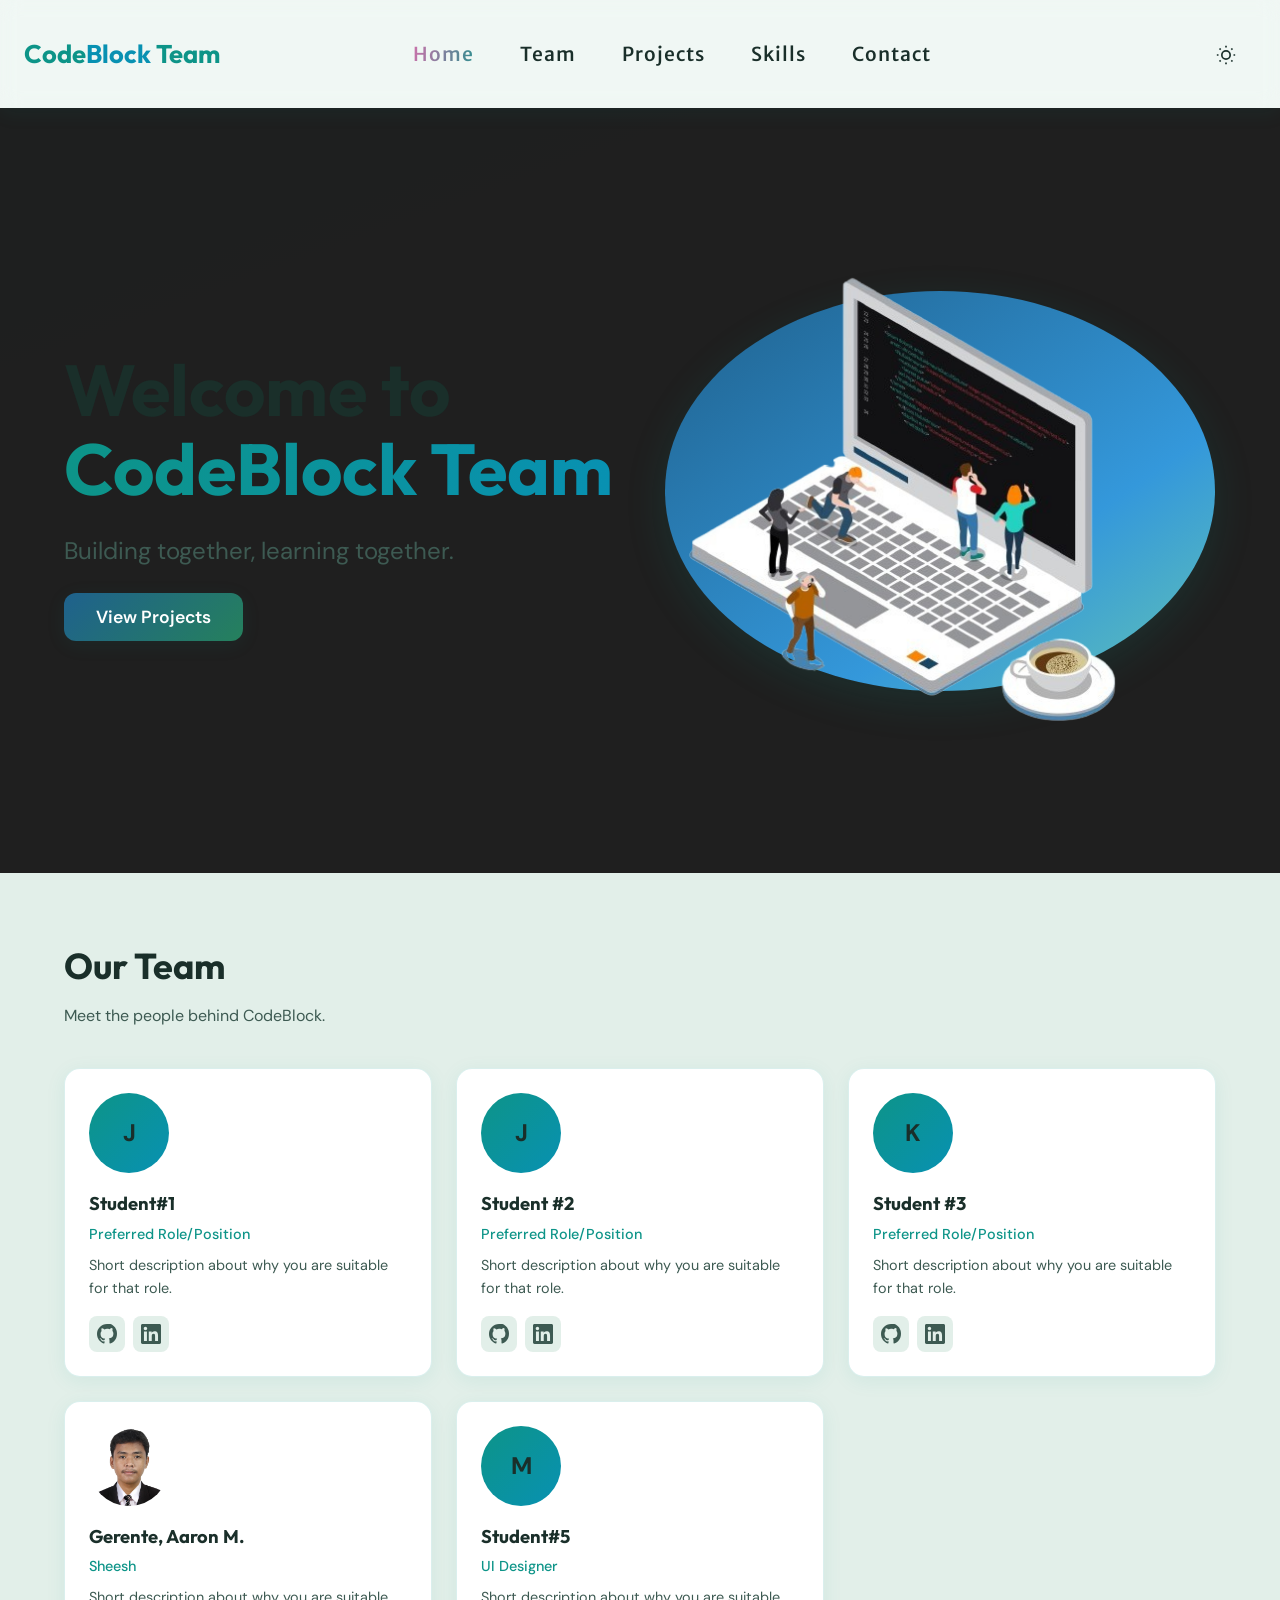
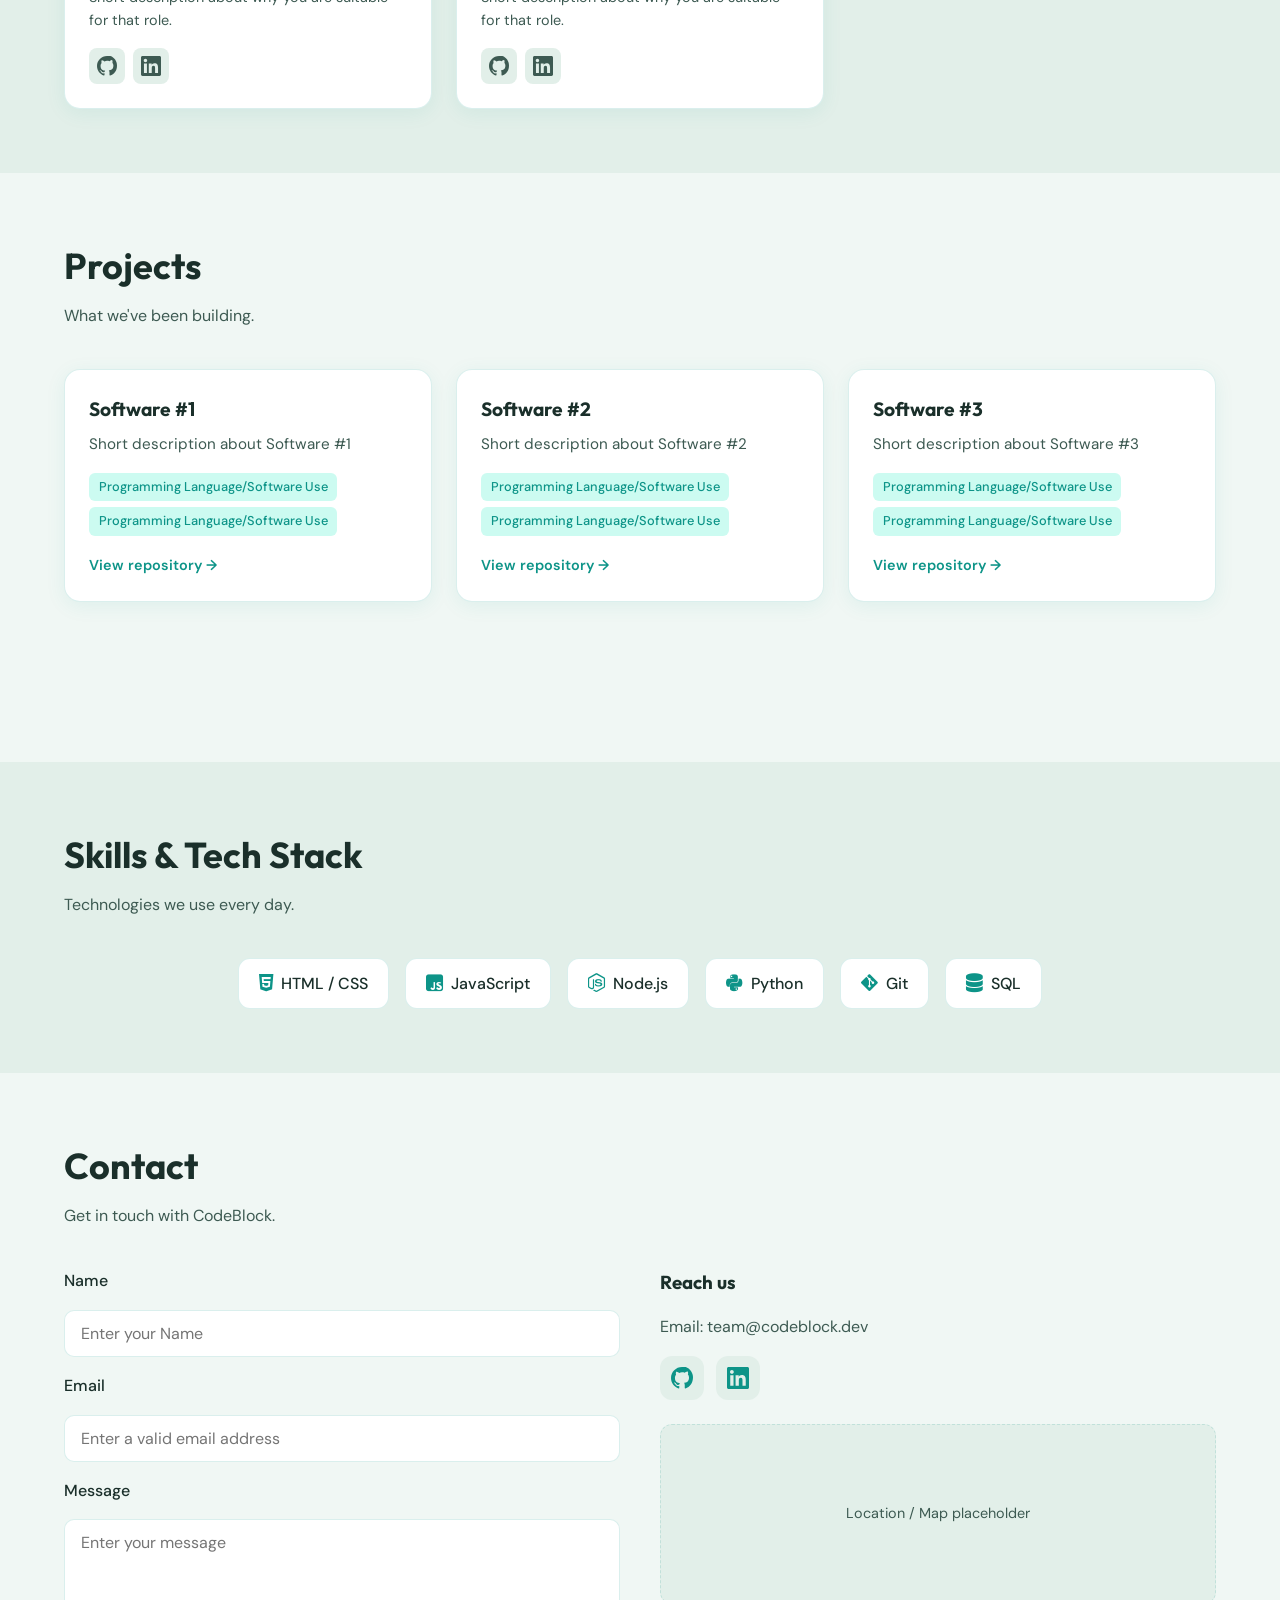
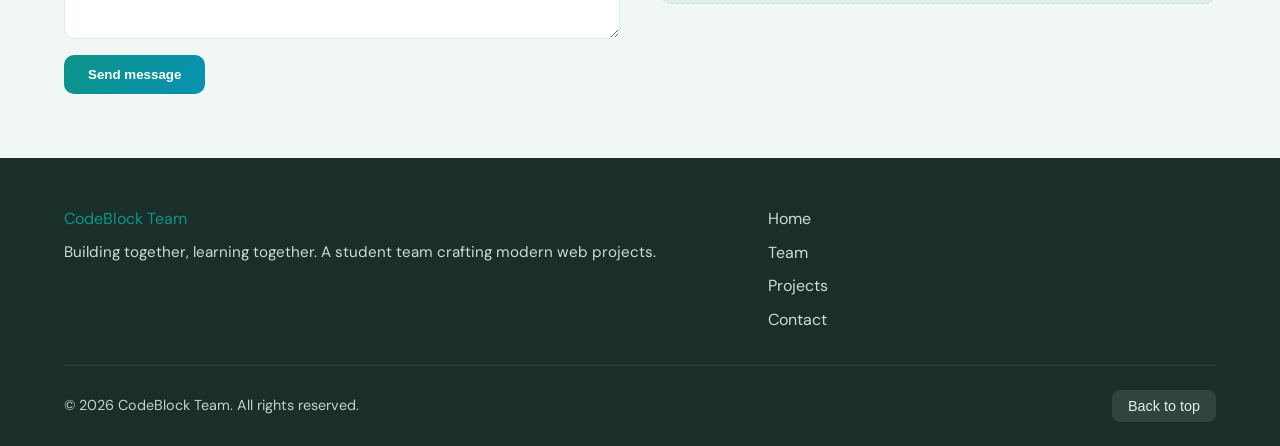
==== index.html @ ed737c42 "Merge pull request #15 from emerald-janah-dev/main Pahila po" ====
<!DOCTYPE html>
<html lang="en">
<head>
    <meta charset="UTF-8">
    <meta name="viewport" content="width=device-width, initial-scale=1.0">
    <link rel="icon" type="image/svg+xml" href="https://www.svgrepo.com/show/527629/box-minimalistic.svg">
    <title>CodeBlock Team | Student Portfolio</title>
    <link rel="preconnect" href="https://fonts.googleapis.com">
    <link rel="preconnect" href="https://fonts.gstatic.com" crossorigin>
    <link href="https://fonts.googleapis.com/css2?family=DM+Sans:ital,opsz,wght@0,9..40,400;0,9..40,500;0,9..40,600;0,9..40,700;1,9..40,400&family=Outfit:wght@400;500;600;700&display=swap" rel="stylesheet">
    <link rel="stylesheet" href="https://cdnjs.cloudflare.com/ajax/libs/font-awesome/6.4.0/css/all.min.css">
    <link rel="stylesheet" href="style.css?v=1.1">
</head>
<body>
    <header>
        <div class="header-inner">
            <a href="#home" class="logo">Code<span>Block</span> Team</a>
            <div class="container">
                <nav>
                    <a href="#home">Home</a>
                    <a href="#team">Team</a>
                    <a href="#projects">Projects</a>
                    <a href="#skills">Skills</a>
                    <a href="#contact">Contact</a>
                </nav>
            </div>
            <div class="header-actions">
                <button type="button" class="theme-toggle desktop-toggle" id="themeToggle" aria-label="Toggle theme">
                    <svg id="iconSun" width="20" height="20" viewBox="0 0 24 24" fill="none" stroke="currentColor" stroke-width="2"><circle cx="12" cy="12" r="5"/><path d="M12 1v2M12 21v2M4.22 4.22l1.42 1.42M18.36 18.36l1.42 1.42M1 12h2M21 12h2M4.22 19.78l1.42-1.42M18.36 5.64l1.42-1.42"/></svg>
                    <svg id="iconMoon" width="20" height="20" viewBox="0 0 24 24" fill="none" stroke="currentColor" stroke-width="2" style="display:none"><path d="M21 12.79A9 9 0 1 1 11.21 3 7 7 0 0 0 21 12.79z"/></svg>
                </button>
                <button type="button" class="mobile-menu-toggle" id="mobileMenuToggle" aria-label="Toggle mobile menu">
                    <svg width="24" height="24" viewBox="0 0 24 24" fill="none" stroke="currentColor" stroke-width="2">
                        <line x1="3" y1="6" x2="21" y2="6"></line>
                        <line x1="3" y1="12" x2="21" y2="12"></line>
                        <line x1="3" y1="18" x2="21" y2="18"></line>
                    </svg>
                </button>
            </div>
        </div>
    </header>

    <!-- Mobile Menu -->
    <div class="mobile-menu" id="mobileMenu">
        <nav class="mobile-nav">
            <a href="#home" class="mobile-nav-link">Home</a>
            <a href="#team" class="mobile-nav-link">Team</a>
            <a href="#projects" class="mobile-nav-link">Projects</a>
            <a href="#skills" class="mobile-nav-link">Skills</a>
            <a href="#contact" class="mobile-nav-link">Contact</a>
        </nav>
        <div class="mobile-theme-section">
            <button type="button" class="theme-toggle mobile-theme-btn" id="mobileThemeToggle" aria-label="Toggle theme">
                <svg class="mobile-icon-sun" width="20" height="20" viewBox="0 0 24 24" fill="none" stroke="currentColor" stroke-width="2"><circle cx="12" cy="12" r="5"/><path d="M12 1v2M12 21v2M4.22 4.22l1.42 1.42M18.36 18.36l1.42 1.42M1 12h2M21 12h2M4.22 19.78l1.42-1.42M18.36 5.64l1.42-1.42"/></svg>
                <svg class="mobile-icon-moon" width="20" height="20" viewBox="0 0 24 24" fill="none" stroke="currentColor" stroke-width="2" style="display:none"><path d="M21 12.79A9 9 0 1 1 11.21 3 7 7 0 0 0 21 12.79z"/></svg>
            </button>
        </div>
    </div>

    <main>
        <section id="home">
            <div class="container">
                <div class="hero-content">
                    <div class="hero-text reveal-on-scroll">
                        <h1>Welcome to <span class="highlight">CodeBlock Team</span></h1>
                        <p class="tagline">Building together, learning together.</p>
                        <a href="#projects" class="btn-cta">View Projects</a>
                    </div>
                    <div class="morphing-oval reveal-on-scroll">
                        <div class="oval-shape"></div>
                        <img src="img\homePageIcon.png" alt="Overlay Image" class="oval-overlay">
                    </div>
                </div>
            </div>
        </section>

        <section id="team">
            <div class="container">
                <h2 class="reveal-on-scroll">Our Team</h2>
                <p class="section-tagline reveal-on-scroll">Meet the people behind CodeBlock.</p>
                <div class="team-grid">
                    
                        <article data-target="#Student1" class="member-card reveal-on-scroll" data-accent-light="#725CAD" data-blue-light="#AE75DA" data-bg-light="#FBF8FF" data-text-light="#6E026F" data-photo-light="#57595B" data-accent-dark="#AE75DA" data-blue-dark="#725CAD" data-bg-dark="#412B6B" data-text-dark="#FDCFFA" data-photo-dark="#ffffff">
                        <div class="member-photo">J</div>
                        <h3>Student#1</h3>
                        <p class="member-role">Preferred Role/Position</p>
                        <p class="member-bio">Short description about why you are suitable for that role.</p>
                        <div class="member-links">
                            <a href="#" aria-label="GitHub"><svg class="social-icon" xmlns="http://www.w3.org/2000/svg" width="20" height="20" viewBox="0 0 24 24" fill="currentColor" aria-hidden="true"><path d="M12 0C5.37 0 0 5.37 0 12c0 5.31 3.435 9.795 8.205 11.385.6.105.825-.255.825-.57 0-.285-.015-1.04-.015-2.04-3.33.724-4.035-1.61-4.035-1.61C4.42 18.07 3.63 17.7 3.63 17.7c-1.086-.744.084-.729.084-.729 1.205.084 1.838 1.236 1.838 1.236 1.07 1.835 2.807 1.305 3.495.998.108-.776.417-1.305.76-1.605-2.665-.305-5.526-1.22-5.526-5.981 0-1.311.469-2.381 1.235-3.221-.124-.303-.535-1.524.117-3.176 0 0 1.008-.322 3.301 1.23A11.509 11.509 0 0112 5.803c1.02.005 2.047.138 3.006.404 2.29-1.552 3.297-1.23 3.297-1.23.653 1.653.242 2.874.118 3.176.77.84 1.235 1.911 1.235 3.221 0 4.661-2.804 5.675-5.479 5.921.43.372.823 1.102.823 2.222v3.293c0 .319.192.694.801.576C20.566 22.092 24 17.592 24 11.297c0-6.627-5.373-12-12-12z"/></svg></a>
                            <a href="#" aria-label="LinkedIn"><svg class="social-icon" xmlns="http://www.w3.org/2000/svg" width="20" height="20" viewBox="0 0 24 24" fill="currentColor" aria-hidden="true"><path d="M20.447 20.452h-3.554v-5.569c0-1.328-.027-3.037-1.852-3.037-1.853 0-2.136 1.445-2.136 2.939v5.667H9.351V9h3.414v1.561h.046c.477-.9 1.637-1.85 3.37-1.85 3.601 0 4.267 2.37 4.267 5.455v6.286zM5.337 7.433c-1.144 0-2.063-.926-2.063-2.065 0-1.138.92-2.063 2.063-2.063 1.14 0 2.064.925 2.064 2.063 0 1.139-.925 2.065-2.064 2.065zm1.782 13.019H3.555V9h3.564v11.452zM22.225 0H1.771C.792 0 0 .774 0 1.729v20.542C0 23.227.792 24 1.771 24h20.451C23.2 24 24 23.227 24 22.271V1.729C24 .774 23.2 0 22.222 0h.003z"/></svg></a>
                        </div>
                    </article>
                    
                        <article data-target="#Student2" class="member-card reveal-on-scroll" data-accent-light="#7F8487" data-blue-light="#73777B" data-bg-light="#FAFAFA" data-text-light="#57595B" data-photo-light="#57595B" data-accent-dark="#ffffff" data-blue-dark="#BFC9D1" data-bg-dark="#393E46" data-text-dark="#7A7A73" data-photo-dark="#ffffff">
                        <div class="member-photo">J</div>
                        <h3>Student #2</h3>                        
                        <p class="member-role">Preferred Role/Position</p>                        
                        <p class="member-bio">Short description about why you are suitable for that role.</p>
                        <div class="member-links">
                            <a href="#" aria-label="GitHub"><svg class="social-icon" xmlns="http://www.w3.org/2000/svg" width="20" height="20" viewBox="0 0 24 24" fill="currentColor" aria-hidden="true"><path d="M12 0C5.37 0 0 5.37 0 12c0 5.31 3.435 9.795 8.205 11.385.6.105.825-.255.825-.57 0-.285-.015-1.04-.015-2.04-3.33.724-4.035-1.61-4.035-1.61C4.42 18.07 3.63 17.7 3.63 17.7c-1.086-.744.084-.729.084-.729 1.205.084 1.838 1.236 1.838 1.236 1.07 1.835 2.807 1.305 3.495.998.108-.776.417-1.305.76-1.605-2.665-.305-5.526-1.22-5.526-5.981 0-1.311.469-2.381 1.235-3.221-.124-.303-.535-1.524.117-3.176 0 0 1.008-.322 3.301 1.23A11.509 11.509 0 0112 5.803c1.02.005 2.047.138 3.006.404 2.29-1.552 3.297-1.23 3.297-1.23.653 1.653.242 2.874.118 3.176.77.84 1.235 1.911 1.235 3.221 0 4.661-2.804 5.675-5.479 5.921.43.372.823 1.102.823 2.222v3.293c0 .319.192.694.801.576C20.566 22.092 24 17.592 24 11.297c0-6.627-5.373-12-12-12z"/></svg></a>
                            <a href="#" aria-label="LinkedIn"><svg class="social-icon" xmlns="http://www.w3.org/2000/svg" width="20" height="20" viewBox="0 0 24 24" fill="currentColor" aria-hidden="true"><path d="M20.447 20.452h-3.554v-5.569c0-1.328-.027-3.037-1.852-3.037-1.853 0-2.136 1.445-2.136 2.939v5.667H9.351V9h3.414v1.561h.046c.477-.9 1.637-1.85 3.37-1.85 3.601 0 4.267 2.37 4.267 5.455v6.286zM5.337 7.433c-1.144 0-2.063-.926-2.063-2.065 0-1.138.92-2.063 2.063-2.063 1.14 0 2.064.925 2.064 2.063 0 1.139-.925 2.065-2.064 2.065zm1.782 13.019H3.555V9h3.564v11.452zM22.225 0H1.771C.792 0 0 .774 0 1.729v20.542C0 23.227.792 24 1.771 24h20.451C23.2 24 24 23.227 24 22.271V1.729C24 .774 23.2 0 22.222 0h.003z"/></svg></a>
                        </div>
                    </article>
                    
                        <article data-target="#Student3" class="member-card reveal-on-scroll" data-accent-light="#10b981" data-blue-light="#34d399" data-bg-light="#f0fff4" data-text-light="#31694E" data-accent-dark="#A8BBA3" data-blue-dark="#059669" data-bg-dark="#042617" data-text-dark="#E2E8CE">
                        <div class="member-photo">K</div>
                        <h3>Student #3</h3>                        
                        <p class="member-role">Preferred Role/Position</p>                        
                        <p class="member-bio">Short description about why you are suitable for that role.</p>
                        <div class="member-links">
                            <a href="#" aria-label="GitHub"><svg class="social-icon" xmlns="http://www.w3.org/2000/svg" width="20" height="20" viewBox="0 0 24 24" fill="currentColor" aria-hidden="true"><path d="M12 0C5.37 0 0 5.37 0 12c0 5.31 3.435 9.795 8.205 11.385.6.105.825-.255.825-.57 0-.285-.015-1.04-.015-2.04-3.33.724-4.035-1.61-4.035-1.61C4.42 18.07 3.63 17.7 3.63 17.7c-1.086-.744.084-.729.084-.729 1.205.084 1.838 1.236 1.838 1.236 1.07 1.835 2.807 1.305 3.495.998.108-.776.417-1.305.76-1.605-2.665-.305-5.526-1.22-5.526-5.981 0-1.311.469-2.381 1.235-3.221-.124-.303-.535-1.524.117-3.176 0 0 1.008-.322 3.301 1.23A11.509 11.509 0 0112 5.803c1.02.005 2.047.138 3.006.404 2.29-1.552 3.297-1.23 3.297-1.23.653 1.653.242 2.874.118 3.176.77.84 1.235 1.911 1.235 3.221 0 4.661-2.804 5.675-5.479 5.921.43.372.823 1.102.823 2.222v3.293c0 .319.192.694.801.576C20.566 22.092 24 17.592 24 11.297c0-6.627-5.373-12-12-12z"/></svg></a>
                            <a href="#" aria-label="LinkedIn"><svg class="social-icon" xmlns="http://www.w3.org/2000/svg" width="20" height="20" viewBox="0 0 24 24" fill="currentColor" aria-hidden="true"><path d="M20.447 20.452h-3.554v-5.569c0-1.328-.027-3.037-1.852-3.037-1.853 0-2.136 1.445-2.136 2.939v5.667H9.351V9h3.414v1.561h.046c.477-.9 1.637-1.85 3.37-1.85 3.601 0 4.267 2.37 4.267 5.455v6.286zM5.337 7.433c-1.144 0-2.063-.926-2.063-2.065 0-1.138.92-2.063 2.063-2.063 1.14 0 2.064.925 2.064 2.063 0 1.139-.925 2.065-2.064 2.065zm1.782 13.019H3.555V9h3.564v11.452zM22.225 0H1.771C.792 0 0 .774 0 1.729v20.542C0 23.227.792 24 1.771 24h20.451C23.2 24 24 23.227 24 22.271V1.729C24 .774 23.2 0 22.222 0h.003z"/></svg></a>
                        </div>
                    </article>
                    
                        <article data-target="#Student4" class="member-card reveal-on-scroll" data-accent-light="#10b981" data-blue-light="#34d399" data-bg-light="#f0fff4" data-text-light="#31694E" data-accent-dark="#A8BBA3" data-blue-dark="#059669" data-bg-dark="#32612D" data-text-dark="#E2E8CE">
                        <div class="member-photo" style="background-image: url('img/aaron.JPG'); background-size: cover; background-position: center;"></div>
                        <h3>Gerente, Aaron M.</h3>                        
                        <p class="member-role">Sheesh</p>                        
                        <p class="member-bio">Short description about why you are suitable for that role.</p>
                        <div class="member-links">
                            <a href="https://github.com/seek-aaron" aria-label="GitHub"><svg class="social-icon" xmlns="http://www.w3.org/2000/svg" width="20" height="20" viewBox="0 0 24 24" fill="currentColor" aria-hidden="true"><path d="M12 0C5.37 0 0 5.37 0 12c0 5.31 3.435 9.795 8.205 11.385.6.105.825-.255.825-.57 0-.285-.015-1.04-.015-2.04-3.33.724-4.035-1.61-4.035-1.61C4.42 18.07 3.63 17.7 3.63 17.7c-1.086-.744.084-.729.084-.729 1.205.084 1.838 1.236 1.838 1.236 1.07 1.835 2.807 1.305 3.495.998.108-.776.417-1.305.76-1.605-2.665-.305-5.526-1.22-5.526-5.981 0-1.311.469-2.381 1.235-3.221-.124-.303-.535-1.524.117-3.176 0 0 1.008-.322 3.301 1.23A11.509 11.509 0 0112 5.803c1.02.005 2.047.138 3.006.404 2.29-1.552 3.297-1.23 3.297-1.23.653 1.653.242 2.874.118 3.176.77.84 1.235 1.911 1.235 3.221 0 4.661-2.804 5.675-5.479 5.921.43.372.823 1.102.823 2.222v3.293c0 .319.192.694.801.576C20.566 22.092 24 17.592 24 11.297c0-6.627-5.373-12-12-12z"/></svg></a>
                            <a href="#" aria-label="LinkedIn"><svg class="social-icon" xmlns="http://www.w3.org/2000/svg" width="20" height="20" viewBox="0 0 24 24" fill="currentColor" aria-hidden="true"><path d="M20.447 20.452h-3.554v-5.569c0-1.328-.027-3.037-1.852-3.037-1.853 0-2.136 1.445-2.136 2.939v5.667H9.351V9h3.414v1.561h.046c.477-.9 1.637-1.85 3.37-1.85 3.601 0 4.267 2.37 4.267 5.455v6.286zM5.337 7.433c-1.144 0-2.063-.926-2.063-2.065 0-1.138.92-2.063 2.063-2.063 1.14 0 2.064.925 2.064 2.063 0 1.139-.925 2.065-2.064 2.065zm1.782 13.019H3.555V9h3.564v11.452zM22.225 0H1.771C.792 0 0 .774 0 1.729v20.542C0 23.227.792 24 1.771 24h20.451C23.2 24 24 23.227 24 22.271V1.729C24 .774 23.2 0 22.222 0h.003z"/></svg></a>
                        </div>
                    </article>
                    
                        <article data-target="#Student5" class="member-card reveal-on-scroll" data-accent-light="#3b82f6" data-blue-light="#60a5fa" data-bg-light="#f0f8ff" data-text-light="#2D3C59" data-accent-dark="#BDE8F5" data-blue-dark="#088395" data-bg-dark="#071033" data-text-dark="#AEDEFC">
                        <div class="member-photo">M</div>
                        <h3>Student#5</h3>                        
                        <p class="member-role">UI Designer</p>                        
                        <p class="member-bio">Short description about why you are suitable for that role.</p>
                        <div class="member-links">
                            <a href="#" aria-label="GitHub"><svg class="social-icon" xmlns="http://www.w3.org/2000/svg" width="20" height="20" viewBox="0 0 24 24" fill="currentColor" aria-hidden="true"><path d="M12 0C5.37 0 0 5.37 0 12c0 5.31 3.435 9.795 8.205 11.385.6.105.825-.255.825-.57 0-.285-.015-1.04-.015-2.04-3.33.724-4.035-1.61-4.035-1.61C4.42 18.07 3.63 17.7 3.63 17.7c-1.086-.744.084-.729.084-.729 1.205.084 1.838 1.236 1.838 1.236 1.07 1.835 2.807 1.305 3.495.998.108-.776.417-1.305.76-1.605-2.665-.305-5.526-1.22-5.526-5.981 0-1.311.469-2.381 1.235-3.221-.124-.303-.535-1.524.117-3.176 0 0 1.008-.322 3.301 1.23A11.509 11.509 0 0112 5.803c1.02.005 2.047.138 3.006.404 2.29-1.552 3.297-1.23 3.297-1.23.653 1.653.242 2.874.118 3.176.77.84 1.235 1.911 1.235 3.221 0 4.661-2.804 5.675-5.479 5.921.43.372.823 1.102.823 2.222v3.293c0 .319.192.694.801.576C20.566 22.092 24 17.592 24 11.297c0-6.627-5.373-12-12-12z"/></svg></a>
                            <a href="#" aria-label="LinkedIn"><svg class="social-icon" xmlns="http://www.w3.org/2000/svg" width="20" height="20" viewBox="0 0 24 24" fill="currentColor" aria-hidden="true"><path d="M20.447 20.452h-3.554v-5.569c0-1.328-.027-3.037-1.852-3.037-1.853 0-2.136 1.445-2.136 2.939v5.667H9.351V9h3.414v1.561h.046c.477-.9 1.637-1.85 3.37-1.85 3.601 0 4.267 2.37 4.267 5.455v6.286zM5.337 7.433c-1.144 0-2.063-.926-2.063-2.065 0-1.138.92-2.063 2.063-2.063 1.14 0 2.064.925 2.064 2.063 0 1.139-.925 2.065-2.064 2.065zm1.782 13.019H3.555V9h3.564v11.452zM22.225 0H1.771C.792 0 0 .774 0 1.729v20.542C0 23.227.792 24 1.771 24h20.451C23.2 24 24 23.227 24 22.271V1.729C24 .774 23.2 0 22.222 0h.003z"/></svg></a>
                        </div>
                    </article>
                </div>
            </div>

            <!--Pop Up--> 
            
            <div class="popup" id="Student1">
                <div class="modal-dialog">
                    <div class="popup-header">
                        <div class="profile-name">
                        </div>
                        <button data-close-popup class="popup-close">&times;</button>
                    </div>

                    <div class="popup-content">
                        <div class="profile-card" align="center">
                            <div class="member-photo">J</div>
                            <h2>Student #1</h2>
                            <p class="member-role" style="font-size: 1.05rem;">Preferred Role/Position</p>                        
                            <p class="member-bio" style="font-size: 1.05rem;">Short description about why you are suitable for that role.</p>
                            <div class="profile-links">
                                <div>
                                    <a href="#" aria-label="GitHub"><svg class="social-icon" xmlns="http://www.w3.org/2000/svg" width="30" height="30" viewBox="0 0 24 24" fill="currentColor" aria-hidden="true"><path d="M12 0C5.37 0 0 5.37 0 12c0 5.31 3.435 9.795 8.205 11.385.6.105.825-.255.825-.57 0-.285-.015-1.04-.015-2.04-3.33.724-4.035-1.61-4.035-1.61C4.42 18.07 3.63 17.7 3.63 17.7c-1.086-.744.084-.729.084-.729 1.205.084 1.838 1.236 1.838 1.236 1.07 1.835 2.807 1.305 3.495.998.108-.776.417-1.305.76-1.605-2.665-.305-5.526-1.22-5.526-5.981 0-1.311.469-2.381 1.235-3.221-.124-.303-.535-1.524.117-3.176 0 0 1.008-.322 3.301 1.23A11.509 11.509 0 0112 5.803c1.02.005 2.047.138 3.006.404 2.29-1.552 3.297-1.23 3.297-1.23.653 1.653.242 2.874.118 3.176.77.84 1.235 1.911 1.235 3.221 0 4.661-2.804 5.675-5.479 5.921.43.372.823 1.102.823 2.222v3.293c0 .319.192.694.801.576C20.566 22.092 24 17.592 24 11.297c0-6.627-5.373-12-12-12z"/></svg></a>
                                </div>
                                <div>
                                    <a href="#" aria-label="LinkedIn"><svg class="social-icon" xmlns="http://www.w3.org/2000/svg" width="30" height="30" viewBox="0 0 24 24" fill="currentColor" aria-hidden="true"><path d="M20.447 20.452h-3.554v-5.569c0-1.328-.027-3.037-1.852-3.037-1.853 0-2.136 1.445-2.136 2.939v5.667H9.351V9h3.414v1.561h.046c.477-.9 1.637-1.85 3.37-1.85 3.601 0 4.267 2.37 4.267 5.455v6.286zM5.337 7.433c-1.144 0-2.063-.926-2.063-2.065 0-1.138.92-2.063 2.063-2.063 1.14 0 2.064.925 2.064 2.063 0 1.139-.925 2.065-2.064 2.065zm1.782 13.019H3.555V9h3.564v11.452zM22.225 0H1.771C.792 0 0 .774 0 1.729v20.542C0 23.227.792 24 1.771 24h20.451C23.2 24 24 23.227 24 22.271V1.729C24 .774 23.2 0 22.222 0h.003z"/></svg></a>
                                </div>
                            </div>
                        </div>
                        
                        <div id="about" class="container">
                            <div class="about-grid">
                                <div>
                                    <h3 class="reveal-on-scroll">Contacts</h3>
                                    <p class="section-tagline reveal-on-scroll">Formal background in learnings.</p>
                                        <div class="about-grid">
                                            <div class="about-card reveal-on-scroll">
                                                <h3>Phone Number:</h3>
                                                <p>
                                                    +63
                                                </p>
                                            </div>
                                            <div class="about-card reveal-on-scroll">
                                                <h3>Email</h3>
                                                <p>
                                                    @
                                                </p>
                                            </div>
                                            <div class="about-card reveal-on-scroll">
                                                <h3>Address</h3>
                                                <p>
                                                    #
                                                </p>
                                            </div>
                                        </div>
                                </div>

                                <div>
                                    <h3 class="reveal-on-scroll">Education</h3>
                                    <p class="section-tagline reveal-on-scroll">Reach out and connect.</p>
                                        <div class="about-grid">
                                            <div class="about-card reveal-on-scroll">
                                                <h3>Tertiary</h3>
                                                <h3>
                                                    Bulacan State University
                                                </h3>
                                                <p>
                                                    Years Attended: 2023 - Present
                                                </p>
                                            </div>
                                            <div class="about-card reveal-on-scroll">
                                                <h3>Secondary</h3>
                                                <h3>
                                                    Name
                                                </h3>
                                                <p>
                                                    Track and Strand:
                                                </p>
                                                <p>
                                                    Years Attended: #### - ####
                                                </p>
                                            </div>
                                        </div>
                                </div>
                            </div>
                        </div>

                        <div id="experience" class="container">
                            <h3 class="reveal-on-scroll">Experience</h3>
                            <p class="section-tagline reveal-on-scroll">Participation and works over the years.</p>
                            <div class="experience-grid">
                                <div class="dropdown reveal-on-scroll">
                                    <div class="select">
                                        <span class="experience-list">
                                            <h3>Name #1</h3>
                                        </span>
                                        <div class="caret"></div>
                                    </div>
                                    <article class="experience-description">
                                        Lorem ipsum dolor sit amet consectetur adipisicing elit. Sint neque nesciunt, placeat, quo facere tenetur culpa dicta obcaecati, doloribus excepturi exercitationem sunt? 
                                        Incidunt officiis soluta, tempore consequatur voluptatibus ut quaerat.
                                    </article>
                                </div>
                                <div class="dropdown reveal-on-scroll">
                                    <div class="select">
                                        <span class="experience-list">
                                            <h3>Name #2</h3>
                                        </span>
                                        <div class="caret"></div>
                                    </div>
                                    <article class="experience-description">
                                        Lorem ipsum dolor sit amet consectetur adipisicing elit. Sint neque nesciunt, placeat, quo facere tenetur culpa dicta obcaecati, doloribus excepturi exercitationem sunt? 
                                        Incidunt officiis soluta, tempore consequatur voluptatibus ut quaerat.
                                    </article>
                                </div>
                                <div class="dropdown reveal-on-scroll">
                                    <div class="select">
                                        <span class="experience-list">
                                            <h3>Name #3</h3>
                                        </span>
                                        <div class="caret"></div>
                                    </div>
                                    <article class="experience-description">
                                        Lorem ipsum dolor sit amet consectetur adipisicing elit. Sint neque nesciunt, placeat, quo facere tenetur culpa dicta obcaecati, doloribus excepturi exercitationem sunt? 
                                        Incidunt officiis soluta, tempore consequatur voluptatibus ut quaerat.
                                    </article>
                                </div>
                            </div>
                        </div>

                        <div id="about" class="container">
                            <h3 class="reveal-on-scroll">Certifications</h3>
                            <p class="section-tagline reveal-on-scroll">Technical developments.</p>
                                <div class="about-grid">
                                    <div class="about-card reveal-on-scroll">
                                        <h3>Title</h3>
                                        <p>
                                            Lorem, ipsum dolor sit amet consectetur adipisicing elit. Adipisci molestias velit earum. Nihil iusto at aliquid alias, eligendi ex laudantium recusandae nam provident deserunt hic pariatur excepturi aspernatur accusamus quod?
                                        </p>
                                    </div>
                                    <div class="about-card reveal-on-scroll">
                                        <h3>Title</h3>
                                        <p>
                                            Lorem, ipsum dolor sit amet consectetur adipisicing elit. Adipisci molestias velit earum. Nihil iusto at aliquid alias, eligendi ex laudantium recusandae nam provident deserunt hic pariatur excepturi aspernatur accusamus quod?
                                        </p>
                                    </div>
                                    <div class="about-card reveal-on-scroll">
                                        <h3>Title</h3>
                                        <p>
                                            Lorem, ipsum dolor sit amet consectetur adipisicing elit. Adipisci molestias velit earum. Nihil iusto at aliquid alias, eligendi ex laudantium recusandae nam provident deserunt hic pariatur excepturi aspernatur accusamus quod?
                                        </p>
                                    </div>
                                </div>
                        </div>

                        <div id="popup-skills" class="container">
                            <h3 class="reveal-on-scroll">Skills & Tech Stack</h3>
                            <p class="section-tagline reveal-on-scroll">Technologies we use every day.</p>
                            <div class="skills-wrap reveal-on-scroll">
                                <span class="skill-badge"><i class="fab fa-html5"></i> HTML / CSS</span>
                                <span class="skill-badge"><i class="fab fa-js-square"></i> JavaScript</span>
                                <span class="skill-badge"><i class="fab fa-node-js"></i> Node.js</span>
                                <span class="skill-badge"><i class="fab fa-python"></i> Python</span>
                                <span class="skill-badge"><i class="fab fa-git-alt"></i> Git</span>
                                <span class="skill-badge"><i class="fas fa-database"></i> SQL</span>

                            </div>
                        </div>

                        <div id="references" class="container">
                            <h3 class="reveal-on-scroll">References</h3>
                            <p class="section-tagline reveal-on-scroll">Find who our referees are.</p>
                                <div class="references-grid">
                                    <div class="references-card reveal-on-scroll">
                                        <h3>Name</h3>
                                        <p>
                                            Position: 
                                        </p>
                                        <p>
                                            Contact:
                                        </p>
                                    </div>
                                    <div class="references-card reveal-on-scroll">
                                        <h3>Name</h3>
                                        <p>
                                            Position: 
                                        </p>
                                        <p>
                                            Contact:
                                        </p>
                                    </div>
                                </div>
                        </div>

                        <footer id="popup-footer">
                            <div class="container">
                                <div class="footer-inner">
                                    <div class="footer-brand">
                                        <span class="logo">Code<span>Block</span> Team</span>
                                        <p>Building together, learning together. A student team crafting modern web projects.</p>
                                    </div>
                                    <div class="footer-links">
                                        <a href="#home">Home</a>
                                        <a href="#team">Team</a>
                                        <a href="#projects">Projects</a>
                                        <a href="#contact">Contact</a>
                                    </div>
                                </div>
                                <div class="footer-bottom">
                                    <p>© 2026 CodeBlock Team. All rights reserved.</p>
                                </div>
                            </div>
                        </footer>
                        
                    </div>

                </div>
            </div> 
            <div id="popup-background"></div>

            <div class="popup" id="Student2">
                <div class="modal-dialog">
                    <div class="popup-header">
                        <div class="profile-name">
                        </div>
                        <button data-close-popup class="popup-close">&times;</button>
                    </div>

                    <div class="popup-content">
                        <div class="profile-card" align="center">
                            <div class="member-photo">J</div>
                            <h2>Student #2</h2>
                            <p class="member-role" style="font-size: 1.05rem;">Preferred Role/Position</p>                        
                            <p class="member-bio" style="font-size: 1.05rem;">Short description about why you are suitable for that role.</p>
                            <div class="profile-links">
                                <div>
                                    <a href="#" aria-label="GitHub"><svg class="social-icon" xmlns="http://www.w3.org/2000/svg" width="30" height="30" viewBox="0 0 24 24" fill="currentColor" aria-hidden="true"><path d="M12 0C5.37 0 0 5.37 0 12c0 5.31 3.435 9.795 8.205 11.385.6.105.825-.255.825-.57 0-.285-.015-1.04-.015-2.04-3.33.724-4.035-1.61-4.035-1.61C4.42 18.07 3.63 17.7 3.63 17.7c-1.086-.744.084-.729.084-.729 1.205.084 1.838 1.236 1.838 1.236 1.07 1.835 2.807 1.305 3.495.998.108-.776.417-1.305.76-1.605-2.665-.305-5.526-1.22-5.526-5.981 0-1.311.469-2.381 1.235-3.221-.124-.303-.535-1.524.117-3.176 0 0 1.008-.322 3.301 1.23A11.509 11.509 0 0112 5.803c1.02.005 2.047.138 3.006.404 2.29-1.552 3.297-1.23 3.297-1.23.653 1.653.242 2.874.118 3.176.77.84 1.235 1.911 1.235 3.221 0 4.661-2.804 5.675-5.479 5.921.43.372.823 1.102.823 2.222v3.293c0 .319.192.694.801.576C20.566 22.092 24 17.592 24 11.297c0-6.627-5.373-12-12-12z"/></svg></a>
                                </div>
                                <div>
                                    <a href="#" aria-label="LinkedIn"><svg class="social-icon" xmlns="http://www.w3.org/2000/svg" width="30" height="30" viewBox="0 0 24 24" fill="currentColor" aria-hidden="true"><path d="M20.447 20.452h-3.554v-5.569c0-1.328-.027-3.037-1.852-3.037-1.853 0-2.136 1.445-2.136 2.939v5.667H9.351V9h3.414v1.561h.046c.477-.9 1.637-1.85 3.37-1.85 3.601 0 4.267 2.37 4.267 5.455v6.286zM5.337 7.433c-1.144 0-2.063-.926-2.063-2.065 0-1.138.92-2.063 2.063-2.063 1.14 0 2.064.925 2.064 2.063 0 1.139-.925 2.065-2.064 2.065zm1.782 13.019H3.555V9h3.564v11.452zM22.225 0H1.771C.792 0 0 .774 0 1.729v20.542C0 23.227.792 24 1.771 24h20.451C23.2 24 24 23.227 24 22.271V1.729C24 .774 23.2 0 22.222 0h.003z"/></svg></a>
                                </div>
                            </div>
                        </div>
                        
                        <div id="about" class="container">
                            <div class="about-grid">
                                <div>
                                    <h3 class="reveal-on-scroll">Contacts</h3>
                                    <p class="section-tagline reveal-on-scroll">Formal background in learnings.</p>
                                        <div class="about-grid">
                                            <div class="about-card reveal-on-scroll">
                                                <h3>Phone Number:</h3>
                                                <p>
                                                    +63
                                                </p>
                                            </div>
                                            <div class="about-card reveal-on-scroll">
                                                <h3>Email</h3>
                                                <p>
                                                    @
                                                </p>
                                            </div>
                                            <div class="about-card reveal-on-scroll">
                                                <h3>Address</h3>
                                                <p>
                                                    #
                                                </p>
                                            </div>
                                        </div>
                                </div>

                                <div>
                                    <h3 class="reveal-on-scroll">Education</h3>
                                    <p class="section-tagline reveal-on-scroll">Reach out and connect.</p>
                                        <div class="about-grid">
                                            <div class="about-card reveal-on-scroll">
                                                <h3>Tertiary</h3>
                                                <h3>
                                                    Bulacan State University
                                                </h3>
                                                <p>
                                                    Years Attended: 2023 - Present
                                                </p>
                                            </div>
                                            <div class="about-card reveal-on-scroll">
                                                <h3>Secondary</h3>
                                                <h3>
                                                    Name
                                                </h3>
                                                <p>
                                                    Track and Strand:
                                                </p>
                                                <p>
                                                    Years Attended: #### - ####
                                                </p>
                                            </div>
                                        </div>
                                </div>
                            </div>
                        </div>

                        <div id="experience" class="container">
                            <h3 class="reveal-on-scroll">Experience</h3>
                            <p class="section-tagline reveal-on-scroll">Participation and works over the years.</p>
                            <div class="experience-grid">
                                <div class="dropdown reveal-on-scroll">
                                    <div class="select">
                                        <span class="experience-list">
                                            <h3>Name #1</h3>
                                        </span>
                                        <div class="caret"></div>
                                    </div>
                                    <article class="experience-description">
                                        Lorem ipsum dolor sit amet consectetur adipisicing elit. Sint neque nesciunt, placeat, quo facere tenetur culpa dicta obcaecati, doloribus excepturi exercitationem sunt? 
                                        Incidunt officiis soluta, tempore consequatur voluptatibus ut quaerat.
                                    </article>
                                </div>
                                <div class="dropdown reveal-on-scroll">
                                    <div class="select">
                                        <span class="experience-list">
                                            <h3>Name #2</h3>
                                        </span>
                                        <div class="caret"></div>
                                    </div>
                                    <article class="experience-description">
                                        Lorem ipsum dolor sit amet consectetur adipisicing elit. Sint neque nesciunt, placeat, quo facere tenetur culpa dicta obcaecati, doloribus excepturi exercitationem sunt? 
                                        Incidunt officiis soluta, tempore consequatur voluptatibus ut quaerat.
                                    </article>
                                </div>
                                <div class="dropdown reveal-on-scroll">
                                    <div class="select">
                                        <span class="experience-list">
                                            <h3>Name #3</h3>
                                        </span>
                                        <div class="caret"></div>
                                    </div>
                                    <article class="experience-description">
                                        Lorem ipsum dolor sit amet consectetur adipisicing elit. Sint neque nesciunt, placeat, quo facere tenetur culpa dicta obcaecati, doloribus excepturi exercitationem sunt? 
                                        Incidunt officiis soluta, tempore consequatur voluptatibus ut quaerat.
                                    </article>
                                </div>
                            </div>
                        </div>

                        <div id="about" class="container">
                            <h3 class="reveal-on-scroll">Certifications</h3>
                            <p class="section-tagline reveal-on-scroll">Technical developments.</p>
                                <div class="about-grid">
                                    <div class="about-card reveal-on-scroll">
                                        <h3>Title</h3>
                                        <p>
                                            Lorem, ipsum dolor sit amet consectetur adipisicing elit. Adipisci molestias velit earum. Nihil iusto at aliquid alias, eligendi ex laudantium recusandae nam provident deserunt hic pariatur excepturi aspernatur accusamus quod?
                                        </p>
                                    </div>
                                    <div class="about-card reveal-on-scroll">
                                        <h3>Title</h3>
                                        <p>
                                            Lorem, ipsum dolor sit amet consectetur adipisicing elit. Adipisci molestias velit earum. Nihil iusto at aliquid alias, eligendi ex laudantium recusandae nam provident deserunt hic pariatur excepturi aspernatur accusamus quod?
                                        </p>
                                    </div>
                                    <div class="about-card reveal-on-scroll">
                                        <h3>Title</h3>
                                        <p>
                                            Lorem, ipsum dolor sit amet consectetur adipisicing elit. Adipisci molestias velit earum. Nihil iusto at aliquid alias, eligendi ex laudantium recusandae nam provident deserunt hic pariatur excepturi aspernatur accusamus quod?
                                        </p>
                                    </div>
                                </div>
                        </div>

                        <div id="popup-skills" class="container">
                            <h3 class="reveal-on-scroll">Skills & Tech Stack</h3>
                            <p class="section-tagline reveal-on-scroll">Technologies we use every day.</p>
                            <div class="skills-wrap reveal-on-scroll">
                                <span class="skill-badge"><i class="fab fa-html5"></i> HTML / CSS</span>
                                <span class="skill-badge"><i class="fab fa-js-square"></i> JavaScript</span>
                                <span class="skill-badge"><i class="fab fa-node-js"></i> Node.js</span>
                                <span class="skill-badge"><i class="fab fa-python"></i> Python</span>
                                <span class="skill-badge"><i class="fab fa-git-alt"></i> Git</span>
                                <span class="skill-badge"><i class="fas fa-database"></i> SQL</span>

                            </div>
                        </div>

                        <div id="references" class="container">
                            <h3 class="reveal-on-scroll">References</h3>
                            <p class="section-tagline reveal-on-scroll">Find who our referees are.</p>
                                <div class="references-grid">
                                    <div class="references-card reveal-on-scroll">
                                        <h3>Name</h3>
                                        <p>
                                            Position: 
                                        </p>
                                        <p>
                                            Contact:
                                        </p>
                                    </div>
                                    <div class="references-card reveal-on-scroll">
                                        <h3>Name</h3>
                                        <p>
                                            Position: 
                                        </p>
                                        <p>
                                            Contact:
                                        </p>
                                    </div>
                                </div>
                        </div>

                        <footer id="popup-footer">
                            <div class="container">
                                <div class="footer-inner">
                                    <div class="footer-brand">
                                        <span class="logo">Code<span>Block</span> Team</span>
                                        <p>Building together, learning together. A student team crafting modern web projects.</p>
                                    </div>
                                    <div class="footer-links">
                                        <a href="#home">Home</a>
                                        <a href="#team">Team</a>
                                        <a href="#projects">Projects</a>
                                        <a href="#contact">Contact</a>
                                    </div>
                                </div>
                                <div class="footer-bottom">
                                    <p>© 2026 CodeBlock Team. All rights reserved.</p>
                                </div>
                            </div>
                        </footer>
                        
                    </div>

                </div>
            </div> 
            <div id="popup-background"></div>

            <div class="popup" id="Student3">
                <div class="modal-dialog">
                    <div class="popup-header">
                        <div class="profile-name">
                        </div>
                        <button data-close-popup class="popup-close">&times;</button>
                    </div>

                    <div class="popup-content">
                        <div class="profile-card" align="center">
                            <div class="member-photo">K</div>
                            <h2>Student #3</h2>
                            <p class="member-role" style="font-size: 1.05rem;">Preferred Role/Position</p>                        
                            <p class="member-bio" style="font-size: 1.05rem;">Short description about why you are suitable for that role.</p>
                            <div class="profile-links">
                                <div>
                                    <a href="#" aria-label="GitHub"><svg class="social-icon" xmlns="http://www.w3.org/2000/svg" width="30" height="30" viewBox="0 0 24 24" fill="currentColor" aria-hidden="true"><path d="M12 0C5.37 0 0 5.37 0 12c0 5.31 3.435 9.795 8.205 11.385.6.105.825-.255.825-.57 0-.285-.015-1.04-.015-2.04-3.33.724-4.035-1.61-4.035-1.61C4.42 18.07 3.63 17.7 3.63 17.7c-1.086-.744.084-.729.084-.729 1.205.084 1.838 1.236 1.838 1.236 1.07 1.835 2.807 1.305 3.495.998.108-.776.417-1.305.76-1.605-2.665-.305-5.526-1.22-5.526-5.981 0-1.311.469-2.381 1.235-3.221-.124-.303-.535-1.524.117-3.176 0 0 1.008-.322 3.301 1.23A11.509 11.509 0 0112 5.803c1.02.005 2.047.138 3.006.404 2.29-1.552 3.297-1.23 3.297-1.23.653 1.653.242 2.874.118 3.176.77.84 1.235 1.911 1.235 3.221 0 4.661-2.804 5.675-5.479 5.921.43.372.823 1.102.823 2.222v3.293c0 .319.192.694.801.576C20.566 22.092 24 17.592 24 11.297c0-6.627-5.373-12-12-12z"/></svg></a>
                                </div>
                                <div>
                                    <a href="#" aria-label="LinkedIn"><svg class="social-icon" xmlns="http://www.w3.org/2000/svg" width="30" height="30" viewBox="0 0 24 24" fill="currentColor" aria-hidden="true"><path d="M20.447 20.452h-3.554v-5.569c0-1.328-.027-3.037-1.852-3.037-1.853 0-2.136 1.445-2.136 2.939v5.667H9.351V9h3.414v1.561h.046c.477-.9 1.637-1.85 3.37-1.85 3.601 0 4.267 2.37 4.267 5.455v6.286zM5.337 7.433c-1.144 0-2.063-.926-2.063-2.065 0-1.138.92-2.063 2.063-2.063 1.14 0 2.064.925 2.064 2.063 0 1.139-.925 2.065-2.064 2.065zm1.782 13.019H3.555V9h3.564v11.452zM22.225 0H1.771C.792 0 0 .774 0 1.729v20.542C0 23.227.792 24 1.771 24h20.451C23.2 24 24 23.227 24 22.271V1.729C24 .774 23.2 0 22.222 0h.003z"/></svg></a>
                                </div>
                            </div>
                        </div>
                        
                        <div id="about" class="container">
                            <div class="about-grid">
                                <div>
                                    <h3 class="reveal-on-scroll">Contacts</h3>
                                    <p class="section-tagline reveal-on-scroll">Formal background in learnings.</p>
                                        <div class="about-grid">
                                            <div class="about-card reveal-on-scroll">
                                                <h3>Phone Number:</h3>
                                                <p>
                                                    +63
                                                </p>
                                            </div>
                                            <div class="about-card reveal-on-scroll">
                                                <h3>Email</h3>
                                                <p>
                                                    @
                                                </p>
                                            </div>
                                            <div class="about-card reveal-on-scroll">
                                                <h3>Address</h3>
                                                <p>
                                                    #
                                                </p>
                                            </div>
                                        </div>
                                </div>

                                <div>
                                    <h3 class="reveal-on-scroll">Education</h3>
                                    <p class="section-tagline reveal-on-scroll">Reach out and connect.</p>
                                        <div class="about-grid">
                                            <div class="about-card reveal-on-scroll">
                                                <h3>Tertiary</h3>
                                                <h3>
                                                    Bulacan State University
                                                </h3>
                                                <p>
                                                    Years Attended: 2023 - Present
                                                </p>
                                            </div>
                                            <div class="about-card reveal-on-scroll">
                                                <h3>Secondary</h3>
                                                <h3>
                                                    Name
                                                </h3>
                                                <p>
                                                    Track and Strand:
                                                </p>
                                                <p>
                                                    Years Attended: #### - ####
                                                </p>
                                            </div>
                                        </div>
                                </div>
                            </div>
                        </div>

                        <div id="experience" class="container">
                            <h3 class="reveal-on-scroll">Experience</h3>
                            <p class="section-tagline reveal-on-scroll">Participation and works over the years.</p>
                            <div class="experience-grid">
                                <div class="dropdown reveal-on-scroll">
                                    <div class="select">
                                        <span class="experience-list">
                                            <h3>Name #1</h3>
                                        </span>
                                        <div class="caret"></div>
                                    </div>
                                    <article class="experience-description">
                                        Lorem ipsum dolor sit amet consectetur adipisicing elit. Sint neque nesciunt, placeat, quo facere tenetur culpa dicta obcaecati, doloribus excepturi exercitationem sunt? 
                                        Incidunt officiis soluta, tempore consequatur voluptatibus ut quaerat.
                                    </article>
                                </div>
                                <div class="dropdown reveal-on-scroll">
                                    <div class="select">
                                        <span class="experience-list">
                                            <h3>Name #2</h3>
                                        </span>
                                        <div class="caret"></div>
                                    </div>
                                    <article class="experience-description">
                                        Lorem ipsum dolor sit amet consectetur adipisicing elit. Sint neque nesciunt, placeat, quo facere tenetur culpa dicta obcaecati, doloribus excepturi exercitationem sunt? 
                                        Incidunt officiis soluta, tempore consequatur voluptatibus ut quaerat.
                                    </article>
                                </div>
                                <div class="dropdown reveal-on-scroll">
                                    <div class="select">
                                        <span class="experience-list">
                                            <h3>Name #3</h3>
                                        </span>
                                        <div class="caret"></div>
                                    </div>
                                    <article class="experience-description">
                                        Lorem ipsum dolor sit amet consectetur adipisicing elit. Sint neque nesciunt, placeat, quo facere tenetur culpa dicta obcaecati, doloribus excepturi exercitationem sunt? 
                                        Incidunt officiis soluta, tempore consequatur voluptatibus ut quaerat.
                                    </article>
                                </div>
                            </div>
                        </div>

                        <div id="about" class="container">
                            <h3 class="reveal-on-scroll">Certifications</h3>
                            <p class="section-tagline reveal-on-scroll">Technical developments.</p>
                                <div class="about-grid">
                                    <div class="about-card reveal-on-scroll">
                                        <h3>Title</h3>
                                        <p>
                                            Lorem, ipsum dolor sit amet consectetur adipisicing elit. Adipisci molestias velit earum. Nihil iusto at aliquid alias, eligendi ex laudantium recusandae nam provident deserunt hic pariatur excepturi aspernatur accusamus quod?
                                        </p>
                                    </div>
                                    <div class="about-card reveal-on-scroll">
                                        <h3>Title</h3>
                                        <p>
                                            Lorem, ipsum dolor sit amet consectetur adipisicing elit. Adipisci molestias velit earum. Nihil iusto at aliquid alias, eligendi ex laudantium recusandae nam provident deserunt hic pariatur excepturi aspernatur accusamus quod?
                                        </p>
                                    </div>
                                    <div class="about-card reveal-on-scroll">
                                        <h3>Title</h3>
                                        <p>
                                            Lorem, ipsum dolor sit amet consectetur adipisicing elit. Adipisci molestias velit earum. Nihil iusto at aliquid alias, eligendi ex laudantium recusandae nam provident deserunt hic pariatur excepturi aspernatur accusamus quod?
                                        </p>
                                    </div>
                                </div>
                        </div>

                        <div id="popup-skills" class="container">
                            <h3 class="reveal-on-scroll">Skills & Tech Stack</h3>
                            <p class="section-tagline reveal-on-scroll">Technologies we use every day.</p>
                            <div class="skills-wrap reveal-on-scroll">
                                <span class="skill-badge"><i class="fab fa-html5"></i> HTML / CSS</span>
                                <span class="skill-badge"><i class="fab fa-js-square"></i> JavaScript</span>
                                <span class="skill-badge"><i class="fab fa-node-js"></i> Node.js</span>
                                <span class="skill-badge"><i class="fab fa-python"></i> Python</span>
                                <span class="skill-badge"><i class="fab fa-git-alt"></i> Git</span>
                                <span class="skill-badge"><i class="fas fa-database"></i> SQL</span>

                            </div>
                        </div>

                        <div id="references" class="container">
                            <h3 class="reveal-on-scroll">References</h3>
                            <p class="section-tagline reveal-on-scroll">Find who our referees are.</p>
                                <div class="references-grid">
                                    <div class="references-card reveal-on-scroll">
                                        <h3>Name</h3>
                                        <p>
                                            Position: 
                                        </p>
                                        <p>
                                            Contact:
                                        </p>
                                    </div>
                                    <div class="references-card reveal-on-scroll">
                                        <h3>Name</h3>
                                        <p>
                                            Position: 
                                        </p>
                                        <p>
                                            Contact:
                                        </p>
                                    </div>
                                </div>
                        </div>

                        <footer id="popup-footer">
                            <div class="container">
                                <div class="footer-inner">
                                    <div class="footer-brand">
                                        <span class="logo">Code<span>Block</span> Team</span>
                                        <p>Building together, learning together. A student team crafting modern web projects.</p>
                                    </div>
                                    <div class="footer-links">
                                        <a href="#home">Home</a>
                                        <a href="#team">Team</a>
                                        <a href="#projects">Projects</a>
                                        <a href="#contact">Contact</a>
                                    </div>
                                </div>
                                <div class="footer-bottom">
                                    <p>© 2026 CodeBlock Team. All rights reserved.</p>
                                </div>
                            </div>
                        </footer>
                        
                    </div>

                </div> 
            </div> 
            <div id="popup-background"></div>

            <div class="popup" id="Student4">
                <div class="modal-dialog">
                    <div class="popup-header">
                        <div class="profile-name">
                        </div>
                        <button data-close-popup class="popup-close">&times;</button>
                    </div>

                    <div class="popup-content">
                        <div class="profile-card" align="center">
                            <div class="member-photo">A</div>
                            <h2>Student #4</h2>
                            <p class="member-role" style="font-size: 1.05rem;">Preferred Role/Position</p>                        
                            <p class="member-bio" style="font-size: 1.05rem;">Short description about why you are suitable for that role.</p>
                            <div class="profile-links">
                                <div>
                                    <a href="#" aria-label="GitHub"><svg class="social-icon" xmlns="http://www.w3.org/2000/svg" width="30" height="30" viewBox="0 0 24 24" fill="currentColor" aria-hidden="true"><path d="M12 0C5.37 0 0 5.37 0 12c0 5.31 3.435 9.795 8.205 11.385.6.105.825-.255.825-.57 0-.285-.015-1.04-.015-2.04-3.33.724-4.035-1.61-4.035-1.61C4.42 18.07 3.63 17.7 3.63 17.7c-1.086-.744.084-.729.084-.729 1.205.084 1.838 1.236 1.838 1.236 1.07 1.835 2.807 1.305 3.495.998.108-.776.417-1.305.76-1.605-2.665-.305-5.526-1.22-5.526-5.981 0-1.311.469-2.381 1.235-3.221-.124-.303-.535-1.524.117-3.176 0 0 1.008-.322 3.301 1.23A11.509 11.509 0 0112 5.803c1.02.005 2.047.138 3.006.404 2.29-1.552 3.297-1.23 3.297-1.23.653 1.653.242 2.874.118 3.176.77.84 1.235 1.911 1.235 3.221 0 4.661-2.804 5.675-5.479 5.921.43.372.823 1.102.823 2.222v3.293c0 .319.192.694.801.576C20.566 22.092 24 17.592 24 11.297c0-6.627-5.373-12-12-12z"/></svg></a>
                                </div>
                                <div>
                                    <a href="#" aria-label="LinkedIn"><svg class="social-icon" xmlns="http://www.w3.org/2000/svg" width="30" height="30" viewBox="0 0 24 24" fill="currentColor" aria-hidden="true"><path d="M20.447 20.452h-3.554v-5.569c0-1.328-.027-3.037-1.852-3.037-1.853 0-2.136 1.445-2.136 2.939v5.667H9.351V9h3.414v1.561h.046c.477-.9 1.637-1.85 3.37-1.85 3.601 0 4.267 2.37 4.267 5.455v6.286zM5.337 7.433c-1.144 0-2.063-.926-2.063-2.065 0-1.138.92-2.063 2.063-2.063 1.14 0 2.064.925 2.064 2.063 0 1.139-.925 2.065-2.064 2.065zm1.782 13.019H3.555V9h3.564v11.452zM22.225 0H1.771C.792 0 0 .774 0 1.729v20.542C0 23.227.792 24 1.771 24h20.451C23.2 24 24 23.227 24 22.271V1.729C24 .774 23.2 0 22.222 0h.003z"/></svg></a>
                                </div>
                            </div>
                        </div>
                        
                        <div id="about" class="container">
                            <div class="about-grid">
                                <div>
                                    <h3 class="reveal-on-scroll">Contacts</h3>
                                    <p class="section-tagline reveal-on-scroll">Formal background in learnings.</p>
                                        <div class="about-grid">
                                            <div class="about-card reveal-on-scroll">
                                                <h3>Phone Number:</h3>
                                                <p>
                                                    +63
                                                </p>
                                            </div>
                                            <div class="about-card reveal-on-scroll">
                                                <h3>Email</h3>
                                                <p>
                                                    @
                                                </p>
                                            </div>
                                            <div class="about-card reveal-on-scroll">
                                                <h3>Address</h3>
                                                <p>
                                                    #
                                                </p>
                                            </div>
                                        </div>
                                </div>

                                <div>
                                    <h3 class="reveal-on-scroll">Education</h3>
                                    <p class="section-tagline reveal-on-scroll">Reach out and connect.</p>
                                        <div class="about-grid">
                                            <div class="about-card reveal-on-scroll">
                                                <h3>Tertiary</h3>
                                                <h3>
                                                    Bulacan State University
                                                </h3>
                                                <p>
                                                    Years Attended: 2023 - Present
                                                </p>
                                            </div>
                                            <div class="about-card reveal-on-scroll">
                                                <h3>Secondary</h3>
                                                <h3>
                                                    Name
                                                </h3>
                                                <p>
                                                    Track and Strand:
                                                </p>
                                                <p>
                                                    Years Attended: #### - ####
                                                </p>
                                            </div>
                                        </div>
                                </div>
                            </div>
                        </div>

                        <div id="experience" class="container">
                            <h3 class="reveal-on-scroll">Experience</h3>
                            <p class="section-tagline reveal-on-scroll">Participation and works over the years.</p>
                            <div class="experience-grid">
                                <div class="dropdown reveal-on-scroll">
                                    <div class="select">
                                        <span class="experience-list">
                                            <h3>Name #1</h3>
                                        </span>
                                        <div class="caret"></div>
                                    </div>
                                    <article class="experience-description">
                                        Lorem ipsum dolor sit amet consectetur adipisicing elit. Sint neque nesciunt, placeat, quo facere tenetur culpa dicta obcaecati, doloribus excepturi exercitationem sunt? 
                                        Incidunt officiis soluta, tempore consequatur voluptatibus ut quaerat.
                                    </article>
                                </div>
                                <div class="dropdown reveal-on-scroll">
                                    <div class="select">
                                        <span class="experience-list">
                                            <h3>Name #2</h3>
                                        </span>
                                        <div class="caret"></div>
                                    </div>
                                    <article class="experience-description">
                                        Lorem ipsum dolor sit amet consectetur adipisicing elit. Sint neque nesciunt, placeat, quo facere tenetur culpa dicta obcaecati, doloribus excepturi exercitationem sunt? 
                                        Incidunt officiis soluta, tempore consequatur voluptatibus ut quaerat.
                                    </article>
                                </div>
                                <div class="dropdown reveal-on-scroll">
                                    <div class="select">
                                        <span class="experience-list">
                                            <h3>Name #3</h3>
                                        </span>
                                        <div class="caret"></div>
                                    </div>
                                    <article class="experience-description">
                                        Lorem ipsum dolor sit amet consectetur adipisicing elit. Sint neque nesciunt, placeat, quo facere tenetur culpa dicta obcaecati, doloribus excepturi exercitationem sunt? 
                                        Incidunt officiis soluta, tempore consequatur voluptatibus ut quaerat.
                                    </article>
                                </div>
                            </div>
                        </div>

                        <div id="about" class="container">
                            <h3 class="reveal-on-scroll">Certifications</h3>
                            <p class="section-tagline reveal-on-scroll">Technical developments.</p>
                                <div class="about-grid">
                                    <div class="about-card reveal-on-scroll">
                                        <h3>Title</h3>
                                        <p>
                                            Lorem, ipsum dolor sit amet consectetur adipisicing elit. Adipisci molestias velit earum. Nihil iusto at aliquid alias, eligendi ex laudantium recusandae nam provident deserunt hic pariatur excepturi aspernatur accusamus quod?
                                        </p>
                                    </div>
                                    <div class="about-card reveal-on-scroll">
                                        <h3>Title</h3>
                                        <p>
                                            Lorem, ipsum dolor sit amet consectetur adipisicing elit. Adipisci molestias velit earum. Nihil iusto at aliquid alias, eligendi ex laudantium recusandae nam provident deserunt hic pariatur excepturi aspernatur accusamus quod?
                                        </p>
                                    </div>
                                    <div class="about-card reveal-on-scroll">
                                        <h3>Title</h3>
                                        <p>
                                            Lorem, ipsum dolor sit amet consectetur adipisicing elit. Adipisci molestias velit earum. Nihil iusto at aliquid alias, eligendi ex laudantium recusandae nam provident deserunt hic pariatur excepturi aspernatur accusamus quod?
                                        </p>
                                    </div>
                                </div>
                        </div>

                        <div id="popup-skills" class="container">
                            <h3 class="reveal-on-scroll">Skills & Tech Stack</h3>
                            <p class="section-tagline reveal-on-scroll">Technologies we use every day.</p>
                            <div class="skills-wrap reveal-on-scroll">
                                <span class="skill-badge"><i class="fab fa-html5"></i> HTML / CSS</span>
                                <span class="skill-badge"><i class="fab fa-js-square"></i> JavaScript</span>
                                <span class="skill-badge"><i class="fab fa-node-js"></i> Node.js</span>
                                <span class="skill-badge"><i class="fab fa-python"></i> Python</span>
                                <span class="skill-badge"><i class="fab fa-git-alt"></i> Git</span>
                                <span class="skill-badge"><i class="fas fa-database"></i> SQL</span>

                            </div>
                        </div>

                        <div id="references" class="container">
                            <h3 class="reveal-on-scroll">References</h3>
                            <p class="section-tagline reveal-on-scroll">Find who our referees are.</p>
                                <div class="references-grid">
                                    <div class="references-card reveal-on-scroll">
                                        <h3>Name</h3>
                                        <p>
                                            Position: 
                                        </p>
                                        <p>
                                            Contact:
                                        </p>
                                    </div>
                                    <div class="references-card reveal-on-scroll">
                                        <h3>Name</h3>
                                        <p>
                                            Position: 
                                        </p>
                                        <p>
                                            Contact:
                                        </p>
                                    </div>
                                </div>
                        </div>

                        <footer id="popup-footer">
                            <div class="container">
                                <div class="footer-inner">
                                    <div class="footer-brand">
                                        <span class="logo">Code<span>Block</span> Team</span>
                                        <p>Building together, learning together. A student team crafting modern web projects.</p>
                                    </div>
                                    <div class="footer-links">
                                        <a href="#home">Home</a>
                                        <a href="#team">Team</a>
                                        <a href="#projects">Projects</a>
                                        <a href="#contact">Contact</a>
                                    </div>
                                </div>
                                <div class="footer-bottom">
                                    <p>© 2026 CodeBlock Team. All rights reserved.</p>
                                </div>
                            </div>
                        </footer>
                        
                    </div>

                </div> 
            </div> 
            <div id="popup-background"></div>

            <div class="popup" id="Student5">
                <div class="modal-dialog">
                    <div class="popup-header">
                        <div class="profile-name">
                        </div>
                        <button data-close-popup class="popup-close">&times;</button>
                    </div>

                    <div class="popup-content">
                        <div class="profile-card" align="center">
                            <div class="member-photo">M</div>
                            <h2>Student #5</h2>
                            <p class="member-role" style="font-size: 1.05rem;">Preferred Role/Position</p>                        
                            <p class="member-bio" style="font-size: 1.05rem;">Short description about why you are suitable for that role.</p>
                            <div class="profile-links">
                                <div>
                                    <a href="#" aria-label="GitHub"><svg class="social-icon" xmlns="http://www.w3.org/2000/svg" width="30" height="30" viewBox="0 0 24 24" fill="currentColor" aria-hidden="true"><path d="M12 0C5.37 0 0 5.37 0 12c0 5.31 3.435 9.795 8.205 11.385.6.105.825-.255.825-.57 0-.285-.015-1.04-.015-2.04-3.33.724-4.035-1.61-4.035-1.61C4.42 18.07 3.63 17.7 3.63 17.7c-1.086-.744.084-.729.084-.729 1.205.084 1.838 1.236 1.838 1.236 1.07 1.835 2.807 1.305 3.495.998.108-.776.417-1.305.76-1.605-2.665-.305-5.526-1.22-5.526-5.981 0-1.311.469-2.381 1.235-3.221-.124-.303-.535-1.524.117-3.176 0 0 1.008-.322 3.301 1.23A11.509 11.509 0 0112 5.803c1.02.005 2.047.138 3.006.404 2.29-1.552 3.297-1.23 3.297-1.23.653 1.653.242 2.874.118 3.176.77.84 1.235 1.911 1.235 3.221 0 4.661-2.804 5.675-5.479 5.921.43.372.823 1.102.823 2.222v3.293c0 .319.192.694.801.576C20.566 22.092 24 17.592 24 11.297c0-6.627-5.373-12-12-12z"/></svg></a>
                                </div>
                                <div>
                                    <a href="#" aria-label="LinkedIn"><svg class="social-icon" xmlns="http://www.w3.org/2000/svg" width="30" height="30" viewBox="0 0 24 24" fill="currentColor" aria-hidden="true"><path d="M20.447 20.452h-3.554v-5.569c0-1.328-.027-3.037-1.852-3.037-1.853 0-2.136 1.445-2.136 2.939v5.667H9.351V9h3.414v1.561h.046c.477-.9 1.637-1.85 3.37-1.85 3.601 0 4.267 2.37 4.267 5.455v6.286zM5.337 7.433c-1.144 0-2.063-.926-2.063-2.065 0-1.138.92-2.063 2.063-2.063 1.14 0 2.064.925 2.064 2.063 0 1.139-.925 2.065-2.064 2.065zm1.782 13.019H3.555V9h3.564v11.452zM22.225 0H1.771C.792 0 0 .774 0 1.729v20.542C0 23.227.792 24 1.771 24h20.451C23.2 24 24 23.227 24 22.271V1.729C24 .774 23.2 0 22.222 0h.003z"/></svg></a>
                                </div>
                            </div>
                        </div>
                        
                        <div id="about" class="container">
                            <div class="about-grid">
                                <div>
                                    <h3 class="reveal-on-scroll">Contacts</h3>
                                    <p class="section-tagline reveal-on-scroll">Formal background in learnings.</p>
                                        <div class="about-grid">
                                            <div class="about-card reveal-on-scroll">
                                                <h3>Phone Number:</h3>
                                                <p>
                                                    +63
                                                </p>
                                            </div>
                                            <div class="about-card reveal-on-scroll">
                                                <h3>Email</h3>
                                                <p>
                                                    @
                                                </p>
                                            </div>
                                            <div class="about-card reveal-on-scroll">
                                                <h3>Address</h3>
                                                <p>
                                                    #
                                                </p>
                                            </div>
                                        </div>
                                </div>

                                <div>
                                    <h3 class="reveal-on-scroll">Education</h3>
                                    <p class="section-tagline reveal-on-scroll">Reach out and connect.</p>
                                        <div class="about-grid">
                                            <div class="about-card reveal-on-scroll">
                                                <h3>Tertiary</h3>
                                                <h3>
                                                    Bulacan State University
                                                </h3>
                                                <p>
                                                    Years Attended: 2023 - Present
                                                </p>
                                            </div>
                                            <div class="about-card reveal-on-scroll">
                                                <h3>Secondary</h3>
                                                <h3>
                                                    Name
                                                </h3>
                                                <p>
                                                    Track and Strand:
                                                </p>
                                                <p>
                                                    Years Attended: #### - ####
                                                </p>
                                            </div>
                                        </div>
                                </div>
                            </div>
                        </div>

                        <div id="experience" class="container">
                            <h3 class="reveal-on-scroll">Experience</h3>
                            <p class="section-tagline reveal-on-scroll">Participation and works over the years.</p>
                            <div class="experience-grid">
                                <div class="dropdown reveal-on-scroll">
                                    <div class="select">
                                        <span class="experience-list">
                                            <h3>Name #1</h3>
                                        </span>
                                        <div class="caret"></div>
                                    </div>
                                    <article class="experience-description">
                                        Lorem ipsum dolor sit amet consectetur adipisicing elit. Sint neque nesciunt, placeat, quo facere tenetur culpa dicta obcaecati, doloribus excepturi exercitationem sunt? 
                                        Incidunt officiis soluta, tempore consequatur voluptatibus ut quaerat.
                                    </article>
                                </div>
                                <div class="dropdown reveal-on-scroll">
                                    <div class="select">
                                        <span class="experience-list">
                                            <h3>Name #2</h3>
                                        </span>
                                        <div class="caret"></div>
                                    </div>
                                    <article class="experience-description">
                                        Lorem ipsum dolor sit amet consectetur adipisicing elit. Sint neque nesciunt, placeat, quo facere tenetur culpa dicta obcaecati, doloribus excepturi exercitationem sunt? 
                                        Incidunt officiis soluta, tempore consequatur voluptatibus ut quaerat.
                                    </article>
                                </div>
                                <div class="dropdown reveal-on-scroll">
                                    <div class="select">
                                        <span class="experience-list">
                                            <h3>Name #3</h3>
                                        </span>
                                        <div class="caret"></div>
                                    </div>
                                    <article class="experience-description">
                                        Lorem ipsum dolor sit amet consectetur adipisicing elit. Sint neque nesciunt, placeat, quo facere tenetur culpa dicta obcaecati, doloribus excepturi exercitationem sunt? 
                                        Incidunt officiis soluta, tempore consequatur voluptatibus ut quaerat.
                                    </article>
                                </div>
                            </div>
                        </div>

                        <div id="about" class="container">
                            <h3 class="reveal-on-scroll">Certifications</h3>
                            <p class="section-tagline reveal-on-scroll">Technical developments.</p>
                                <div class="about-grid">
                                    <div class="about-card reveal-on-scroll">
                                        <h3>Title</h3>
                                        <p>
                                            Lorem, ipsum dolor sit amet consectetur adipisicing elit. Adipisci molestias velit earum. Nihil iusto at aliquid alias, eligendi ex laudantium recusandae nam provident deserunt hic pariatur excepturi aspernatur accusamus quod?
                                        </p>
                                    </div>
                                    <div class="about-card reveal-on-scroll">
                                        <h3>Title</h3>
                                        <p>
                                            Lorem, ipsum dolor sit amet consectetur adipisicing elit. Adipisci molestias velit earum. Nihil iusto at aliquid alias, eligendi ex laudantium recusandae nam provident deserunt hic pariatur excepturi aspernatur accusamus quod?
                                        </p>
                                    </div>
                                    <div class="about-card reveal-on-scroll">
                                        <h3>Title</h3>
                                        <p>
                                            Lorem, ipsum dolor sit amet consectetur adipisicing elit. Adipisci molestias velit earum. Nihil iusto at aliquid alias, eligendi ex laudantium recusandae nam provident deserunt hic pariatur excepturi aspernatur accusamus quod?
                                        </p>
                                    </div>
                                </div>
                        </div>

                        <div id="popup-skills" class="container">
                            <h3 class="reveal-on-scroll">Skills & Tech Stack</h3>
                            <p class="section-tagline reveal-on-scroll">Technologies we use every day.</p>
                            <div class="skills-wrap reveal-on-scroll">
                                <span class="skill-badge"><i class="fab fa-html5"></i> HTML / CSS</span>
                                <span class="skill-badge"><i class="fab fa-js-square"></i> JavaScript</span>
                                <span class="skill-badge"><i class="fab fa-node-js"></i> Node.js</span>
                                <span class="skill-badge"><i class="fab fa-python"></i> Python</span>
                                <span class="skill-badge"><i class="fab fa-git-alt"></i> Git</span>
                                <span class="skill-badge"><i class="fas fa-database"></i> SQL</span>

                            </div>
                        </div>

                        <div id="references" class="container">
                            <h3 class="reveal-on-scroll">References</h3>
                            <p class="section-tagline reveal-on-scroll">Find who our referees are.</p>
                                <div class="references-grid">
                                    <div class="references-card reveal-on-scroll">
                                        <h3>Name</h3>
                                        <p>
                                            Position: 
                                        </p>
                                        <p>
                                            Contact:
                                        </p>
                                    </div>
                                    <div class="references-card reveal-on-scroll">
                                        <h3>Name</h3>
                                        <p>
                                            Position: 
                                        </p>
                                        <p>
                                            Contact:
                                        </p>
                                    </div>
                                </div>
                        </div>

                        <footer id="popup-footer">
                            <div class="container">
                                <div class="footer-inner">
                                    <div class="footer-brand">
                                        <span class="logo">Code<span>Block</span> Team</span>
                                        <p>Building together, learning together. A student team crafting modern web projects.</p>
                                    </div>
                                    <div class="footer-links">
                                        <a href="#home">Home</a>
                                        <a href="#team">Team</a>
                                        <a href="#projects">Projects</a>
                                        <a href="#contact">Contact</a>
                                    </div>
                                </div>
                                <div class="footer-bottom">
                                    <p>© 2026 CodeBlock Team. All rights reserved.</p>
                                </div>
                            </div>
                        </footer>
                        
                    </div>

                </div>
            </div> 
            <div id="popup-background"></div>

        </section>

        <section id="projects">
            <div class="container">
                <h2 class="reveal-on-scroll">Projects</h2>
                <p class="section-tagline reveal-on-scroll">What we've been building.</p>
                <div class="projects-grid">
                    <article class="project-card reveal-on-scroll">
                        <h3>Software #1</h3>
                        <p>Short description about Software #1</p>
                        <div class="project-tech">
                            <span>Programming Language/Software Use</span>
                            <span>Programming Language/Software Use</span>
                        </div>
                        <a href="#">View repository →</a>
                    </article>
                    <article class="project-card reveal-on-scroll">
                        <h3>Software #2</h3>
                        <p>Short description about Software #2</p>
                        <div class="project-tech">
                            <span>Programming Language/Software Use</span>
                            <span>Programming Language/Software Use</span>
                        </div>
                        <a href="#">View repository →</a>
                    </article>
                    <article class="project-card reveal-on-scroll">
                        <h3>Software #3</h3>
                        <p>Short description about Software #3</p>
                        <div class="project-tech">
                            <span>Programming Language/Software Use</span>
                            <span>Programming Language/Software Use</span>
                        </div>
                        <a href="#">View repository →</a>
                    </article>
                </div>
            </div>
        </section>

        <section id="skills">
            <div class="container">
                <h2 class="reveal-on-scroll">Skills & Tech Stack</h2>
                <p class="section-tagline reveal-on-scroll">Technologies we use every day.</p>
                <div class="skills-wrap reveal-on-scroll">
                    <span class="skill-badge"><i class="fab fa-html5"></i> HTML / CSS</span>
                    <span class="skill-badge"><i class="fab fa-js-square"></i> JavaScript</span>
                    <span class="skill-badge"><i class="fab fa-node-js"></i> Node.js</span>
                    <span class="skill-badge"><i class="fab fa-python"></i> Python</span>
                    <span class="skill-badge"><i class="fab fa-git-alt"></i> Git</span>
                    <span class="skill-badge"><i class="fas fa-database"></i> SQL</span>

                </div>
            </div>
        </section>

        <section id="contact">
            <div class="container">
                <h2 class="reveal-on-scroll">Contact</h2>
                <p class="section-tagline reveal-on-scroll">Get in touch with CodeBlock.</p>
                <div class="contact-grid">
                    <form class="contact-form reveal-on-scroll" id="contactForm">
                        <label for="name">Name</label>
                        <input type="text" id="name" name="name" required placeholder="Enter your Name">
                        <label for="email">Email</label>
                        <input type="email" id="email" name="email" required placeholder="Enter a valid email address">
                        <label for="message">Message</label>
                        <textarea id="message" name="message" required placeholder="Enter your message"></textarea>
                        <button type="submit">Send message</button>
                    </form>
                    <div class="contact-info reveal-on-scroll">
                        <h3>Reach us</h3>
                        <p>Email: <a href="mailto:team@codeblock.dev">team@codeblock.dev</a></p>
                        <div class="contact-social">
                            <a href="#" aria-label="GitHub"><svg class="social-icon social-icon--contact" xmlns="http://www.w3.org/2000/svg" width="22" height="22" viewBox="0 0 24 24" fill="currentColor" aria-hidden="true"><path d="M12 0C5.37 0 0 5.37 0 12c0 5.31 3.435 9.795 8.205 11.385.6.105.825-.255.825-.57 0-.285-.015-1.04-.015-2.04-3.33.724-4.035-1.61-4.035-1.61C4.42 18.07 3.63 17.7 3.63 17.7c-1.086-.744.084-.729.084-.729 1.205.084 1.838 1.236 1.838 1.236 1.07 1.835 2.807 1.305 3.495.998.108-.776.417-1.305.76-1.605-2.665-.305-5.526-1.22-5.526-5.981 0-1.311.469-2.381 1.235-3.221-.124-.303-.535-1.524.117-3.176 0 0 1.008-.322 3.301 1.23A11.509 11.509 0 0112 5.803c1.02.005 2.047.138 3.006.404 2.29-1.552 3.297-1.23 3.297-1.23.653 1.653.242 2.874.118 3.176.77.84 1.235 1.911 1.235 3.221 0 4.661-2.804 5.675-5.479 5.921.43.372.823 1.102.823 2.222v3.293c0 .319.192.694.801.576C20.566 22.092 24 17.592 24 11.297c0-6.627-5.373-12-12-12z"/></svg></a>
                            <a href="#" aria-label="LinkedIn"><svg class="social-icon social-icon--contact" xmlns="http://www.w3.org/2000/svg" width="22" height="22" viewBox="0 0 24 24" fill="currentColor" aria-hidden="true"><path d="M20.447 20.452h-3.554v-5.569c0-1.328-.027-3.037-1.852-3.037-1.853 0-2.136 1.445-2.136 2.939v5.667H9.351V9h3.414v1.561h.046c.477-.9 1.637-1.85 3.37-1.85 3.601 0 4.267 2.37 4.267 5.455v6.286zM5.337 7.433c-1.144 0-2.063-.926-2.063-2.065 0-1.138.92-2.063 2.063-2.063 1.14 0 2.064.925 2.064 2.063 0 1.139-.925 2.065-2.064 2.065zm1.782 13.019H3.555V9h3.564v11.452zM22.225 0H1.771C.792 0 0 .774 0 1.729v20.542C0 23.227.792 24 1.771 24h20.451C23.2 24 24 23.227 24 22.271V1.729C24 .774 23.2 0 22.222 0h.003z"/></svg></a>
                        </div>
                        <div class="map-placeholder">Location / Map placeholder</div>
                    </div>
                </div>
            </div>
        </section>
    </main>

    <footer>
        <div class="container">
            <div class="footer-inner">
                <div class="footer-brand">
                    <span class="logo">Code<span>Block</span> Team</span>
                    <p>Building together, learning together. A student team crafting modern web projects.</p>
                </div>
                <div class="footer-links">
                    <a href="#home">Home</a>
                    <a href="#team">Team</a>
                    <a href="#projects">Projects</a>
                    <a href="#contact">Contact</a>
                </div>
            </div>
            <div class="footer-bottom">
                <p>© 2026 CodeBlock Team. All rights reserved.</p>
                <button type="button" class="back-to-top" id="backToTop">Back to top</button>
            </div>
        </div>
    </footer>

    <script src="script.js"></script>
</body>
</html>
---- style.css ----
@import url('https://fonts.googleapis.com/css2?family=Outfit:wght@400;500;600;700&family=Merriweather+Sans:wght@400;500;600;700&display=swap');

/* ----- Variables ----- */
:root {
    --bg: #f0f7f4;
    --bg-alt: #e2efe9;
    --text: #1a2f2a;
    --text-muted: #3d5a52;
    --accent: #0d9488;
    --accent-hover: #0f766e;
    --accent-light: #ccfbf1;
    --blue: #0891b2;
    --blue-light: #cffafe;
    --card-bg: #ffffff;
    --border: rgba(13, 148, 136, 0.15);
    --shadow: 0 4px 20px rgba(13, 148, 136, 0.08);
    --shadow-hover: 0 12px 40px rgba(13, 148, 136, 0.15);
    --header-bg: rgba(240, 247, 244, 0.92);
    --footer-bg: #1a2f2a;
    --footer-text: #e2efe9;
}
/* im here hehe, try ulet*/
[data-theme="dark"] {
    --bg: #0f1419;
    --bg-alt: #1a2428;
    --text: #e8f0ee;
    --text-muted: #9cb8b0;
    --accent: #2dd4bf;
    --accent-hover: #5eead4;
    --accent-light: #134e4a;
    --blue: #22d3ee;
    --blue-light: #164e63;
    --card-bg: #1a2428;
    --border: rgba(45, 212, 191, 0.2);
    --shadow: 0 4px 20px rgba(0, 0, 0, 0.3);
    --shadow-hover: 0 12px 40px rgba(45, 212, 191, 0.12);
    --header-bg: rgba(15, 20, 25, 0.95);
    --footer-bg: #0a1210;
    --footer-text: #b8d4cc;
}

/* ----- Base ----- */
*, *::before, *::after { box-sizing: border-box; margin: 0; padding: 0; }
html { scroll-behavior: smooth; }

/* Thin scrollbar with accent color */
::-webkit-scrollbar {
    width: 8px; /* slightly thin */
}

::-webkit-scrollbar-track {
    background: rgba(0, 0, 0, 1);
}

::-webkit-scrollbar-thumb {
    background: var(--accent);
    border-radius: 4px;
}

::-webkit-scrollbar-thumb:hover {
    background: var(--accent-hover);
}

/* Firefox scrollbar (thin with accent color) */
* {
    scrollbar-width: thin;
    scrollbar-color: var(--accent) rgba(0, 0, 0, 0.5);
}

[data-theme="dark"] * {
    scrollbar-color: var(--accent) rgba(255, 255, 255, 0.04);
}

/* ----- Scroll reveal (smooth transitions when scrolling) ----- */
.reveal-on-scroll {
    opacity: 0;
    transform: translateY(3px);
    pointer-events: none;
    transition: opacity 0.6s cubic-bezier(0.22, 1, 0.36, 1), transform 0.6s cubic-bezier(0.22, 1, 0.36, 1);
}
.reveal-on-scroll.revealed {
    opacity: 1;
    transform: translateY(0);
    pointer-events: auto;
}
.team-grid .reveal-on-scroll.member-card:nth-child(1) { transition-delay: 0s; }
.team-grid .reveal-on-scroll.member-card:nth-child(2) { transition-delay: 0.06s; }
.team-grid .reveal-on-scroll.member-card:nth-child(3) { transition-delay: 0.12s; }
.team-grid .reveal-on-scroll.member-card:nth-child(4) { transition-delay: 0.18s; }
.team-grid .reveal-on-scroll.member-card:nth-child(5) { transition-delay: 0.24s; }
.projects-grid .reveal-on-scroll.project-card:nth-child(1) { transition-delay: 0s; }
.projects-grid .reveal-on-scroll.project-card:nth-child(2) { transition-delay: 0.1s; }
.projects-grid .reveal-on-scroll.project-card:nth-child(3) { transition-delay: 0.2s; }
@media (prefers-reduced-motion: reduce) {
    html { scroll-behavior: auto; }
    .reveal-on-scroll { opacity: 1; transform: none; transition: none; }
}

body {
    font-family: 'DM Sans', system-ui, sans-serif;
    background: var(--bg);
    color: var(--photo-text, var(--text));
    line-height: 1.6;
    min-height: 100vh;
}

.container { max-width: 1200px; margin: 0 auto; padding: 0 1.5rem; }
section { padding: 4rem 0; }
#projects { margin-bottom: 6rem; }
section h2 {
    font-family: 'Outfit', sans-serif;
    font-size: clamp(1.75rem, 4vw, 2.25rem);
    font-weight: 700;
    color: var(--text);
    margin-bottom: 0.5rem;
}
.section-tagline { color: var(--text-muted); margin-bottom: 2.5rem; }

/* ----- Header ----- */
header {
    position: sticky;
    top: 0;
    z-index: 1002;
    background: rgba(var(--white), 0.85);
    backdrop-filter: blur(10px);
    -webkit-backdrop-filter: blur(10px);
    box-shadow: var(--shadow);
    padding: 1.5rem 0;
    transition: all 0.3s ease;
}

header.scrolled {
    background: #ffffff;
    backdrop-filter: blur(20px);
    -webkit-backdrop-filter: blur(20px);
}

[data-theme="dark"] header {
    background: rgba(18, 18, 18, 0.75);
    backdrop-filter: blur(10px);
    -webkit-backdrop-filter: blur(10px);
}

[data-theme="dark"] header.scrolled {
    background: rgba(18, 18, 18, 0.75);
    backdrop-filter: blur(11px);
    -webkit-backdrop-filter: blur(11px);
}
.header-inner {
    display: flex;
    align-items: center;
    justify-content: space-between;
    gap: 1rem;
    flex-wrap: wrap;
    padding: 0 1.5rem;
    position: relative;
    min-height: 60px;
}

.header-inner .logo {
    position: absolute;
    left: 1.5rem;
    top: 50%;
    transform: translateY(-50%);
    font-family: 'Outfit', sans-serif;
    font-weight: 700;
    font-size: 1.6rem;
    color: var(--accent);
    text-decoration: none;
    z-index: 10;
    white-space: nowrap;
}

.header-inner .logo span { 
    color: var(--blue); 
}

.header-inner .container {
    flex: 1;
    display: flex;
    justify-content: center;
    align-items: center;
    width: 100%;
    max-width: none;
    padding: 0;
    margin-left: 200px;
    margin-right: 80px;
}

.header-inner nav {
    display: flex;
    align-items: center;
    gap: 1rem;
    flex-wrap: wrap;
    justify-content: center;
    width: 100%;
}
nav a {
    color: var(--text);
    text-decoration: none;
    font-family: 'Merriweather Sans', sans-serif;
    font-weight: 500;
    font-size: 1.2rem;
    letter-spacing: 0.05em;
    padding: 0.8rem 1.2rem;
    border-radius: 8px;
    transition: all 0.3s ease;
    position: relative;
}
nav a:hover { 
    background: linear-gradient(100deg, #FF69B4, var(--accent), var(--blue), #FFD700);
    background-size: 300% 100%;
    background-position: 0% 50%;
    -webkit-background-clip: text;
    background-clip: text;
    -webkit-text-fill-color: transparent;
    color: transparent;
    animation: gradientMove 4s ease infinite;
}
nav a::after {
    content: '';
    position: absolute;
    bottom: 2px;
    left: 50%;
    width: 0;
    height: 4px;
    background: linear-gradient(90deg, #FF69B4, var(--accent), var(--blue), #FFD700);
    background-size: 300% 100%;
    background-position: 0% 50%;
    transform: translateX(-50%);
    transition: width 0.3s ease;
}
nav a:hover::after {
    width: 80%;
    animation: gradientMove 4s ease infinite;
    border-radius: 20px;
}
nav a.active {
    background: linear-gradient(100deg, #FF69B4, var(--accent), var(--blue), #FFD700);
    background-size: 300% 100%;
    background-position: 0% 50%;
    -webkit-background-clip: text;
    background-clip: text;
    -webkit-text-fill-color: transparent;
    color: transparent;
    animation: gradientMove 4s ease infinite;
}
nav:hover a.active {
    background: transparent;
    -webkit-background-clip: unset;
    background-clip: unset;
    -webkit-text-fill-color: unset;
    color: var(--text);
    transform: scale(1);
    animation: none;
}
nav:hover a.active:hover {
    background: linear-gradient(100deg, #FF69B4, var(--accent), var(--blue), #FFD700);
    background-size: 300% 100%;
    background-position: 0% 50%;
    -webkit-background-clip: text;
    background-clip: text;
    -webkit-text-fill-color: transparent;
    color: transparent;
    animation: gradientMove 4s ease infinite;
}
nav:hover a.active::after {
    width: 0;
    animation: none;
}
nav:hover a.active:hover::after {
    width: 80%;
    animation: gradientMove 4s ease infinite;
}
@keyframes gradientMove {
    0% { background-position: 0% 50%; }
    50% { background-position: 100% 50%; }
    100% { background-position: 0% 50%; }
}
.header-actions { display: flex; align-items: center; gap: 0.75rem; margin-left: auto; }

/* Mobile Menu Toggle */
.mobile-menu-toggle {
    display: none;
    background: transparent;
    border: none;
    color: var(--text);
    width: 40px;
    height: 40px;
    border-radius: 8px;
    cursor: pointer;
    align-items: center;
    justify-content: center;
    transition: color 0.2s, transform 0.2s;
}

.mobile-menu-toggle:hover { 
    color: var(--accent); 
    transform: scale(1.05); 
}

/* Mobile Menu */
.mobile-menu {
    position: fixed;
    top: 100px;
    left: 0;
    width: 100%;
    background: var(--header-bg);
    backdrop-filter: blur(12px);
    -webkit-backdrop-filter: blur(12px);
    z-index: 1001;
    transition: all 0.3s ease;
    opacity: 0;
    visibility: hidden;
    transform: translateY(-10px);
    box-shadow: var(--shadow-hover);
    display: flex;
    flex-direction: column;
    max-height: 0;
    overflow: hidden;
}

.mobile-menu.active {
    opacity: 1;
    visibility: visible;
    transform: translateY(0);
    max-height: 50vh;
}

.mobile-nav {
    flex: 1;
    display: flex;
    flex-wrap: wrap;
    padding: 1rem;
    justify-content: center;
    align-items: center;
    gap: 0.5rem;
}

.mobile-nav-link {
    display: block;
    padding: 0.75rem 1rem;
    color: var(--text);
    text-decoration: none;
    font-family: 'Merriweather Sans', sans-serif;
    font-weight: 500;
    transition: background 0.2s, color 0.2s;
    text-align: center;
    font-size: 1.1rem;
    width: 100%;
}

.mobile-nav-link:hover {
    background: transparent;
    color: transparent;
}

.mobile-theme-section {
    padding: 1.5rem;
    display: flex;
    align-items: flex-start;
    justify-content: flex-start;
}

.mobile-theme-btn {
    background: transparent;
    border: none;
    color: var(--text);
    width: 40px;
    height: 40px;
    border-radius: 8px;
    cursor: pointer;
    display: grid;
    place-items: center;
    transition: color 0.2s, transform 0.2s;
}

.mobile-theme-btn:hover {
    color: var(--accent);
    transform: scale(1.1);
}

/* hide the in-drawer close button by default; show only at small widths */
.nav-close { display: none; }

.desktop-toggle {
    display: block;
}

.theme-toggle {
    background: transparent;
    border: none;
    color: var(--text);
    width: 40px;
    height: 40px;
    border-radius: 10px;
    cursor: pointer;
    display: grid;
    place-items: center;
    transition: color 0.2s, transform 0.2s;
}
.theme-toggle:hover { color: var(--accent); transform: scale(1.1); }

#home {
    position: relative;
    min-height: 85vh;
    display: flex;
    align-items: center;
    padding: 5rem 0;
    background: linear-gradient(160deg, var(--bg-alt) 0%, var(--bg) 50%);
    overflow: hidden;
}

.theme-toggle {
    background: transparent;
    border: none;
    color: var(--text);
    width: 40px;
    height: 40px;
    border-radius: 10px;
    cursor: pointer;
    display: grid;
    place-items: center;
    transition: color 0.2s, transform 0.2s;
    margin-top: 0.1rem;
}
.theme-toggle:hover { color: var(--accent); transform: scale(1.1); }
.btn-cta {
    background: linear-gradient(135deg, #1f618d, #2ca02c);
    background-size: 200% 200%;
    color: white;
    border: none;
    padding: 0.8rem 2rem;
    border-radius: 12px;
    font-weight: 600;
    font-size: 1.1rem;
    cursor: pointer;
    text-decoration: none;
    transition: transform 0.3s ease, box-shadow 0.3s ease, background-position 0.3s ease;
    box-shadow: var(--shadow);
}

.btn-cta:hover { 
    transform: translateY(-8px) !important;
    box-shadow: 0 8px 25px rgba(0, 0, 0, 0.15);
}

/* Ensure button is always interactive */
.btn-cta {
    pointer-events: auto !important;
}

/* ----- Home / Hero ----- */
#home {
    min-height: 85vh;
    display: flex;
    align-items: center;
    padding: 5rem 0;
    background: linear-gradient(160deg, var(--bg-alt) 0%, var(--bg) 50%);
    position: relative;
    overflow: hidden;
}

#home::before {
    content: '';
    position: absolute;
    top: -50%;
    left: -50%;
    width: 200%;
    height: 200%;
    background-color: #121212ef;
    animation: parallax-move 5s ease-in-out infinite;
    pointer-events: none;
    z-index: 0;
}

#home .container {
    position: relative;
    z-index: 1;
}

@keyframes parallax-move {
    0%, 100% {
        transform: translate(0, 0);
    }
    50% {
        transform: translate(30px, -30px);
    }
}
.hero-content {
    display: grid;
    grid-template-columns: 1fr 1fr;
    gap: 3rem;
    align-items: center;
}
.hero-text h1 {
    font-family: 'Outfit', sans-serif;
    font-size: clamp(3rem, 6vw, 4.5rem);
    font-weight: 700;
    line-height: 1.1;
    margin-bottom: 1.5rem;
    color: var(--text);
}

@keyframes gradient-shift {
    0% { background-position: 0% 50%; }
    25% { background-position: 50% 50%; }
    50% { background-position: 100% 50%; }
    75% { background-position: 50% 50%; }
    100% { background-position: 0% 50%; }
}

.hero-text h1 .highlight {
    background: linear-gradient(90deg, #0d9488, #0891b2, #0369a1, #0d9488);
    background-size: 300% 300%;
    animation: gradient-shift 2.5s ease-in-out infinite;
    -webkit-background-clip: text;
    -webkit-text-fill-color: transparent;
    background-clip: text;
}

html[data-theme="dark"] .hero-text h1 .highlight {
    background: linear-gradient(90deg, var(--accent), var(--blue), var(--blue), var(--accent));
    background-size: 300% 300%;
    animation: gradient-shift 2.5s ease-in-out infinite;
    -webkit-background-clip: text;
    -webkit-text-fill-color: transparent;
    background-clip: text;
}

.hero-text .tagline {
    font-size: 1.5rem;
    color: var(--text-muted);
    margin-bottom: 2rem;
}
.hero-visual {
    aspect-ratio: 4/3;
    border-radius: 20px;
    background: linear-gradient(145deg, var(--accent) 0%, var(--blue) 100%);
    display: flex;
    align-items: center;
    justify-content: center;
    box-shadow: var(--shadow-hover);
    overflow: hidden;
}
.hero-visual svg {
    width: 70%;
    height: 70%;
    opacity: 0.9;
}

/* ----- Morphing Uneven Oval ----- */
.morphing-oval {
    display: flex;
    align-items: center;
    justify-content: center;
    width: 100%;
    height: 400px;
    position: relative;
}
.oval-shape {
    width: 550px;
    height: 400px;
    background: linear-gradient(145deg, #1f618d, #3498db, #90ee90,#2ca02c);
    background-size: 200% 200%;
    border-radius: 50%;
    box-shadow: var(--shadow-hover);
    animation: morph-animation 6s ease-in-out infinite, gradient-move 6s linear infinite;
}
.oval-overlay {
    position: absolute;
    top: 50%;
    left: 40%;
    transform: translate(-50%, -50%);
    max-width: 90%;
    width: 550px;
    height: auto;
    z-index: 10;
    pointer-events: none;
    animation: float-up-down 4s ease-in-out infinite;
}

@keyframes gradient-move {
    0% {
        background-position: 0% 30%;
    }
    30% {
        background-position: 70% 100%;
    }
    100% {
        background-position: 70% 0%;
    }
}

@keyframes float-up-down {
    0%, 100% {
        transform: translate(-50%, -50%);
    }
    50% {
        transform: translate(-50%, -54%);
    }
}

@keyframes morph-animation {
    0% {
        border-bottom-left-radius: 30.3461% 69.7404%;
        border-bottom-right-radius: 69.6539% 70%;
        border-top-left-radius: 30.2596%;
        border-top-right-radius: 69.7404% 30%;
    }
    25% {
        border-bottom-left-radius: 45% 55%;
        border-bottom-right-radius: 55% 65%;
        border-top-left-radius: 40% 60%;
        border-top-right-radius: 60% 40%;
    }
    50% {
        border-bottom-left-radius: 30% 70%;
        border-bottom-right-radius: 70% 40%;
        border-top-left-radius: 60% 35%;
        border-top-right-radius: 40% 65%;
    }
    75% {
        border-bottom-left-radius: 65% 35%;
        border-bottom-right-radius: 35% 60%;
        border-top-left-radius: 45% 55%;
        border-top-right-radius: 55% 45%;
    }
    100% {
        border-bottom-left-radius: 30.3461% 69.7404%;
        border-bottom-right-radius: 69.6539% 70%;
        border-top-left-radius: 30.2596%;
        border-top-right-radius: 69.7404% 30%;
    }
}
#team { background: var(--bg-alt); position: relative; overflow: hidden; }

#team .container { position: relative; z-index: 2; }

/* GIF overlay removed: team section uses standard background only */
.team-grid {
display: grid;
grid-template-columns: repeat(auto-fill, minmax(280px, 1fr));
gap: 1.5rem;
align-items: start;
}
.member-card {
background: var(--card-bg);
border-radius: 16px;
padding: 1.5rem;
border: 1px solid var(--border);
box-shadow: var(--shadow);
transition: transform 0.25s, box-shadow 0.25s;
}
.member-card:hover {
transform: translateY(-4px);
box-shadow: var(--shadow-hover);
}
.member-photo {
width: 80px;
height: 80px;
border-radius: 50%;
background: linear-gradient(135deg, var(--accent), var(--blue));
margin-bottom: 1rem;
display: flex;
align-items: center;
justify-content: center;
color: var(--text);
font-weight: 700;
font-size: 1.5rem;
    background: linear-gradient(135deg, var(--accent), var(--blue));
    margin-bottom: 1rem;
    display: flex;
    align-items: center;
    justify-content: center;
    color: var(--text);
    font-weight: 700;
    font-size: 1.5rem;
}
.member-card h3 {
    font-family: 'Outfit', sans-serif;
    font-size: 1.15rem;
    margin-bottom: 0.25rem;
}
.member-role {
    color: var(--accent);
    font-size: 0.9rem;
    font-weight: 500;
    margin-bottom: 0.5rem;
}
.member-bio { color: var(--text-muted); font-size: 0.9rem; margin-bottom: 1rem; }
.member-links {
    display: flex;
    gap: 0.5rem;
}
.member-links a {
    color: var(--text-muted);
    text-decoration: none;
    display: inline-flex;
    align-items: center;
    justify-content: center;
    padding: 0.5rem;
    border-radius: 8px;
    background: var(--bg-alt);
    transition: background 0.2s, color 0.2s;
}
.member-links a:hover { background: var(--accent-light); color: var(--accent); }
.member-links .social-icon {
    width: 20px;
    height: 20px;
    display: block;
}

/*Pop Up*/

.popup{
    background: var(--card-bg);
    border: 1px solid var(--border);
    border-radius: 16px;
    box-shadow: var(--shadow);
    position:fixed;
    top: 50%;
    left: 50%;
    transform: translate(-50%, -50%) scale(0);
    z-index: 3000;
    width: 70%;
    height: auto;
    transition: 0.2s ease-in-out;
}

.modal-dialog{
    overflow-y: initial !important;
}

.popup-header{
    position: sticky;
    padding: 10px;
    display: flex;
    justify-content: space-between;
    font-size: 2rem;
    align-items: center;
    margin-bottom: 0.5rem;
}

.popup-header .popup-close{
    cursor: pointer;
    border: 1px solid var(--border);
    border-radius: 50%;
    box-shadow: var(--shadow);
    width: 30px;
    height: 30px;
    background: none;
    font-weight: bold;
    font-size: 1.5rem;
    
}

.popup.active{
    transform: translate(-50%, -50%) scale(1);
}

#popup-background{
    position: fixed;
    opacity: 0;
    top: 0;
    bottom: 0;
    left: 0;
    right: 0;
    background: rgba(0,0,0,0.12);
    backdrop-filter: blur(12px);
    -webkit-backdrop-filter: blur(12px);
    pointer-events: none;
}

#popup-background.active{
    opacity: 1;
    pointer-events: all;
    z-index: 2999;
}

.popup-content{
    max-height: calc(100vh - 200px);
    overflow-y: auto;
    padding-top: 3%;
    margin: 2%;
    align-items: center;
    align-content: center;
}

/* Profile */
.profile-card {
    background-color: var(--bg);
    max-width: 900px;
    border-radius: 20px;
    padding: 3rem 3rem;
    position: relative;
    z-index: 99;
    max-width: 70%;
    margin-right: auto;
    margin-left: auto;
    margin-bottom: 5rem;
    border-radius: 15px;
}

.profile-links {
    display: flex;
    justify-content: center;
    align-items: center;
    gap: 1.05rem;
}

.profile-info{
    text-align: center;
}

.profile-card .member-photo{
    width: 300px; height: 300px; font-size: 3rem;
}

.profile-links a {
    color: var(--text-muted);
    text-decoration: none;
    display: inline-flex;
    align-items: center;
    justify-content: center;
    padding: 0.5rem;
    border-radius: 8px;
    background: var(--bg-alt);
    transition: background 0.2s, color 0.2s;
}

.profile-links a:hover { 
    background: var(--accent-light); color: var(--accent); 
}

.profile-links .social-icon {
    width: 20px;
    height: 20px;
    display: block;
}

/* Pop Up About */

#about{
    background: var(--card-bg);
    border: 1px solid var(--border);
    border-radius: 16px;
    box-shadow: var(--shadow);
    max-width: 95%;
    margin-right: auto;
    margin-left: auto;
    padding: 2rem 1.25rem;
    display: flex;
    flex-direction: column;
    margin-bottom: 6rem;
    transition: transform 0.25s, box-shadow 0.25s, background 0.3s;
}

#about h3{
    margin-bottom: 1rem;
}

#about p{
    text-align: justify;
}

#about:hover {
    transform: scale(1.01);
    box-shadow: var(--shadow-hover);
}

.about-grid {
    display: grid;
    grid-template-columns: repeat(auto-fill, minmax(400px, 1fr));
    gap: 1.5rem;
}

.about-card {
    background: var(--card-bg);
    border-radius: 16px;
    padding: 1.5rem;
    border: 1px solid var(--border);
    box-shadow: var(--shadow);
    transition: transform 0.25s, box-shadow 0.25s;
}

/* Pop Up Experience Dropdown */

.experience-grid {
    display: grid;
    flex-wrap: wrap;
    gap: 1.5rem;
}

#experience{
    padding: 3rem;
    margin-bottom: 6rem;
}

.select:hover {
    transform: scale(1.01);
    box-shadow: var(--shadow-hover);
}

.dropdown .select{
    cursor: pointer;
    display: flex;
    justify-content: space-between;
    background: rgba(255, 255, 255, 0.85) !important;
    backdrop-filter: blur(10px);
    -webkit-backdrop-filter: blur(10px);
    border-radius: 16px;
    padding: 0.75rem 1.25rem;
    margin-bottom: 1.05rem ;
    border: 1px solid var(--border);
    box-shadow: var(--shadow);
    transition: transform 0.25s, box-shadow 0.25s, background 0.3s;
    pointer-events: auto !important;
}

.dropdown .select-clicked{
    background: rgba(255, 255, 255, 0.85) !important;
    backdrop-filter: blur(10px);
    -webkit-backdrop-filter: blur(10px);
    border-radius: 16px;
    padding: 0.75rem 1.25rem;
    border: 1px solid var(--border);
    box-shadow: var(--shadow-hover);
    pointer-events: auto !important;
}

.caret{
    width: 0;
    height: 0;
    margin-top: 10px;
    border-left: 5px solid transparent;
    border-right: 5px solid transparent;
    border-top: 6px solid var(--accent);
}

.caret-rotate{
    transform: rotate(180deg);
}

.experience-description{
    background: var(--card-bg);
    border: 1px solid var(--border);
    border-radius: 16px;
    box-shadow: var(--shadow);
    margin-right: auto;
    margin-left: auto;
    padding: 2rem 1.25rem;
    text-align: justify;
    display: flex;
    flex-wrap: wrap;
    opacity: 0;
    z-index: 999;
    transition: 0.3s;
    display: none ;
}

.experience-description-open{
    display: block;
    opacity: 1;
}

/* Pop Up Skills */

#popup-skills{
    margin-bottom: 6rem;
    padding: 5rem 1.25rem;
    background-color: var(--bg);
}

/* Pop Up References */

#references{
    padding: 5rem 1.25rem;
    display: flex;
    flex-direction: column;
    margin-bottom: 6rem;
}

#references h3{
    margin-bottom: 1rem;
}

#references p{
    text-align: justify;
}

.references-card:hover {
    transform: scale(1.01);
    box-shadow: var(--shadow-hover);
    transition: transform 0.25s, box-shadow 0.25s, background 0.3s;
}

.references-grid {
    display: grid;
    grid-template-columns: repeat(auto-fill, minmax(400px, 1fr));
    gap: 1.5rem;
}

.references-card {
    background: var(--bg);
    padding: 1.5rem;
    transition: transform 0.25s, box-shadow 0.25s;
}

/* ----- Projects ----- */
.projects-grid {
    display: grid;
    grid-template-columns: repeat(auto-fill, minmax(320px, 1fr));
    gap: 1.5rem;
}
.project-card {
    background: var(--card-bg);
    border-radius: 16px;
    padding: 1.5rem;
    border: 1px solid var(--border);
    box-shadow: var(--shadow);
    transition: transform 0.25s, box-shadow 0.25s;
}
.project-card:hover {
    transform: translateY(-4px);
    box-shadow: var(--shadow-hover);
}
.project-card h3 {
    font-family: 'Outfit', sans-serif;
    font-size: 1.2rem;
    margin-bottom: 0.5rem;
    color: var(--text);
}
.project-card p { color: var(--text-muted); font-size: 0.95rem; margin-bottom: 1rem; }
.project-tech {
    display: flex;
    flex-wrap: wrap;
    gap: 0.4rem;
    margin-bottom: 1rem;
}
.project-tech span {
    background: var(--accent-light);
    color: var(--accent);
    padding: 0.25rem 0.6rem;
    border-radius: 6px;
    font-size: 0.8rem;
    font-weight: 500;
}
.project-card a {
    color: var(--accent);
    font-weight: 600;
    text-decoration: none;
    font-size: 0.9rem;
    display: inline-flex;
    align-items: center;
    gap: 0.35rem;
}
.project-card a:hover { text-decoration: underline; }

/* ----- Skills ----- */
#skills { background: var(--bg-alt); }
.skills-wrap {
    display: flex;
    flex-wrap: wrap;
    gap: 1rem;
    justify-content: center;
}
.skill-badge {
    background: var(--card-bg);
    border: 1px solid var(--border);
    padding: 0.75rem 1.25rem;
    border-radius: 12px;
    font-weight: 500;
    color: var(--text);
    display: inline-flex;
    align-items: center;
    gap: 0.5rem;
    transition: transform 0.2s, box-shadow 0.2s;
}
.skill-badge:hover {
    transform: scale(1.05);
    box-shadow: var(--shadow);
}
.skill-badge i {
    color: var(--accent);
    font-size: 1.2em;
}

/* ----- Rotating animation ----- */
@keyframes rotate-continuous {
    from { transform: rotate(0deg); }
    to { transform: rotate(360deg); }
}

.rotating-svg {
    animation: rotate-continuous 8s linear infinite;
}

/* ----- Contact ----- */
.contact-grid {
    display: grid;
    grid-template-columns: 1fr 1fr;
    gap: 2.5rem;
    align-items: start;
}
.contact-form {
    display: flex;
    flex-direction: column;
    gap: 1rem;
}
.contact-form label {
    font-weight: 500;
    color: var(--text);
}
.contact-form input,
.contact-form textarea {
    padding: 0.75rem 1rem;
    border: 1px solid var(--border);
    border-radius: 10px;
    background: var(--card-bg);
    color: var(--text);
    font-family: inherit;
    font-size: 1rem;
}
.contact-form input:focus,
.contact-form textarea:focus {
    outline: none;
    border-color: var(--accent);
    box-shadow: 0 0 0 3px var(--accent-light);
}
.contact-form textarea { min-height: 120px; resize: vertical; }
.contact-form button {
    align-self: flex-start;
    padding: 0.75rem 1.5rem;
    background: linear-gradient(135deg, var(--accent), var(--blue));
    color: #fff;
    border: none;
    border-radius: 10px;
    font-weight: 600;
    cursor: pointer;
    transition: opacity 0.2s;
}
.contact-form button:hover { opacity: 0.95; }
.contact-info h3 {
    font-family: 'Outfit', sans-serif;
    margin-bottom: 1rem;
}
.contact-info p, .contact-info a {
    color: var(--text-muted);
    text-decoration: none;
    margin-bottom: 0.5rem;
}
.contact-info a:hover { color: var(--accent); }
.contact-social {
    display: flex;
    gap: 0.75rem;
    margin-top: 1rem;
}
.contact-social a {
    display: inline-flex;
    align-items: center;
    justify-content: center;
    width: 44px;
    height: 44px;
    background: var(--bg-alt);
    border-radius: 12px;
    color: var(--accent);
    transition: background 0.2s, transform 0.2s;
}
.contact-social a:hover { background: var(--accent-light); transform: scale(1.05); }
.contact-social .social-icon { display: block; flex-shrink: 0; }
.map-placeholder {
    margin-top: 1rem;
    height: 180px;
    border-radius: 12px;
    background: var(--bg-alt);
    border: 1px dashed var(--border);
    display: flex;
    align-items: center;
    justify-content: center;
    color: var(--text-muted);
    font-size: 0.9rem;
}

/* ----- Footer ----- */
footer {
    background: var(--footer-bg);
    color: var(--footer-text);
    padding: 3rem 0 1.5rem;
}
.footer-inner {
    display: grid;
    grid-template-columns: 1.5fr 1fr;
    gap: 2rem;
    margin-bottom: 2rem;
}
.footer-brand .logo { color: var(--accent); }
.footer-brand p {
    margin-top: 0.5rem;
    font-size: 0.95rem;
    opacity: 0.9;
}
.footer-links {
    display: flex;
    flex-direction: column;
    gap: 0.5rem;
}
.footer-links a {
    color: var(--footer-text);
    text-decoration: none;
    opacity: 0.9;
    transition: opacity 0.2s, color 0.2s;
}
.footer-links a:hover { opacity: 1; color: var(--accent); }
.footer-bottom {
    padding-top: 1.5rem;
    border-top: 1px solid rgba(255,255,255,0.1);
    display: flex;
    flex-wrap: wrap;
    justify-content: space-between;
    align-items: center;
    gap: 1rem;
}
.footer-bottom p { font-size: 0.9rem; opacity: 0.85; }
.back-to-top {
    background: rgba(255,255,255,0.1);
    color: var(--footer-text);
    border: none;
    padding: 0.5rem 1rem;
    border-radius: 8px;
    cursor: pointer;
    font-size: 0.9rem;
    transition: background 0.2s;
}
.back-to-top:hover { background: var(--accent); }

/* ----- Responsive ----- */
@media (max-width: 1200px) {
    .container { max-width: 960px; }
    .hero-text h1 { font-size: clamp(2.5rem, 5vw, 3.5rem); }
}

@media (max-width: 900px) {
    .container { max-width: 720px; padding: 0 1rem; }
    .hero-content { grid-template-columns: 1fr; text-align: center; gap: 2rem; }
    .hero-visual { max-width: 400px; margin: 0 auto; }
    .oval-shape {
        width: 400px;
        height: 300px;
    }
    .oval-overlay {
        width: 350px;
    }
    .contact-grid { grid-template-columns: 1fr; gap: 2rem; }
    .projects-grid { grid-template-columns: repeat(auto-fill, minmax(280px, 1fr)); }
    .team-grid { grid-template-columns: repeat(auto-fill, minmax(250px, 1fr)); }
}

@media (max-width: 768px) {
    .container { max-width: 540px; }
    
    .header-inner { 
        flex-direction: column; 
        align-items: stretch; 
        padding: 1rem 1rem;
        min-height: auto;
    }
    
    .header-inner .logo {
        position: static;
        transform: none;
        margin-bottom: 1rem;
        text-align: center;
        left: auto;
        top: auto;
        font-size: 2rem;
    }
    
    .header-inner .container {
        display: none;
    }
    
    .header-inner nav {
        display: none;
    }
    
    .desktop-toggle {
        display: none;
    }
    
    .mobile-menu-toggle {
        display: flex;
        align-items: center;
        justify-content: center;
    }
    
    .header-actions { justify-content: center; }
    
    .hero-text h1 { font-size: clamp(2rem, 4vw, 2.8rem); }
    .hero-text .tagline { font-size: 1.2rem; }
    .btn-cta { padding: 0.7rem 1.5rem; font-size: 1rem; }
    
    .footer-inner { grid-template-columns: 1fr; text-align: center; gap: 1.5rem; }
    .footer-links { align-items: center; }
    .footer-bottom { flex-direction: column; }
}

/* Desktop styles (above 768px) */
@media (min-width: 769px) {
    .header-inner .container {
        display: flex;
        justify-content: center;
        align-items: center;
        width: 100%;
        max-width: none;
        padding: 0;
        margin-left: 200px;
        margin-right: 80px;
    }
    
    .header-inner nav {
        display: flex;
        align-items: center;
        gap: 0.5rem;
        flex-wrap: wrap;
        justify-content: center;
        width: 100%;
    }
    
    .mobile-menu-toggle {
        display: none;
    }
    
    .desktop-toggle {
        display: block;
    }
}

@media (max-width: 600px) {
    .container { padding: 0 0.75rem; }
    
    .hero-text h1 { font-size: clamp(1.8rem, 3.5vw, 2.5rem); }
    .hero-text .tagline { font-size: 1.1rem; }
    .hero-visual { max-width: 300px; }

    .oval-shape {
        width: 280px;
        height: 200px;
    }
    .oval-overlay {
        width: 250px;
        left: 50%;
    }

    .about-grid { grid-template-columns: 1fr; gap: 1rem; }
    .about-grid .about-card { padding: 1rem; }
    
    .projects-grid { grid-template-columns: 1fr; gap: 1rem; }
    .team-grid { grid-template-columns: 1fr; gap: 1rem; }
    
    .skills-wrap { gap: 0.75rem; }
    .skill-badge { padding: 0.6rem 1rem; font-size: 0.9rem; }
}

@media (max-width: 480px) {
    .container { padding: 0 0.5rem; }
    
    header { padding: 1rem 0; }
    .header-inner { padding: 0.75rem 0.5rem; }
    .header-inner .logo { font-size: 1.2rem; margin-bottom: 0.75rem; }
    
    .header-inner nav {
        flex-direction: column; 
        gap: 0.5rem;
        justify-content: center;
        width: 100%;
    }
    
    nav a { font-size: 0.85rem; padding: 0.5rem 0.75rem; }
    
    .hero-text h1 { font-size: clamp(1.5rem, 3vw, 2rem); line-height: 1.2; }
    .hero-text .tagline { font-size: 1rem; margin-bottom: 1.5rem; }
    .btn-cta { width: 100%; max-width: 280px; padding: 0.8rem 1rem; font-size: 0.95rem; }
    
    .section h2 { font-size: clamp(1.5rem, 4vw, 1.8rem); }
    .section-tagline { font-size: 0.95rem; margin-bottom: 2rem; }
    
    .member-card { padding: 1.25rem; }
    .member-photo { width: 70px; height: 70px; font-size: 1.3rem; }

    .about-grid { grid-template-columns: 1fr; gap: 1rem; }
    .about-grid .about-card { padding: 1rem; }
    .references-grid { grid-template-columns: 1fr; gap: 1rem; }
    .references-grid .references-card { padding: 1rem; }
    
    .project-card { padding: 1.25rem; }
    .project-card h3 { font-size: 1.1rem; }
    
    .contact-form input, .contact-form textarea { padding: 0.6rem 0.8rem; }
    .contact-form button { width: 100%; padding: 0.7rem 1rem; }
}

@media (max-width: 768px) {
    .hero-text h1 { font-size: 1.4rem; }
    .hero-text .tagline { font-size: 0.95rem; }
    .btn-cta { font-size: 0.9rem; }
    
    .member-card { padding: 1rem; }
    .member-photo { width: 60px; height: 60px; font-size: 1.2rem; }

    .profile-card .member-photo { width: 90px; height: 90px; font-size: 1.2rem; }
    .popup { width: 90%;font-size: 0.85rem; }
    .about-grid { grid-template-columns: 1fr; gap: 1rem; }
    .about-grid .about-card { padding: 1rem; }
    #experience {padding-left: 1rem; padding-right: 1rem;}
    .references-grid { grid-template-columns: 1fr; gap: 1rem; }
    .references-grid .references-card { padding: 1rem; }
    
    .project-card { padding: 1rem; }
    .skill-badge { padding: 0.5rem 0.75rem; font-size: 0.85rem; }
    
    /* Header layout for mobile */
    .header-inner {
        display: flex;
        flex-direction: row;
        justify-content: space-between;
        align-items: center;
        padding: 0.75rem 1rem;
        min-height: auto;
    }
    
    .header-inner .logo {
        position: static;
        transform: none;
        top: auto;
        left: auto;
        font-size: 1rem;
        margin: 0;
    }
    
    .header-inner .container {
        display: none;
    }
    
    .header-actions {
        order: 3;
        margin-left: auto;
        display: flex;
        gap: 0;
    }
    
    /* Mobile Menu */
    .menu-toggle {
        display: block;
        background: none;
        border: none;
        font-size: 1.2rem;
        cursor: pointer;
        color: var(--text);
        padding: 0.3rem;
        margin-right: 0;
    }
    
    /* left-side drawer for mobile */
    .nav-menu {
        display: flex;
        position: fixed;
        top: 0;
        left: 0;
        height: 100vh;
        /* keep drawer under half the viewport width on most devices */
        width: clamp(140px, 35vw, 220px);
        flex-direction: column;
        /* slightly transparent background so page shows beneath */
        background: rgba(255,255,255,0.92);
        padding: 1.25rem;
        box-shadow: 2px 0 24px rgba(0,0,0,0.12);
        z-index: 9999;
        transition: transform 280ms ease;
        -webkit-transform: translateZ(0);
        transform: translateX(-100%); /* slide offscreen */
        pointer-events: none; /* don't block when hidden */
        backdrop-filter: blur(6px);
        overflow: hidden; /* clip decorative layers */
    }

    .nav-menu.active {
        transform: translateX(0);
        pointer-events: auto;
    }

    /* layered parallax decorative layers behind nav content */
    .nav-menu::before,
    .nav-menu::after {
        content: '';
        position: absolute;
        left: 0;
        top: 0;
        width: 100%;
        height: 100%;
        z-index: 1;
        pointer-events: none;
        transition: transform 420ms cubic-bezier(0.22, 1, 0.36, 1), opacity 420ms ease;
    }

    /* subtle different textures for the two layers */
    .nav-menu::before {
        background: linear-gradient(180deg, rgba(255,255,255,0.04), rgba(0,0,0,0));
        transform: translateX(-14%);
        opacity: 0.95;
        filter: blur(6px);
    }

    .nav-menu::after {
        background: linear-gradient(90deg, rgba(13,148,136,0.06), rgba(8,145,178,0));
        transform: translateX(-28%);
        opacity: 0.9;
        filter: blur(10px);
    }

    /* bring nav content above layers */
    .nav-menu > * { position: relative; z-index: 2; }

    /* when open, move layers at different speeds for parallax */
    .nav-menu.active::before { transform: translateX(6%); }
    .nav-menu.active::after  { transform: translateX(18%); }

    /* staggered reveal for links */
    .nav-menu a { opacity: 0; transform: translateX(-8px); transition: opacity 320ms ease, transform 320ms ease; }
    .nav-menu.active a { opacity: 1; transform: translateX(0); }
    .nav-menu.active a:nth-of-type(1) { transition-delay: 0.06s; }
    .nav-menu.active a:nth-of-type(2) { transition-delay: 0.1s; }
    .nav-menu.active a:nth-of-type(3) { transition-delay: 0.14s; }
    .nav-menu.active a:nth-of-type(4) { transition-delay: 0.18s; }
    .nav-menu.active a:nth-of-type(5) { transition-delay: 0.22s; }

    /* Dark theme: use a translucent dark background */
    [data-theme="dark"] .nav-menu {
        background: rgba(10,12,16,0.88);
        box-shadow: 2px 0 24px rgba(0,0,0,0.36);
    }

    /* dim overlay inserted by JS when menu opens */
    .nav-overlay {
        display: none;
    }
    .nav-overlay.active {
        display: block;
        position: fixed;
        inset: 0;
        /* lighter dim so page doesn't feel too dark */
        background: rgba(0,0,0,0.12);
        /* allow interactions through the overlay so the page isn't fully blocked */
        pointer-events: none;
        z-index: 9998;
    }

    /* Close button inside the drawer (non-blocking overlay means an explicit close is helpful) */
    .nav-close {
        position: absolute;
        top: 0.5rem;
        right: 0.5rem;
        background: transparent;
        border: none;
        color: var(--text);
        font-size: 1.35rem;
        width: 36px;
        height: 36px;
        border-radius: 8px;
        cursor: pointer;
        display: grid;
        place-items: center;
    }

    [data-theme="dark"] .nav-close { color: var(--text); }
    
    /* On small screens remove heavy bottom borders and use a subtle between-item rule */
    .nav-menu a {
        padding: 0.75rem 0.5rem;
        border-bottom: none;
    }

    /* subtle divider between items (not after the last) */
    .nav-menu a + a {
        border-top: 0.5px solid rgba(0,0,0,0.06);
    }
    .nav-menu a:last-child { border-top: none; }
}

/* Desktop - hide hamburger menu and show normal nav */
@media (min-width: 769px) {
    .header-inner .logo {
        top: 50%;
        transform: translateY(-50%);
    }

    .menu-toggle {
        display: none !important;
    }
    
    .nav-menu {
        display: flex !important;
    }
}

/* show the close button only on small screens (<=768px) */
@media (max-width: 768px) {
    .nav-close { display: grid; }
}
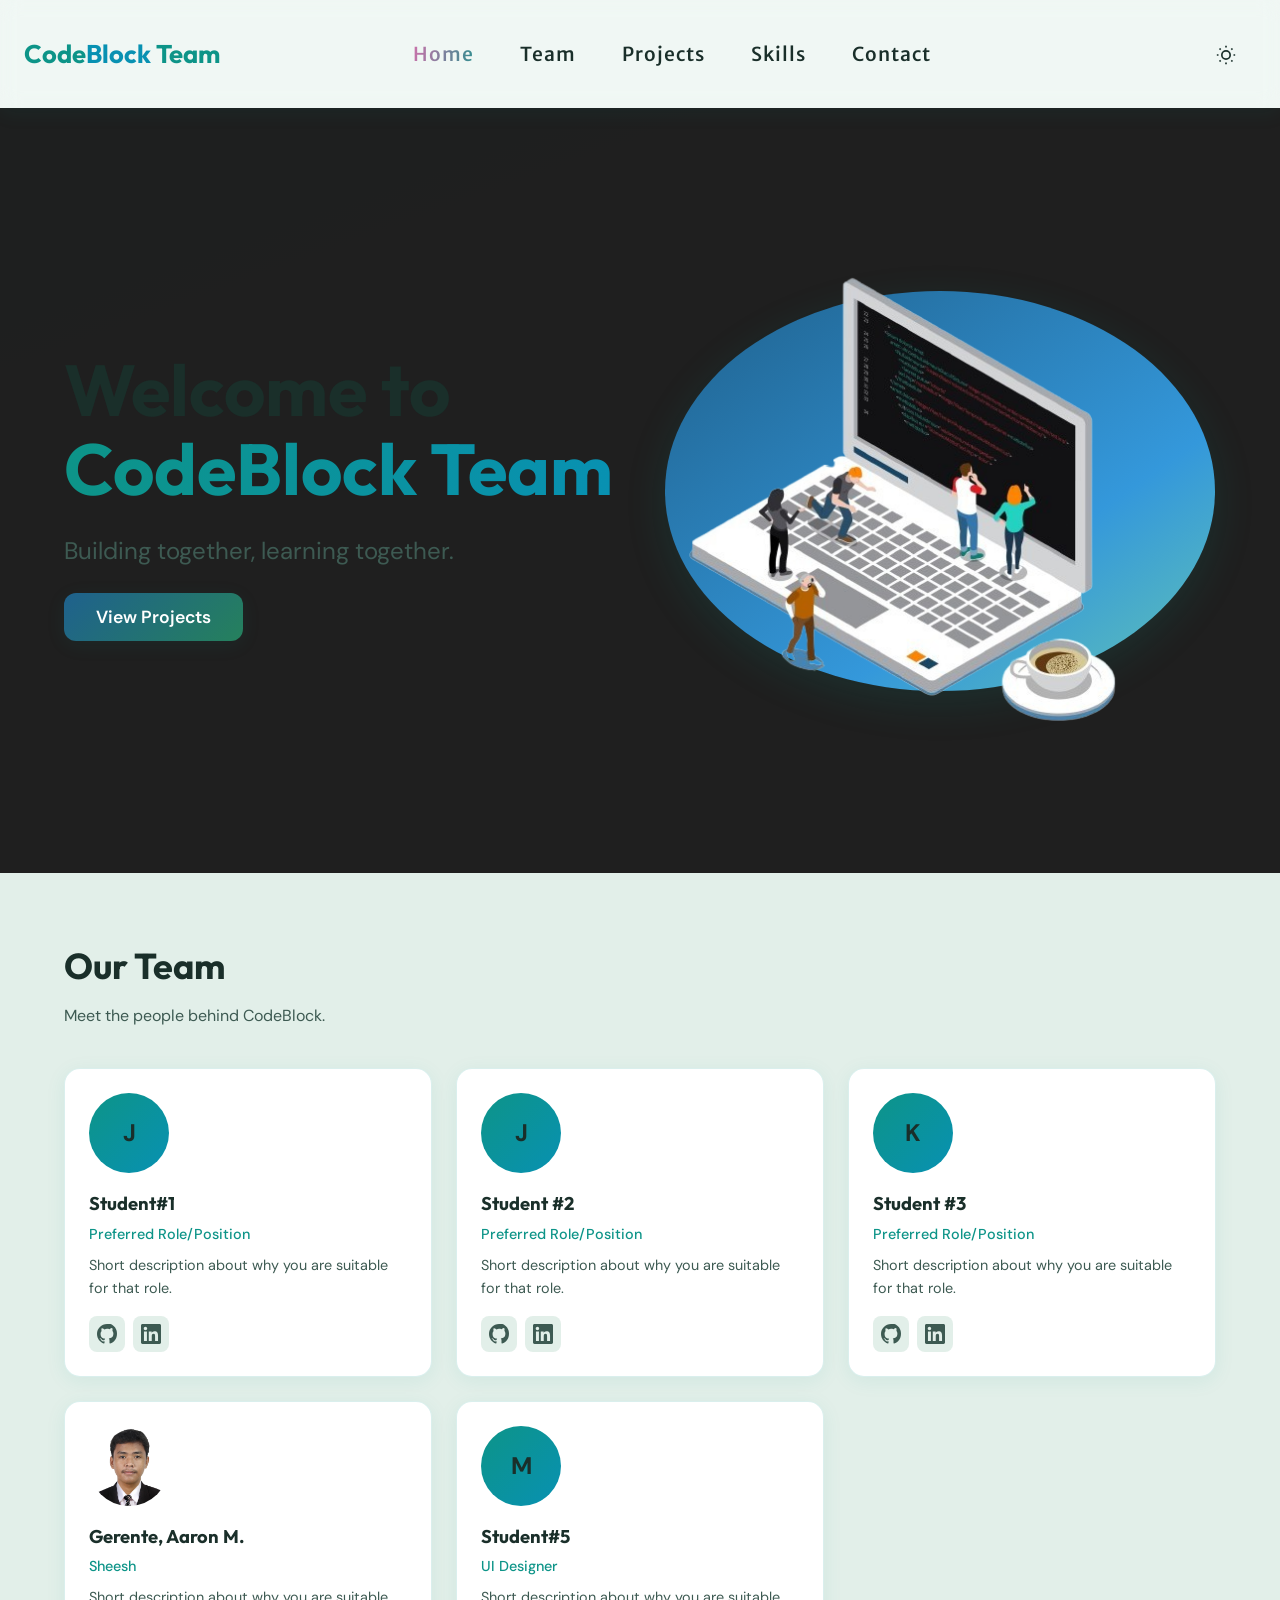
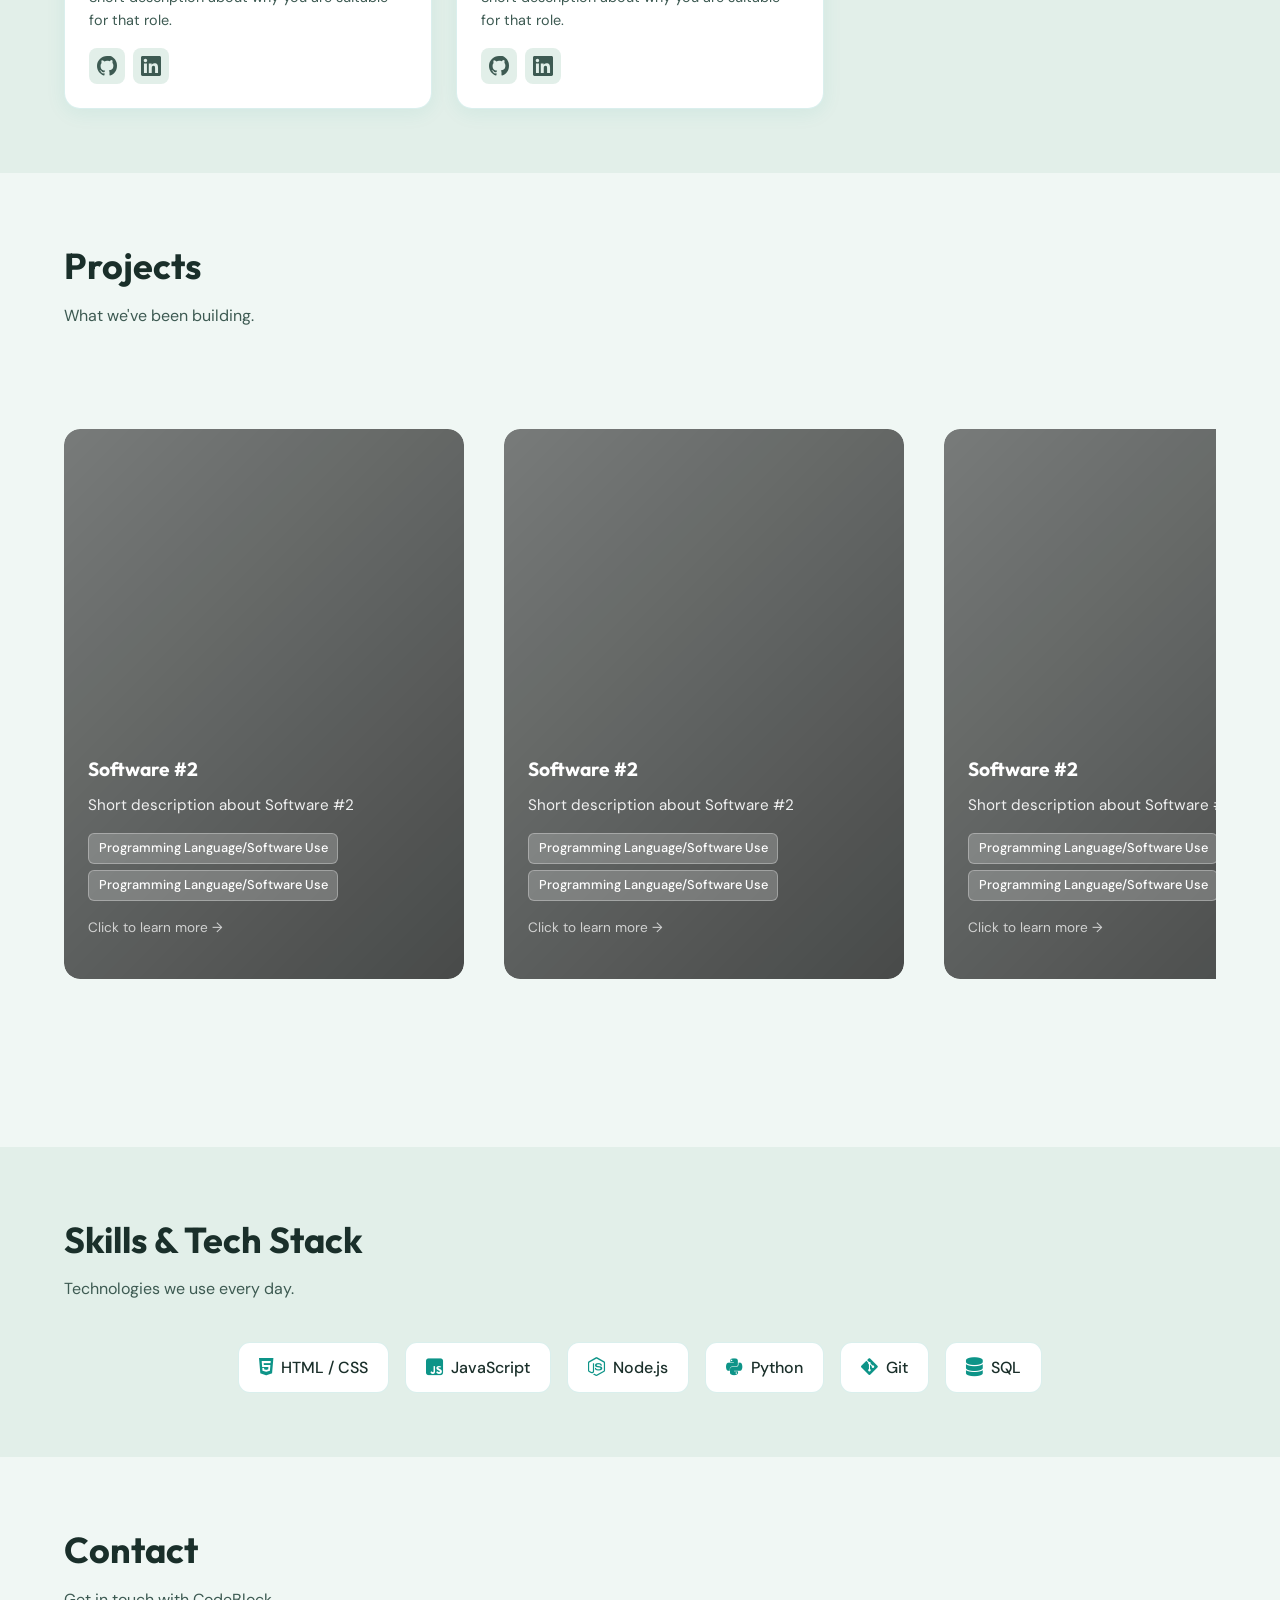
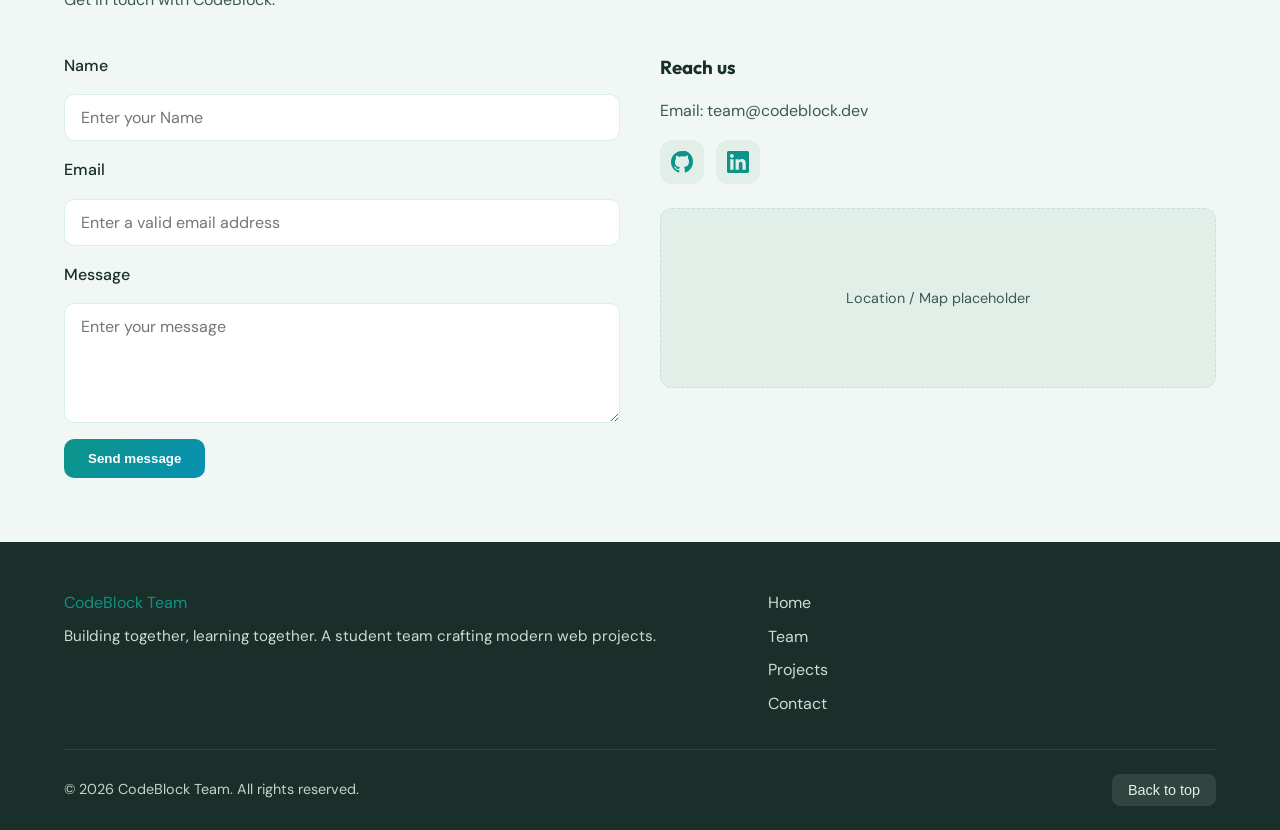
==== commit 8e191342: "Merge pull request #16 from emerald-janah-dev/Dazo-Branch Dazo branch" ====
--- a/index.html
+++ b/index.html
@@ -163,7 +163,7 @@
                             </div>
                         </div>
                         
-                        <div id="about" class="container">
+                        <div class="about-section container">
                             <div class="about-grid">
                                 <div>
                                     <h3 class="reveal-on-scroll">Contacts</h3>
@@ -220,7 +220,7 @@
                             </div>
                         </div>
 
-                        <div id="experience" class="container">
+                        <div class="experience-section container">
                             <h3 class="reveal-on-scroll">Experience</h3>
                             <p class="section-tagline reveal-on-scroll">Participation and works over the years.</p>
                             <div class="experience-grid">
@@ -263,32 +263,7 @@
                             </div>
                         </div>
 
-                        <div id="about" class="container">
-                            <h3 class="reveal-on-scroll">Certifications</h3>
-                            <p class="section-tagline reveal-on-scroll">Technical developments.</p>
-                                <div class="about-grid">
-                                    <div class="about-card reveal-on-scroll">
-                                        <h3>Title</h3>
-                                        <p>
-                                            Lorem, ipsum dolor sit amet consectetur adipisicing elit. Adipisci molestias velit earum. Nihil iusto at aliquid alias, eligendi ex laudantium recusandae nam provident deserunt hic pariatur excepturi aspernatur accusamus quod?
-                                        </p>
-                                    </div>
-                                    <div class="about-card reveal-on-scroll">
-                                        <h3>Title</h3>
-                                        <p>
-                                            Lorem, ipsum dolor sit amet consectetur adipisicing elit. Adipisci molestias velit earum. Nihil iusto at aliquid alias, eligendi ex laudantium recusandae nam provident deserunt hic pariatur excepturi aspernatur accusamus quod?
-                                        </p>
-                                    </div>
-                                    <div class="about-card reveal-on-scroll">
-                                        <h3>Title</h3>
-                                        <p>
-                                            Lorem, ipsum dolor sit amet consectetur adipisicing elit. Adipisci molestias velit earum. Nihil iusto at aliquid alias, eligendi ex laudantium recusandae nam provident deserunt hic pariatur excepturi aspernatur accusamus quod?
-                                        </p>
-                                    </div>
-                                </div>
-                        </div>
-
-                        <div id="popup-skills" class="container">
+                        <div class="skills-section container">
                             <h3 class="reveal-on-scroll">Skills & Tech Stack</h3>
                             <p class="section-tagline reveal-on-scroll">Technologies we use every day.</p>
                             <div class="skills-wrap reveal-on-scroll">
@@ -302,7 +277,7 @@
                             </div>
                         </div>
 
-                        <div id="references" class="container">
+                        <div class="references-section container">
                             <h3 class="reveal-on-scroll">References</h3>
                             <p class="section-tagline reveal-on-scroll">Find who our referees are.</p>
                                 <div class="references-grid">
@@ -327,7 +302,7 @@
                                 </div>
                         </div>
 
-                        <footer id="popup-footer">
+                        <footer class="popup-footer">
                             <div class="container">
                                 <div class="footer-inner">
                                     <div class="footer-brand">
@@ -350,8 +325,7 @@
                     </div>
 
                 </div>
-            </div> 
-            <div id="popup-background"></div>
+            </div>
 
             <div class="popup" id="Student2">
                 <div class="modal-dialog">
@@ -377,7 +351,7 @@
                             </div>
                         </div>
                         
-                        <div id="about" class="container">
+                        <div class="about-section container">
                             <div class="about-grid">
                                 <div>
                                     <h3 class="reveal-on-scroll">Contacts</h3>
@@ -434,7 +408,7 @@
                             </div>
                         </div>
 
-                        <div id="experience" class="container">
+                        <div class="experience-section container">
                             <h3 class="reveal-on-scroll">Experience</h3>
                             <p class="section-tagline reveal-on-scroll">Participation and works over the years.</p>
                             <div class="experience-grid">
@@ -477,32 +451,7 @@
                             </div>
                         </div>
 
-                        <div id="about" class="container">
-                            <h3 class="reveal-on-scroll">Certifications</h3>
-                            <p class="section-tagline reveal-on-scroll">Technical developments.</p>
-                                <div class="about-grid">
-                                    <div class="about-card reveal-on-scroll">
-                                        <h3>Title</h3>
-                                        <p>
-                                            Lorem, ipsum dolor sit amet consectetur adipisicing elit. Adipisci molestias velit earum. Nihil iusto at aliquid alias, eligendi ex laudantium recusandae nam provident deserunt hic pariatur excepturi aspernatur accusamus quod?
-                                        </p>
-                                    </div>
-                                    <div class="about-card reveal-on-scroll">
-                                        <h3>Title</h3>
-                                        <p>
-                                            Lorem, ipsum dolor sit amet consectetur adipisicing elit. Adipisci molestias velit earum. Nihil iusto at aliquid alias, eligendi ex laudantium recusandae nam provident deserunt hic pariatur excepturi aspernatur accusamus quod?
-                                        </p>
-                                    </div>
-                                    <div class="about-card reveal-on-scroll">
-                                        <h3>Title</h3>
-                                        <p>
-                                            Lorem, ipsum dolor sit amet consectetur adipisicing elit. Adipisci molestias velit earum. Nihil iusto at aliquid alias, eligendi ex laudantium recusandae nam provident deserunt hic pariatur excepturi aspernatur accusamus quod?
-                                        </p>
-                                    </div>
-                                </div>
-                        </div>
-
-                        <div id="popup-skills" class="container">
+                        <div class="skills-section container">
                             <h3 class="reveal-on-scroll">Skills & Tech Stack</h3>
                             <p class="section-tagline reveal-on-scroll">Technologies we use every day.</p>
                             <div class="skills-wrap reveal-on-scroll">
@@ -516,7 +465,7 @@
                             </div>
                         </div>
 
-                        <div id="references" class="container">
+                        <div class="references-section container">
                             <h3 class="reveal-on-scroll">References</h3>
                             <p class="section-tagline reveal-on-scroll">Find who our referees are.</p>
                                 <div class="references-grid">
@@ -541,7 +490,7 @@
                                 </div>
                         </div>
 
-                        <footer id="popup-footer">
+                        <footer class="popup-footer">
                             <div class="container">
                                 <div class="footer-inner">
                                     <div class="footer-brand">
@@ -564,8 +513,7 @@
                     </div>
 
                 </div>
-            </div> 
-            <div id="popup-background"></div>
+            </div>
 
             <div class="popup" id="Student3">
                 <div class="modal-dialog">
@@ -591,7 +539,7 @@
                             </div>
                         </div>
                         
-                        <div id="about" class="container">
+                        <div class="about-section container">
                             <div class="about-grid">
                                 <div>
                                     <h3 class="reveal-on-scroll">Contacts</h3>
@@ -648,7 +596,7 @@
                             </div>
                         </div>
 
-                        <div id="experience" class="container">
+                        <div class="experience-section container">
                             <h3 class="reveal-on-scroll">Experience</h3>
                             <p class="section-tagline reveal-on-scroll">Participation and works over the years.</p>
                             <div class="experience-grid">
@@ -691,32 +639,7 @@
                             </div>
                         </div>
 
-                        <div id="about" class="container">
-                            <h3 class="reveal-on-scroll">Certifications</h3>
-                            <p class="section-tagline reveal-on-scroll">Technical developments.</p>
-                                <div class="about-grid">
-                                    <div class="about-card reveal-on-scroll">
-                                        <h3>Title</h3>
-                                        <p>
-                                            Lorem, ipsum dolor sit amet consectetur adipisicing elit. Adipisci molestias velit earum. Nihil iusto at aliquid alias, eligendi ex laudantium recusandae nam provident deserunt hic pariatur excepturi aspernatur accusamus quod?
-                                        </p>
-                                    </div>
-                                    <div class="about-card reveal-on-scroll">
-                                        <h3>Title</h3>
-                                        <p>
-                                            Lorem, ipsum dolor sit amet consectetur adipisicing elit. Adipisci molestias velit earum. Nihil iusto at aliquid alias, eligendi ex laudantium recusandae nam provident deserunt hic pariatur excepturi aspernatur accusamus quod?
-                                        </p>
-                                    </div>
-                                    <div class="about-card reveal-on-scroll">
-                                        <h3>Title</h3>
-                                        <p>
-                                            Lorem, ipsum dolor sit amet consectetur adipisicing elit. Adipisci molestias velit earum. Nihil iusto at aliquid alias, eligendi ex laudantium recusandae nam provident deserunt hic pariatur excepturi aspernatur accusamus quod?
-                                        </p>
-                                    </div>
-                                </div>
-                        </div>
-
-                        <div id="popup-skills" class="container">
+                        <div class="skills-section container">
                             <h3 class="reveal-on-scroll">Skills & Tech Stack</h3>
                             <p class="section-tagline reveal-on-scroll">Technologies we use every day.</p>
                             <div class="skills-wrap reveal-on-scroll">
@@ -730,7 +653,7 @@
                             </div>
                         </div>
 
-                        <div id="references" class="container">
+                        <div class="references-section container">
                             <h3 class="reveal-on-scroll">References</h3>
                             <p class="section-tagline reveal-on-scroll">Find who our referees are.</p>
                                 <div class="references-grid">
@@ -755,7 +678,7 @@
                                 </div>
                         </div>
 
-                        <footer id="popup-footer">
+                        <footer class="popup-footer">
                             <div class="container">
                                 <div class="footer-inner">
                                     <div class="footer-brand">
@@ -777,9 +700,8 @@
                         
                     </div>
 
-                </div> 
-            </div> 
-            <div id="popup-background"></div>
+                </div>
+            </div>
 
             <div class="popup" id="Student4">
                 <div class="modal-dialog">
@@ -805,7 +727,7 @@
                             </div>
                         </div>
                         
-                        <div id="about" class="container">
+                        <div class="about-section container">
                             <div class="about-grid">
                                 <div>
                                     <h3 class="reveal-on-scroll">Contacts</h3>
@@ -862,7 +784,7 @@
                             </div>
                         </div>
 
-                        <div id="experience" class="container">
+                        <div class="experience-section container">
                             <h3 class="reveal-on-scroll">Experience</h3>
                             <p class="section-tagline reveal-on-scroll">Participation and works over the years.</p>
                             <div class="experience-grid">
@@ -905,32 +827,7 @@
                             </div>
                         </div>
 
-                        <div id="about" class="container">
-                            <h3 class="reveal-on-scroll">Certifications</h3>
-                            <p class="section-tagline reveal-on-scroll">Technical developments.</p>
-                                <div class="about-grid">
-                                    <div class="about-card reveal-on-scroll">
-                                        <h3>Title</h3>
-                                        <p>
-                                            Lorem, ipsum dolor sit amet consectetur adipisicing elit. Adipisci molestias velit earum. Nihil iusto at aliquid alias, eligendi ex laudantium recusandae nam provident deserunt hic pariatur excepturi aspernatur accusamus quod?
-                                        </p>
-                                    </div>
-                                    <div class="about-card reveal-on-scroll">
-                                        <h3>Title</h3>
-                                        <p>
-                                            Lorem, ipsum dolor sit amet consectetur adipisicing elit. Adipisci molestias velit earum. Nihil iusto at aliquid alias, eligendi ex laudantium recusandae nam provident deserunt hic pariatur excepturi aspernatur accusamus quod?
-                                        </p>
-                                    </div>
-                                    <div class="about-card reveal-on-scroll">
-                                        <h3>Title</h3>
-                                        <p>
-                                            Lorem, ipsum dolor sit amet consectetur adipisicing elit. Adipisci molestias velit earum. Nihil iusto at aliquid alias, eligendi ex laudantium recusandae nam provident deserunt hic pariatur excepturi aspernatur accusamus quod?
-                                        </p>
-                                    </div>
-                                </div>
-                        </div>
-
-                        <div id="popup-skills" class="container">
+                        <div class="skills-section container">
                             <h3 class="reveal-on-scroll">Skills & Tech Stack</h3>
                             <p class="section-tagline reveal-on-scroll">Technologies we use every day.</p>
                             <div class="skills-wrap reveal-on-scroll">
@@ -944,7 +841,7 @@
                             </div>
                         </div>
 
-                        <div id="references" class="container">
+                        <div class="references-section container">
                             <h3 class="reveal-on-scroll">References</h3>
                             <p class="section-tagline reveal-on-scroll">Find who our referees are.</p>
                                 <div class="references-grid">
@@ -969,7 +866,7 @@
                                 </div>
                         </div>
 
-                        <footer id="popup-footer">
+                        <footer class="popup-footer">
                             <div class="container">
                                 <div class="footer-inner">
                                     <div class="footer-brand">
@@ -991,9 +888,8 @@
                         
                     </div>
 
-                </div> 
-            </div> 
-            <div id="popup-background"></div>
+                </div>
+            </div>
 
             <div class="popup" id="Student5">
                 <div class="modal-dialog">
@@ -1019,7 +915,7 @@
                             </div>
                         </div>
                         
-                        <div id="about" class="container">
+                        <div class="about-section container">
                             <div class="about-grid">
                                 <div>
                                     <h3 class="reveal-on-scroll">Contacts</h3>
@@ -1076,7 +972,7 @@
                             </div>
                         </div>
 
-                        <div id="experience" class="container">
+                        <div class="experience-section container">
                             <h3 class="reveal-on-scroll">Experience</h3>
                             <p class="section-tagline reveal-on-scroll">Participation and works over the years.</p>
                             <div class="experience-grid">
@@ -1119,32 +1015,7 @@
                             </div>
                         </div>
 
-                        <div id="about" class="container">
-                            <h3 class="reveal-on-scroll">Certifications</h3>
-                            <p class="section-tagline reveal-on-scroll">Technical developments.</p>
-                                <div class="about-grid">
-                                    <div class="about-card reveal-on-scroll">
-                                        <h3>Title</h3>
-                                        <p>
-                                            Lorem, ipsum dolor sit amet consectetur adipisicing elit. Adipisci molestias velit earum. Nihil iusto at aliquid alias, eligendi ex laudantium recusandae nam provident deserunt hic pariatur excepturi aspernatur accusamus quod?
-                                        </p>
-                                    </div>
-                                    <div class="about-card reveal-on-scroll">
-                                        <h3>Title</h3>
-                                        <p>
-                                            Lorem, ipsum dolor sit amet consectetur adipisicing elit. Adipisci molestias velit earum. Nihil iusto at aliquid alias, eligendi ex laudantium recusandae nam provident deserunt hic pariatur excepturi aspernatur accusamus quod?
-                                        </p>
-                                    </div>
-                                    <div class="about-card reveal-on-scroll">
-                                        <h3>Title</h3>
-                                        <p>
-                                            Lorem, ipsum dolor sit amet consectetur adipisicing elit. Adipisci molestias velit earum. Nihil iusto at aliquid alias, eligendi ex laudantium recusandae nam provident deserunt hic pariatur excepturi aspernatur accusamus quod?
-                                        </p>
-                                    </div>
-                                </div>
-                        </div>
-
-                        <div id="popup-skills" class="container">
+                        <div class="skills-section container">
                             <h3 class="reveal-on-scroll">Skills & Tech Stack</h3>
                             <p class="section-tagline reveal-on-scroll">Technologies we use every day.</p>
                             <div class="skills-wrap reveal-on-scroll">
@@ -1158,7 +1029,7 @@
                             </div>
                         </div>
 
-                        <div id="references" class="container">
+                        <div class="references-section container">
                             <h3 class="reveal-on-scroll">References</h3>
                             <p class="section-tagline reveal-on-scroll">Find who our referees are.</p>
                                 <div class="references-grid">
@@ -1183,7 +1054,7 @@
                                 </div>
                         </div>
 
-                        <footer id="popup-footer">
+                        <footer class="popup-footer">
                             <div class="container">
                                 <div class="footer-inner">
                                     <div class="footer-brand">
@@ -1206,7 +1077,8 @@
                     </div>
 
                 </div>
-            </div> 
+            </div>
+
             <div id="popup-background"></div>
 
         </section>
@@ -1215,34 +1087,124 @@
             <div class="container">
                 <h2 class="reveal-on-scroll">Projects</h2>
                 <p class="section-tagline reveal-on-scroll">What we've been building.</p>
-                <div class="projects-grid">
-                    <article class="project-card reveal-on-scroll">
-                        <h3>Software #1</h3>
-                        <p>Short description about Software #1</p>
-                        <div class="project-tech">
-                            <span>Programming Language/Software Use</span>
-                            <span>Programming Language/Software Use</span>
-                        </div>
-                        <a href="#">View repository →</a>
-                    </article>
-                    <article class="project-card reveal-on-scroll">
-                        <h3>Software #2</h3>
-                        <p>Short description about Software #2</p>
-                        <div class="project-tech">
-                            <span>Programming Language/Software Use</span>
-                            <span>Programming Language/Software Use</span>
-                        </div>
-                        <a href="#">View repository →</a>
-                    </article>
-                    <article class="project-card reveal-on-scroll">
-                        <h3>Software #3</h3>
-                        <p>Short description about Software #3</p>
-                        <div class="project-tech">
-                            <span>Programming Language/Software Use</span>
-                            <span>Programming Language/Software Use</span>
-                        </div>
-                        <a href="#">View repository →</a>
-                    </article>
+                <div class="projects-carousel-wrapper">
+                    <button class="carousel-btn carousel-btn-left" id="scrollLeft" aria-label="Scroll left">
+                        <svg width="24" height="24" viewBox="0 0 24 24" fill="none" stroke="currentColor" stroke-width="2">
+                            <polyline points="15 18 9 12 15 6"></polyline>
+                        </svg>
+                    </button>
+                    <div class="projects-grid" id="projectsGrid">
+                        <article class="project-card reveal-on-scroll">
+                            <div class="project-card-inner">
+                                <div class="project-card-front">
+                                    <div class="project-content">
+                                        <h3>Software #2</h3>
+                                        <p>Short description about Software #2</p>
+                                        <div class="project-tech">
+                                            <span>Programming Language/Software Use</span>
+                                            <span>Programming Language/Software Use</span>
+                                        </div>
+                                        <p style="margin-top: 1rem; font-size: 0.85rem; opacity: 0.8;">Click to learn more →</p>
+                                    </div>
+                                </div>
+                                <div class="project-card-back">
+                                    <div class="project-content">
+                                        <h3>Software #2</h3>
+                                        <p>Detailed description about this software project. Learn more about the technology stack and implementation details here.</p>
+                                    </div>
+                                </div>
+                            </div>
+                        </article>
+                        <article class="project-card reveal-on-scroll">
+                            <div class="project-card-inner">
+                                <div class="project-card-front">
+                                    <div class="project-content">
+                                        <h3>Software #2</h3>
+                                        <p>Short description about Software #2</p>
+                                        <div class="project-tech">
+                                            <span>Programming Language/Software Use</span>
+                                            <span>Programming Language/Software Use</span>
+                                        </div>
+                                        <p style="margin-top: 1rem; font-size: 0.85rem; opacity: 0.8;">Click to learn more →</p>
+                                    </div>
+                                </div>
+                                <div class="project-card-back">
+                                    <div class="project-content">
+                                        <h3>Software #2</h3>
+                                        <p>Detailed description about this software project. Learn more about the technology stack and implementation details here.</p>
+                                    </div>
+                                </div>
+                            </div>
+                        </article>
+                        <article class="project-card reveal-on-scroll">
+                            <div class="project-card-inner">
+                                <div class="project-card-front">
+                                    <div class="project-content">
+                                        <h3>Software #2</h3>
+                                        <p>Short description about Software #2</p>
+                                        <div class="project-tech">
+                                            <span>Programming Language/Software Use</span>
+                                            <span>Programming Language/Software Use</span>
+                                        </div>
+                                        <p style="margin-top: 1rem; font-size: 0.85rem; opacity: 0.8;">Click to learn more →</p>
+                                    </div>
+                                </div>
+                                <div class="project-card-back">
+                                    <div class="project-content">
+                                        <h3>Software #2</h3>
+                                        <p>Detailed description about this software project. Learn more about the technology stack and implementation details here.</p>
+                                    </div>
+                                </div>
+                            </div>
+                        </article>
+                        <article class="project-card reveal-on-scroll">
+                            <div class="project-card-inner">
+                                <div class="project-card-front">
+                                    <div class="project-content">
+                                        <h3>Software #2</h3>
+                                        <p>Short description about Software #2</p>
+                                        <div class="project-tech">
+                                            <span>Programming Language/Software Use</span>
+                                            <span>Programming Language/Software Use</span>
+                                        </div>
+                                        <p style="margin-top: 1rem; font-size: 0.85rem; opacity: 0.8;">Click to learn more →</p>
+                                    </div>
+                                </div>
+                                <div class="project-card-back">
+                                    <div class="project-content">
+                                        <h3>Software #2</h3>
+                                        <p>Detailed description about this software project. Learn more about the technology stack and implementation details here.</p>
+                                    </div>
+                                </div>
+                            </div>
+                        </article>
+                        <article class="project-card reveal-on-scroll">
+                            <div class="project-card-inner">
+                                <div class="project-card-front">
+                                    <div class="project-content">
+                                        <h3>Software #2</h3>
+                                        <p>Short description about Software #2</p>
+                                        <div class="project-tech">
+                                            <span>Programming Language/Software Use</span>
+                                            <span>Programming Language/Software Use</span>
+                                        </div>
+                                        <p style="margin-top: 1rem; font-size: 0.85rem; opacity: 0.8;">Click to learn more →</p>
+                                    </div>
+                                </div>
+                                <div class="project-card-back">
+                                    <div class="project-content">
+                                        <h3>Software #2</h3>
+                                        <p>Detailed description about this software project. Learn more about the technology stack and implementation details here.</p>
+                                    </div>
+                                </div>
+                            </div>
+                        </article>
+                    </div>
+                    <button class="carousel-btn carousel-btn-right" id="scrollRight" aria-label="Scroll right">
+                        <svg width="24" height="24" viewBox="0 0 24 24" fill="none" stroke="currentColor" stroke-width="2">
+                            <polyline points="9 18 15 12 9 6"></polyline>
+                        </svg>
+                    </button>
                 </div>
             </div>
         </section>
--- a/style.css
+++ b/style.css
@@ -761,7 +761,6 @@
 
 #popup-background{
     position: fixed;
-    opacity: 0;
     top: 0;
     bottom: 0;
     left: 0;
@@ -769,7 +768,9 @@
     background: rgba(0,0,0,0.12);
     backdrop-filter: blur(12px);
     -webkit-backdrop-filter: blur(12px);
+    opacity: 0;
     pointer-events: none;
+    transition: opacity 0.3s ease;
 }
 
 #popup-background.active{
@@ -792,7 +793,7 @@
     background-color: var(--bg);
     max-width: 900px;
     border-radius: 20px;
-    padding: 3rem 3rem;
+    padding: 5rem 5rem;
     position: relative;
     z-index: 99;
     max-width: 70%;
@@ -841,7 +842,7 @@
 
 /* Pop Up About */
 
-#about{
+.about-section {
     background: var(--card-bg);
     border: 1px solid var(--border);
     border-radius: 16px;
@@ -856,15 +857,15 @@
     transition: transform 0.25s, box-shadow 0.25s, background 0.3s;
 }
 
-#about h3{
+.about-section h3{
     margin-bottom: 1rem;
 }
 
-#about p{
+.about-section p{
     text-align: justify;
 }
 
-#about:hover {
+.about-section:hover {
     transform: scale(1.01);
     box-shadow: var(--shadow-hover);
 }
@@ -892,7 +893,7 @@
     gap: 1.5rem;
 }
 
-#experience{
+.experience-section {
     padding: 3rem;
     margin-bottom: 6rem;
 }
@@ -902,31 +903,25 @@
     box-shadow: var(--shadow-hover);
 }
 
-.dropdown .select{
+.select{
     cursor: pointer;
     display: flex;
     justify-content: space-between;
-    background: rgba(255, 255, 255, 0.85) !important;
-    backdrop-filter: blur(10px);
-    -webkit-backdrop-filter: blur(10px);
+    background: var(--card-bg);
     border-radius: 16px;
     padding: 0.75rem 1.25rem;
     margin-bottom: 1.05rem ;
     border: 1px solid var(--border);
     box-shadow: var(--shadow);
     transition: transform 0.25s, box-shadow 0.25s, background 0.3s;
-    pointer-events: auto !important;
-}
-
-.dropdown .select-clicked{
-    background: rgba(255, 255, 255, 0.85) !important;
-    backdrop-filter: blur(10px);
-    -webkit-backdrop-filter: blur(10px);
+}
+
+.select-clicked{
+    background: var(--card-bg);
     border-radius: 16px;
     padding: 0.75rem 1.25rem;
     border: 1px solid var(--border);
     box-shadow: var(--shadow-hover);
-    pointer-events: auto !important;
 }
 
 .caret{
@@ -947,16 +942,14 @@
     border: 1px solid var(--border);
     border-radius: 16px;
     box-shadow: var(--shadow);
-    margin-right: auto;
-    margin-left: auto;
+    margin: 0 auto;
     padding: 2rem 1.25rem;
     text-align: justify;
-    display: flex;
+    display: none;
     flex-wrap: wrap;
     opacity: 0;
     z-index: 999;
-    transition: 0.3s;
-    display: none ;
+    transition: opacity 0.3s, max-height 0.3s;
 }
 
 .experience-description-open{
@@ -966,7 +959,7 @@
 
 /* Pop Up Skills */
 
-#popup-skills{
+.skills-section{
     margin-bottom: 6rem;
     padding: 5rem 1.25rem;
     background-color: var(--bg);
@@ -974,18 +967,18 @@
 
 /* Pop Up References */
 
-#references{
+.references-section{
     padding: 5rem 1.25rem;
     display: flex;
     flex-direction: column;
     margin-bottom: 6rem;
 }
 
-#references h3{
+.references-section h3{
     margin-bottom: 1rem;
 }
 
-#references p{
+.references-section p{
     text-align: justify;
 }
 
@@ -1008,46 +1001,231 @@
 }
 
 /* ----- Projects ----- */
+.projects-carousel-wrapper {
+    position: relative;
+    display: flex;
+    align-items: center;
+    gap: 1rem;
+    perspective: 1200px;
+    padding-top: 20px;
+}
 .projects-grid {
-    display: grid;
-    grid-template-columns: repeat(auto-fill, minmax(320px, 1fr));
-    gap: 1.5rem;
+    display: flex;
+    gap: 2.5rem;
+    overflow-x: auto;
+    overflow-y: visible;
+    padding-top: 40px;
+    padding-bottom: 0.5rem;
+    -webkit-overflow-scrolling: touch;
+    flex: 1;
+    scrollbar-width: none;
+    -ms-overflow-style: none;
+}
+.projects-grid::-webkit-scrollbar {
+    display: none;
+}
+.projects-grid > .project-card {
+    flex: 0 0 400px;
+    min-width: 360px;
+    min-height: 550px;
+}
+.carousel-btn {
+    position: absolute;
+    top: 50%;
+    transform: translateY(-50%);
+    z-index: 20;
+    background: var(--card-bg);
+    border: 1px solid var(--border);
+    border-radius: 50%;
+    width: 48px;
+    height: 48px;
+    padding: 0;
+    display: flex;
+    align-items: center;
+    justify-content: center;
+    cursor: pointer;
+    color: var(--accent);
+    box-shadow: var(--shadow);
+    transition: all 0.3s ease;
+    opacity: 0;
+    visibility: hidden;
+}
+.carousel-btn:hover:not(:disabled) {
+    background: var(--accent);
+    color: white;
+    transform: translateY(-50%) scale(1.1);
+    box-shadow: var(--shadow-hover);
+}
+.carousel-btn:disabled {
+    opacity: 0;
+    cursor: not-allowed;
+}
+.projects-carousel-wrapper:hover .carousel-btn {
+    opacity: 1;
+    visibility: visible;
+}
+.carousel-btn-left {
+    left: -2rem;
+}
+.carousel-btn-right {
+    right: -2rem;
 }
 .project-card {
-    background: var(--card-bg);
+    cursor: pointer;
     border-radius: 16px;
+    padding: 0;
+    border: none;
+    box-shadow: none;
+    position: relative;
+    overflow: hidden;
+    perspective: 1200px;
+}
+
+.project-card-inner {
+    position: relative;
+    width: 100%;
+    height: 100%;
+    transition: transform 0.6s cubic-bezier(0.175, 0.885, 0.32, 1.275);
+    transform-style: preserve-3d;
+}
+
+.project-card.flipped .project-card-inner {
+    transform: rotateY(180deg);
+}
+
+.project-card-front,
+.project-card-back {
+    position: absolute;
+    top: 0;
+    left: 0;
+    width: 100%;
+    height: 100%;
+    backface-visibility: hidden;
+    -webkit-backface-visibility: hidden;
+    display: flex;
+    flex-direction: column;
+    justify-content: flex-end;
+    border-radius: 16px;
+}
+
+.project-card-front {
+    background-size: cover;
+    background-position: center;
+    background-repeat: no-repeat;
+    position: relative;
+}
+
+.project-card-front::before {
+    content: '';
+    position: absolute;
+    inset: 0;
+    background: linear-gradient(135deg, rgba(0, 0, 0, 0.5) 0%, rgba(0, 0, 0, 0.7) 100%);
+    z-index: 1;
+    border-radius: 16px;
+}
+
+.project-card-back {
+    background: linear-gradient(135deg, var(--accent) 0%, var(--blue) 100%);
+    transform: rotateY(180deg);
+}
+
+.project-card::before {
+    display: none;
+}
+
+.project-content {
+    position: relative;
+    z-index: 2;
     padding: 1.5rem;
-    border: 1px solid var(--border);
-    box-shadow: var(--shadow);
-    transition: transform 0.25s, box-shadow 0.25s;
-}
-.project-card:hover {
-    transform: translateY(-4px);
-    box-shadow: var(--shadow-hover);
-}
+    color: white;
+}
+
+.project-card:hover:not(.flipped) {
+    box-shadow: none;
+}
+
+/* Light theme - first card only */
+.projects-grid > .project-card:nth-child(1) .project-card-front {
+    background-image: url('https://wallpaperaccess.com/full/8642900.gif') !important;
+}
+
+/* Dark theme - first card only */
+[data-theme="dark"] .projects-grid > .project-card:nth-child(1) .project-card-front {
+    background-image: url('https://wallpaperaccess.com/full/5927911.gif') !important;
+}
+
+/* Light theme - second card only */
+.projects-grid > .project-card:nth-child(2) .project-card-front {
+    background-image: url('https://wallpaperaccess.com/full/4442372.gif') !important;
+}
+
+/* Dark theme - second card only */
+[data-theme="dark"] .projects-grid > .project-card:nth-child(2) .project-card-front {
+    background-image: url('https://wallpaperaccess.com/full/3492893.gif') !important;
+}
+
+/* Light theme - third card only */
+.projects-grid > .project-card:nth-child(3) .project-card-front {
+    background-image: url('https://wallpaperaccess.com/full/8406765.gif') !important;
+}
+
+/* Dark theme - third card only */
+[data-theme="dark"] .projects-grid > .project-card:nth-child(3) .project-card-front {
+    background-image: url('https://wallpaperaccess.com/full/8642919.gif') !important;
+}
+
+/* Light theme - fourth card only */
+.projects-grid > .project-card:nth-child(4) .project-card-front {
+    background-image: url('https://wallpaperaccess.com/full/8642927.gif') !important;
+}
+
+/* Dark theme - fourth card only */
+[data-theme="dark"] .projects-grid > .project-card:nth-child(4) .project-card-front {
+    background-image: url('https://media4.giphy.com/media/v1.Y2lkPTc5MGI3NjExb3czYWxuZXV3c3N0dTUwMHhuYWxlM2RzcW14ejV0ajQ2eDkyY29mbSZlcD12MV9pbnRlcm5hbF9naWZfYnlfaWQmY3Q9Zw/ir5WUMZGD4S6foSUY0/giphy.gif') !important;
+}
+
+/* Light theme - fifth card only */
+.projects-grid > .project-card:nth-child(5) .project-card-front {
+    background-image: url('https://wallpaperaccess.com/full/785654.gif') !important;
+}
+
+/* Dark theme - fifth card only */
+[data-theme="dark"] .projects-grid > .project-card:nth-child(5) .project-card-front {
+    background-image: url('https://wallpaperaccess.com/full/2825704.gif') !important;
+}
+
 .project-card h3 {
     font-family: 'Outfit', sans-serif;
     font-size: 1.2rem;
     margin-bottom: 0.5rem;
-    color: var(--text);
-}
-.project-card p { color: var(--text-muted); font-size: 0.95rem; margin-bottom: 1rem; }
+    color: white;
+}
+
+.project-card p {
+    color: rgba(255, 255, 255, 0.9);
+    font-size: 0.95rem;
+    margin-bottom: 1rem;
+}
+
 .project-tech {
     display: flex;
     flex-wrap: wrap;
     gap: 0.4rem;
     margin-bottom: 1rem;
 }
+
 .project-tech span {
-    background: var(--accent-light);
-    color: var(--accent);
+    background: rgba(255, 255, 255, 0.2);
+    color: white;
     padding: 0.25rem 0.6rem;
     border-radius: 6px;
     font-size: 0.8rem;
     font-weight: 500;
-}
+    border: 1px solid rgba(255, 255, 255, 0.3);
+}
+
 .project-card a {
-    color: var(--accent);
+    color: white;
     font-weight: 600;
     text-decoration: none;
     font-size: 0.9rem;
@@ -1055,7 +1233,10 @@
     align-items: center;
     gap: 0.35rem;
 }
-.project-card a:hover { text-decoration: underline; }
+
+.project-card a:hover {
+    text-decoration: underline;
+}
 
 /* ----- Skills ----- */
 #skills { background: var(--bg-alt); }
@@ -1252,88 +1433,8 @@
         width: 350px;
     }
     .contact-grid { grid-template-columns: 1fr; gap: 2rem; }
-    .projects-grid { grid-template-columns: repeat(auto-fill, minmax(280px, 1fr)); }
+    .projects-grid { display:flex; gap:1rem; overflow-x:auto; padding-bottom:0.5rem; }
     .team-grid { grid-template-columns: repeat(auto-fill, minmax(250px, 1fr)); }
-}
-
-@media (max-width: 768px) {
-    .container { max-width: 540px; }
-    
-    .header-inner { 
-        flex-direction: column; 
-        align-items: stretch; 
-        padding: 1rem 1rem;
-        min-height: auto;
-    }
-    
-    .header-inner .logo {
-        position: static;
-        transform: none;
-        margin-bottom: 1rem;
-        text-align: center;
-        left: auto;
-        top: auto;
-        font-size: 2rem;
-    }
-    
-    .header-inner .container {
-        display: none;
-    }
-    
-    .header-inner nav {
-        display: none;
-    }
-    
-    .desktop-toggle {
-        display: none;
-    }
-    
-    .mobile-menu-toggle {
-        display: flex;
-        align-items: center;
-        justify-content: center;
-    }
-    
-    .header-actions { justify-content: center; }
-    
-    .hero-text h1 { font-size: clamp(2rem, 4vw, 2.8rem); }
-    .hero-text .tagline { font-size: 1.2rem; }
-    .btn-cta { padding: 0.7rem 1.5rem; font-size: 1rem; }
-    
-    .footer-inner { grid-template-columns: 1fr; text-align: center; gap: 1.5rem; }
-    .footer-links { align-items: center; }
-    .footer-bottom { flex-direction: column; }
-}
-
-/* Desktop styles (above 768px) */
-@media (min-width: 769px) {
-    .header-inner .container {
-        display: flex;
-        justify-content: center;
-        align-items: center;
-        width: 100%;
-        max-width: none;
-        padding: 0;
-        margin-left: 200px;
-        margin-right: 80px;
-    }
-    
-    .header-inner nav {
-        display: flex;
-        align-items: center;
-        gap: 0.5rem;
-        flex-wrap: wrap;
-        justify-content: center;
-        width: 100%;
-    }
-    
-    .mobile-menu-toggle {
-        display: none;
-    }
-    
-    .desktop-toggle {
-        display: block;
-    }
 }
 
 @media (max-width: 600px) {
@@ -1352,10 +1453,17 @@
         left: 50%;
     }
 
+    .profile-card .member-photo { width: 90px; height: 90px; font-size: 1.2rem; }
+    .popup { width: 90%; font-size: 0.85rem; }
+    .about-section {padding-top: 2rem; padding-bottom: 2.5rem;}
     .about-grid { grid-template-columns: 1fr; gap: 1rem; }
     .about-grid .about-card { padding: 1rem; }
-    
-    .projects-grid { grid-template-columns: 1fr; gap: 1rem; }
+    .skills-section {padding-top: 2rem; padding-bottom: 2.5rem;}
+    .experience-section {padding-left: 1rem; padding-right: 1rem;}
+    .references-grid { grid-template-columns: 1fr; gap: 1rem; }
+    .references-grid .references-card { padding: 1rem; }
+    
+    .projects-grid { display:flex; gap:0.75rem; overflow-x:auto; padding-bottom:0.5rem; }
     .team-grid { grid-template-columns: 1fr; gap: 1rem; }
     
     .skills-wrap { gap: 0.75rem; }
@@ -1388,8 +1496,14 @@
     .member-card { padding: 1.25rem; }
     .member-photo { width: 70px; height: 70px; font-size: 1.3rem; }
 
+    .profile-card
+    .profile-card .member-photo { width: 90px; height: 90px; font-size: 1.2rem; }
+    .popup { width: 95%; font-size: 0.85rem; }
+    .about-section {padding-top: 2rem; padding-bottom: 2.5rem;}
     .about-grid { grid-template-columns: 1fr; gap: 1rem; }
     .about-grid .about-card { padding: 1rem; }
+    .skills-section {padding-top: 2rem; padding-bottom: 2.5rem;}
+    .experience-section {padding-left: 1rem; padding-right: 1rem;}
     .references-grid { grid-template-columns: 1fr; gap: 1rem; }
     .references-grid .references-card { padding: 1rem; }
     
@@ -1442,12 +1556,49 @@
         display: none;
     }
     
-    .header-actions {
+    .header-inner nav {
+        display: none;
+    }
+    
+    .desktop-toggle {
+        display: none;
+    }
+    
+    .mobile-menu-toggle {
+        display: flex;
+        align-items: center;
+        justify-content: center;
+    }
+    
+    .header-actions { 
         order: 3;
         margin-left: auto;
         display: flex;
         gap: 0;
-    }
+        justify-content: center;
+    }
+    
+    .hero-text h1 { font-size: 1.4rem; }
+    .hero-text .tagline { font-size: 0.95rem; }
+    .btn-cta { padding: 0.7rem 1.5rem; font-size: 0.9rem; }
+    
+    .member-card { padding: 1rem; }
+    .member-photo { width: 60px; height: 60px; font-size: 1.2rem; }
+
+    .profile-card .member-photo { width: 90px; height: 90px; font-size: 1.2rem; }
+    .popup { width: 90%; font-size: 0.85rem; }
+    .about-grid { grid-template-columns: 1fr; gap: 1rem; }
+    .about-grid .about-card { padding: 1rem; }
+    #experience { padding-left: 1rem; padding-right: 1rem; }
+    .references-grid { grid-template-columns: 1fr; gap: 1rem; }
+    .references-grid .references-card { padding: 1rem; }
+    
+    .project-card { padding: 1rem; }
+    .skill-badge { padding: 0.5rem 0.75rem; font-size: 0.85rem; }
+    
+    .footer-inner { grid-template-columns: 1fr; text-align: center; gap: 1.5rem; }
+    .footer-links { align-items: center; }
+    .footer-bottom { flex-direction: column; }
     
     /* Mobile Menu */
     .menu-toggle {
@@ -1468,20 +1619,18 @@
         top: 0;
         left: 0;
         height: 100vh;
-        /* keep drawer under half the viewport width on most devices */
         width: clamp(140px, 35vw, 220px);
         flex-direction: column;
-        /* slightly transparent background so page shows beneath */
         background: rgba(255,255,255,0.92);
         padding: 1.25rem;
         box-shadow: 2px 0 24px rgba(0,0,0,0.12);
         z-index: 9999;
         transition: transform 280ms ease;
         -webkit-transform: translateZ(0);
-        transform: translateX(-100%); /* slide offscreen */
-        pointer-events: none; /* don't block when hidden */
+        transform: translateX(-100%);
+        pointer-events: none;
         backdrop-filter: blur(6px);
-        overflow: hidden; /* clip decorative layers */
+        overflow: hidden;
     }
 
     .nav-menu.active {
@@ -1523,10 +1672,16 @@
 
     /* when open, move layers at different speeds for parallax */
     .nav-menu.active::before { transform: translateX(6%); }
-    .nav-menu.active::after  { transform: translateX(18%); }
+    .nav-menu.active::after { transform: translateX(18%); }
 
     /* staggered reveal for links */
-    .nav-menu a { opacity: 0; transform: translateX(-8px); transition: opacity 320ms ease, transform 320ms ease; }
+    .nav-menu a { 
+        opacity: 0;
+        transform: translateX(-8px);
+        transition: opacity 320ms ease, transform 320ms ease;
+        padding: 0.75rem 0.5rem;
+        border-bottom: none;
+    }
     .nav-menu.active a { opacity: 1; transform: translateX(0); }
     .nav-menu.active a:nth-of-type(1) { transition-delay: 0.06s; }
     .nav-menu.active a:nth-of-type(2) { transition-delay: 0.1s; }
@@ -1534,6 +1689,12 @@
     .nav-menu.active a:nth-of-type(4) { transition-delay: 0.18s; }
     .nav-menu.active a:nth-of-type(5) { transition-delay: 0.22s; }
 
+    /* subtle divider between items */
+    .nav-menu a + a {
+        border-top: 0.5px solid rgba(0,0,0,0.06);
+    }
+    .nav-menu a:last-child { border-top: none; }
+
     /* Dark theme: use a translucent dark background */
     [data-theme="dark"] .nav-menu {
         background: rgba(10,12,16,0.88);
@@ -1548,14 +1709,12 @@
         display: block;
         position: fixed;
         inset: 0;
-        /* lighter dim so page doesn't feel too dark */
         background: rgba(0,0,0,0.12);
-        /* allow interactions through the overlay so the page isn't fully blocked */
         pointer-events: none;
         z-index: 9998;
     }
 
-    /* Close button inside the drawer (non-blocking overlay means an explicit close is helpful) */
+    /* Close button inside the drawer */
     .nav-close {
         position: absolute;
         top: 0.5rem;
@@ -1573,37 +1732,48 @@
     }
 
     [data-theme="dark"] .nav-close { color: var(--text); }
-    
-    /* On small screens remove heavy bottom borders and use a subtle between-item rule */
-    .nav-menu a {
-        padding: 0.75rem 0.5rem;
-        border-bottom: none;
-    }
-
-    /* subtle divider between items (not after the last) */
-    .nav-menu a + a {
-        border-top: 0.5px solid rgba(0,0,0,0.06);
-    }
-    .nav-menu a:last-child { border-top: none; }
-}
-
-/* Desktop - hide hamburger menu and show normal nav */
+}
+
+/* Desktop styles (above 768px) */
 @media (min-width: 769px) {
     .header-inner .logo {
         top: 50%;
         transform: translateY(-50%);
     }
+    
+    .header-inner .container {
+        display: flex;
+        justify-content: center;
+        align-items: center;
+        width: 100%;
+        max-width: none;
+        padding: 0;
+        margin-left: 200px;
+        margin-right: 80px;
+    }
+    
+    .header-inner nav {
+        display: flex;
+        align-items: center;
+        gap: 0.5rem;
+        flex-wrap: wrap;
+        justify-content: center;
+        width: 100%;
+    }
+    
+    .mobile-menu-toggle {
+        display: none;
+    }
 
     .menu-toggle {
         display: none !important;
     }
     
+    .desktop-toggle {
+        display: block;
+    }
+    
     .nav-menu {
         display: flex !important;
     }
 }
-
-/* show the close button only on small screens (<=768px) */
-@media (max-width: 768px) {
-    .nav-close { display: grid; }
-}
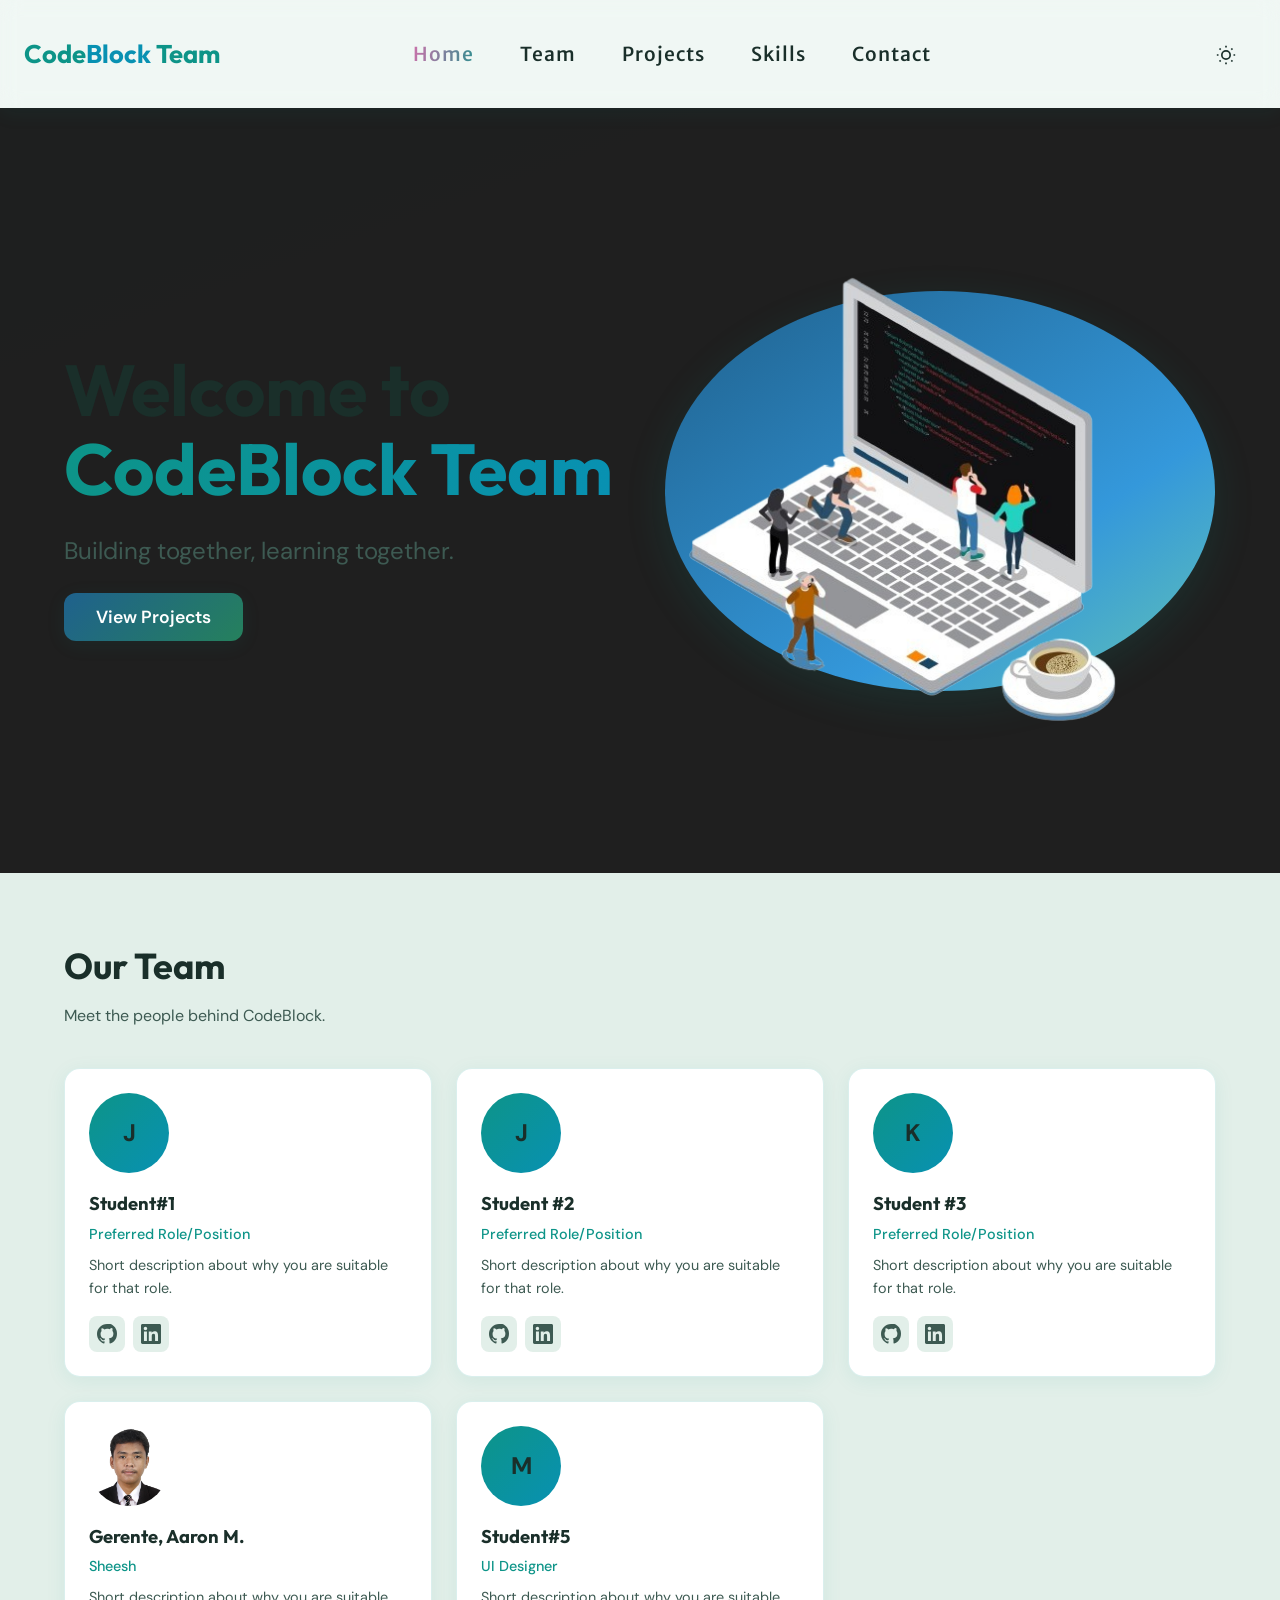
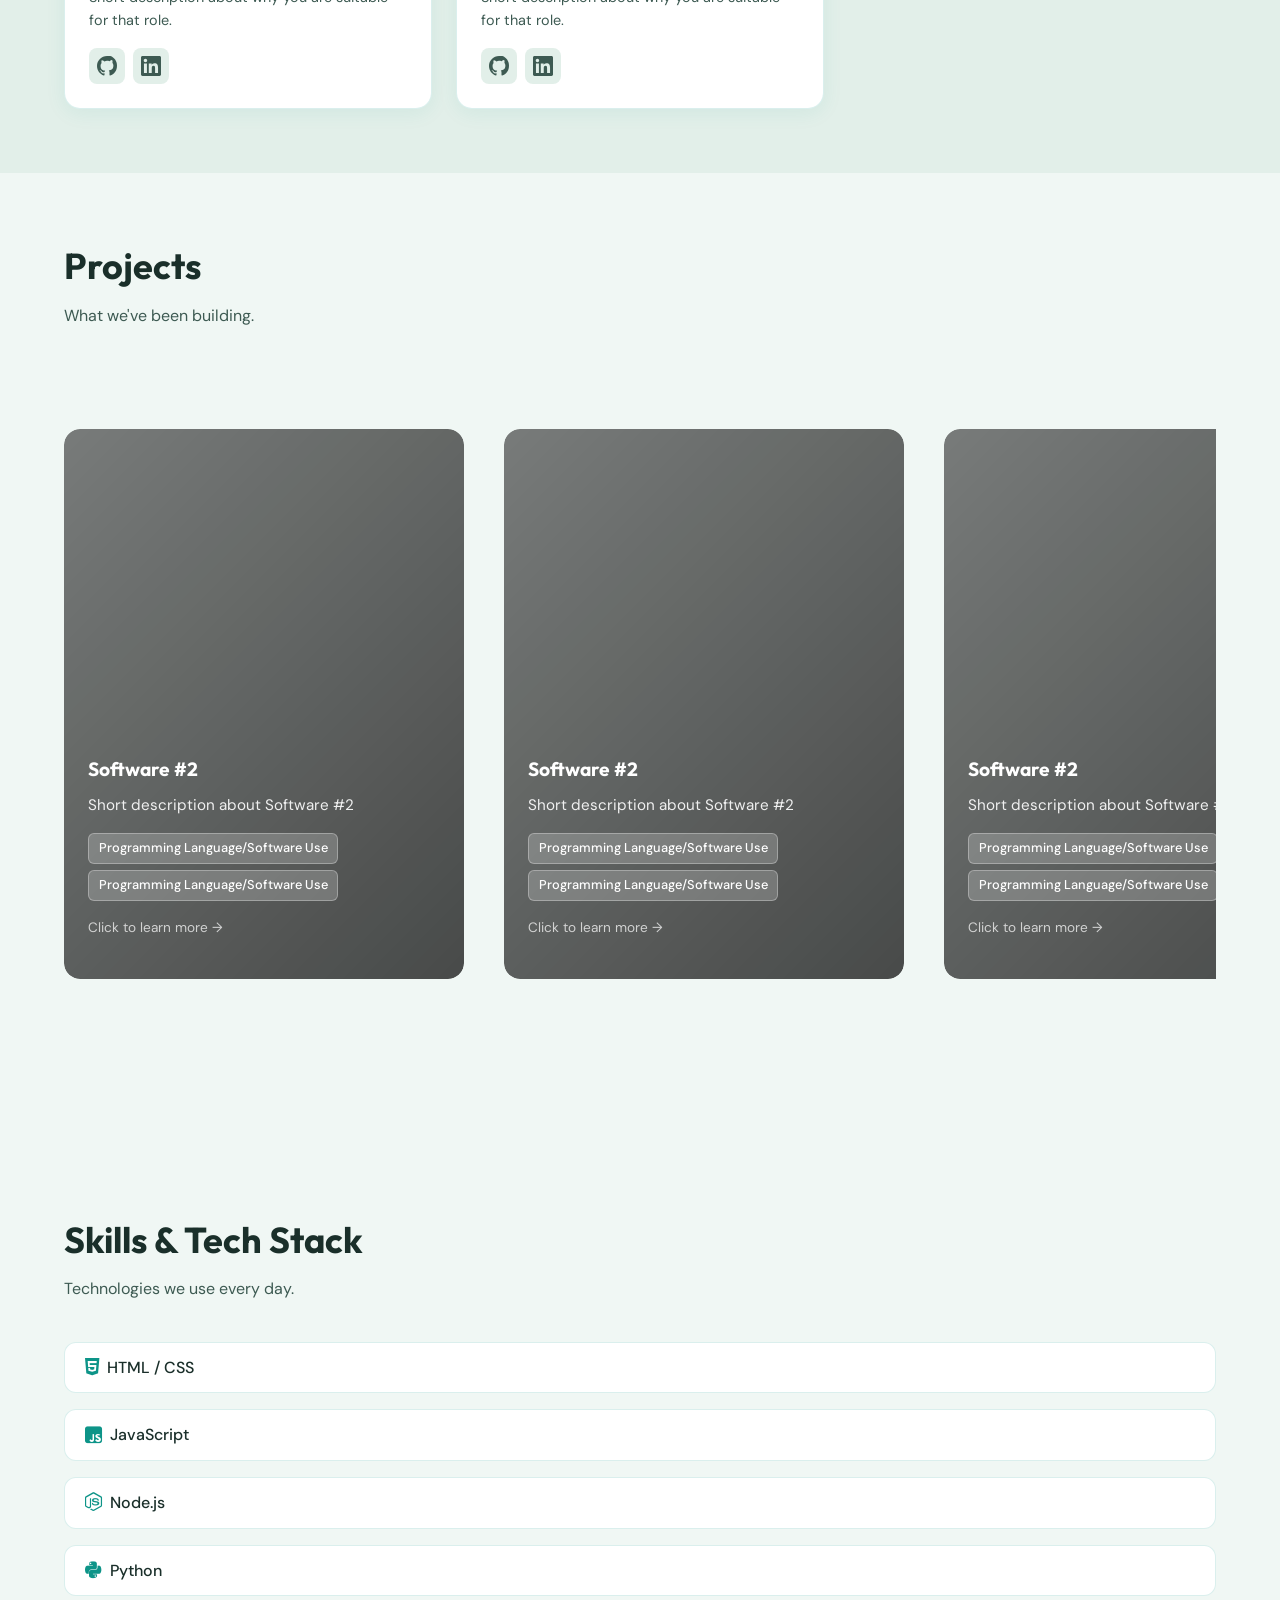
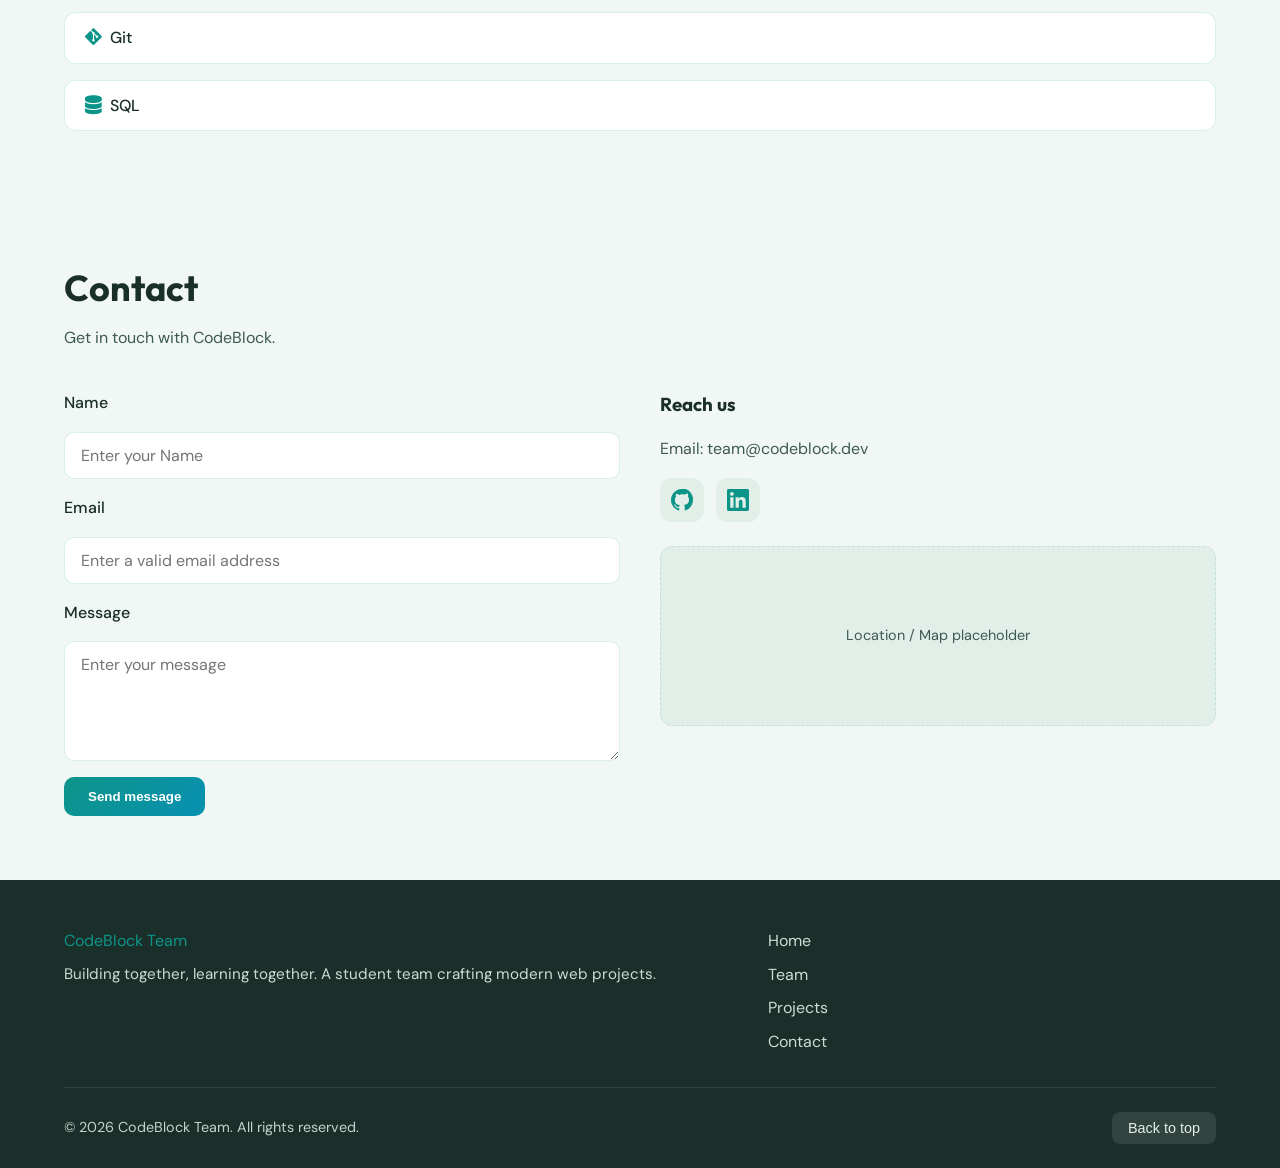
==== commit ce717b66: "Skills Layout Updated" ====
--- a/index.html
+++ b/index.html
@@ -1,3 +1,4 @@
+
 <!DOCTYPE html>
 <html lang="en">
 <head>
@@ -262,18 +263,90 @@
                                 </div>
                             </div>
                         </div>
-
-                        <div class="skills-section container">
-                            <h3 class="reveal-on-scroll">Skills & Tech Stack</h3>
-                            <p class="section-tagline reveal-on-scroll">Technologies we use every day.</p>
-                            <div class="skills-wrap reveal-on-scroll">
-                                <span class="skill-badge"><i class="fab fa-html5"></i> HTML / CSS</span>
-                                <span class="skill-badge"><i class="fab fa-js-square"></i> JavaScript</span>
-                                <span class="skill-badge"><i class="fab fa-node-js"></i> Node.js</span>
-                                <span class="skill-badge"><i class="fab fa-python"></i> Python</span>
-                                <span class="skill-badge"><i class="fab fa-git-alt"></i> Git</span>
-                                <span class="skill-badge"><i class="fas fa-database"></i> SQL</span>
-
+                        <div class="title-section">
+                            <h3 class="reveal-on-scroll">Skills</h3>
+                        </div>
+                        <div class="skills-wrapper">
+                            <div class="skills-section container">
+                                <h3 class="reveal-on-scroll">Language</h3>
+                                <div class="skills-wrap reveal-on-scroll">
+                                    <div class="skill-item">
+                                        <div class="skill-name"> HTML / CSS</div>
+                                        <div class="progress-bar">
+                                            <div class="progress" style="width: 90%"></div>
+                                        </div>
+                                        <div class="percentage">90%</div>
+                                    </div>
+                                    <div class="skill-item">
+                                        <div class="skill-name"> JavaScript</div>
+                                        <div class="progress-bar">
+                                            <div class="progress" style="width: 85%"></div>
+                                        </div>
+                                        <div class="percentage">85%</div>
+                                    </div>
+                                    <div class="skill-item">
+                                        <div class="skill-name"> Node.js</div>
+                                        <div class="progress-bar">
+                                            <div class="progress" style="width: 75%"></div>
+                                        </div>
+                                        <div class="percentage">75%</div>
+                                    </div>
+                                    <div class="skill-item">
+                                        <div class="skill-name"> Python</div>
+                                        <div class="progress-bar">
+                                            <div class="progress" style="width: 80%"></div>
+                                        </div>
+                                        <div class="percentage">80%</div>
+                                    </div>
+                                    <div class="skill-item">
+                                        <div class="skill-name"> Git</div>
+                                        <div class="progress-bar">
+                                            <div class="progress" style="width: 95%"></div>
+                                        </div>
+                                        <div class="percentage">95%</div>
+                                    </div>
+                                    <div class="skill-item">
+                                        <div class="skill-name"> SQL</div>
+                                        <div class="progress-bar">
+                                            <div class="progress" style="width: 70%"></div>
+                                        </div>
+                                        <div class="percentage">70%</div>
+                                    </div>
+                                    <div class="skill-item">
+                                        <div class="skill-name"> Ruby</div>
+                                        <div class="progress-bar">
+                                            <div class="progress" style="width: 60%"></div>
+                                        </div>
+                                        <div class="percentage">60%</div>
+                                    </div>
+                                </div>
+                            </div>
+
+                            <div class="skills-section container">
+                                <h3 class="reveal-on-scroll">Application Software</h3>
+                                <div class="skills-wrap reveal-on-scroll">
+                                    <div class="skill-item">
+                                        <div class="skill-name"> Photoshop</div>
+                                        <div class="progress-bar">
+                                            <div class="progress" style="width: 80%"></div>
+                                        </div>
+                                        <div class="percentage">80%</div>
+                                    </div>
+                                    <div class="skill-item">
+                                        <div class="skill-name"> Figma</div>
+                                        <div class="progress-bar">
+                                            <div class="progress" style="width: 85%"></div>
+                                        </div>
+                                        <div class="percentage">85%</div>
+                                    </div>
+                                    <div class="skill-item">
+                                        <div class="skill-name"> VS Code</div>
+                                        <div class="progress-bar">
+                                            <div class="progress" style="width: 90%"></div>
+                                        </div>
+                                        <div class="percentage">90%</div>
+                                    </div>
+                                </div>
                             </div>
                         </div>
 
@@ -451,17 +524,83 @@
                             </div>
                         </div>
 
-                        <div class="skills-section container">
-                            <h3 class="reveal-on-scroll">Skills & Tech Stack</h3>
-                            <p class="section-tagline reveal-on-scroll">Technologies we use every day.</p>
-                            <div class="skills-wrap reveal-on-scroll">
-                                <span class="skill-badge"><i class="fab fa-html5"></i> HTML / CSS</span>
-                                <span class="skill-badge"><i class="fab fa-js-square"></i> JavaScript</span>
-                                <span class="skill-badge"><i class="fab fa-node-js"></i> Node.js</span>
-                                <span class="skill-badge"><i class="fab fa-python"></i> Python</span>
-                                <span class="skill-badge"><i class="fab fa-git-alt"></i> Git</span>
-                                <span class="skill-badge"><i class="fas fa-database"></i> SQL</span>
-
+                        <div class="title-section">
+                            <h3 class="reveal-on-scroll">Skills</h3>
+                        </div>
+                        <div class="skills-wrapper">
+                            <div class="skills-section container">
+                                <h3 class="reveal-on-scroll">Language</h3>
+                                <div class="skills-wrap reveal-on-scroll">
+                                    <div class="skill-item">
+                                        <div class="skill-name"> HTML / CSS</div>
+                                        <div class="progress-bar">
+                                            <div class="progress" style="width: 90%"></div>
+                                        </div>
+                                        <div class="percentage">90%</div>
+                                    </div>
+                                    <div class="skill-item">
+                                        <div class="skill-name"> JavaScript</div>
+                                        <div class="progress-bar">
+                                            <div class="progress" style="width: 85%"></div>
+                                        </div>
+                                        <div class="percentage">85%</div>
+                                    </div>
+                                    <div class="skill-item">
+                                        <div class="skill-name"> Node.js</div>
+                                        <div class="progress-bar">
+                                            <div class="progress" style="width: 75%"></div>
+                                        </div>
+                                        <div class="percentage">75%</div>
+                                    </div>
+                                    <div class="skill-item">
+                                        <div class="skill-name"> Python</div>
+                                        <div class="progress-bar">
+                                            <div class="progress" style="width: 80%"></div>
+                                        </div>
+                                        <div class="percentage">80%</div>
+                                    </div>
+                                    <div class="skill-item">
+                                        <div class="skill-name"> Git</div>
+                                        <div class="progress-bar">
+                                            <div class="progress" style="width: 95%"></div>
+                                        </div>
+                                        <div class="percentage">95%</div>
+                                    </div>
+                                    <div class="skill-item">
+                                        <div class="skill-name"> SQL</div>
+                                        <div class="progress-bar">
+                                            <div class="progress" style="width: 70%"></div>
+                                        </div>
+                                        <div class="percentage">70%</div>
+                                    </div>
+                                </div>
+                            </div>
+
+                            <div class="skills-section container">
+                                <h3 class="reveal-on-scroll">Application Software</h3>
+                                <div class="skills-wrap reveal-on-scroll">
+                                    <div class="skill-item">
+                                        <div class="skill-name"> Photoshop</div>
+                                        <div class="progress-bar">
+                                            <div class="progress" style="width: 80%"></div>
+                                        </div>
+                                        <div class="percentage">80%</div>
+                                    </div>
+                                    <div class="skill-item">
+                                        <div class="skill-name"> Figma</div>
+                                        <div class="progress-bar">
+                                            <div class="progress" style="width: 85%"></div>
+                                        </div>
+                                        <div class="percentage">85%</div>
+                                    </div>
+                                    <div class="skill-item">
+                                        <div class="skill-name"> VS Code</div>
+                                        <div class="progress-bar">
+                                            <div class="progress" style="width: 90%"></div>
+                                        </div>
+                                        <div class="percentage">90%</div>
+                                    </div>
+                                </div>
                             </div>
                         </div>
 
@@ -639,17 +778,83 @@
                             </div>
                         </div>
 
-                        <div class="skills-section container">
-                            <h3 class="reveal-on-scroll">Skills & Tech Stack</h3>
-                            <p class="section-tagline reveal-on-scroll">Technologies we use every day.</p>
-                            <div class="skills-wrap reveal-on-scroll">
-                                <span class="skill-badge"><i class="fab fa-html5"></i> HTML / CSS</span>
-                                <span class="skill-badge"><i class="fab fa-js-square"></i> JavaScript</span>
-                                <span class="skill-badge"><i class="fab fa-node-js"></i> Node.js</span>
-                                <span class="skill-badge"><i class="fab fa-python"></i> Python</span>
-                                <span class="skill-badge"><i class="fab fa-git-alt"></i> Git</span>
-                                <span class="skill-badge"><i class="fas fa-database"></i> SQL</span>
-
+                        <div class="title-section">
+                            <h3 class="reveal-on-scroll">Skills</h3>
+                        </div>
+                        <div class="skills-wrapper">
+                            <div class="skills-section container">
+                                <h3 class="reveal-on-scroll">Language</h3>
+                                <div class="skills-wrap reveal-on-scroll">
+                                    <div class="skill-item">
+                                        <div class="skill-name"> HTML / CSS</div>
+                                        <div class="progress-bar">
+                                            <div class="progress" style="width: 90%"></div>
+                                        </div>
+                                        <div class="percentage">90%</div>
+                                    </div>
+                                    <div class="skill-item">
+                                        <div class="skill-name"> JavaScript</div>
+                                        <div class="progress-bar">
+                                            <div class="progress" style="width: 85%"></div>
+                                        </div>
+                                        <div class="percentage">85%</div>
+                                    </div>
+                                    <div class="skill-item">
+                                        <div class="skill-name"> Node.js</div>
+                                        <div class="progress-bar">
+                                            <div class="progress" style="width: 75%"></div>
+                                        </div>
+                                        <div class="percentage">75%</div>
+                                    </div>
+                                    <div class="skill-item">
+                                        <div class="skill-name"> Python</div>
+                                        <div class="progress-bar">
+                                            <div class="progress" style="width: 80%"></div>
+                                        </div>
+                                        <div class="percentage">80%</div>
+                                    </div>
+                                    <div class="skill-item">
+                                        <div class="skill-name"> Git</div>
+                                        <div class="progress-bar">
+                                            <div class="progress" style="width: 95%"></div>
+                                        </div>
+                                        <div class="percentage">95%</div>
+                                    </div>
+                                    <div class="skill-item">
+                                        <div class="skill-name"> SQL</div>
+                                        <div class="progress-bar">
+                                            <div class="progress" style="width: 70%"></div>
+                                        </div>
+                                        <div class="percentage">70%</div>
+                                    </div>
+                                </div>
+                            </div>
+
+                            <div class="skills-section container">
+                                <h3 class="reveal-on-scroll">Application Software</h3>
+                                <div class="skills-wrap reveal-on-scroll">
+                                    <div class="skill-item">
+                                        <div class="skill-name"> Photoshop</div>
+                                        <div class="progress-bar">
+                                            <div class="progress" style="width: 80%"></div>
+                                        </div>
+                                        <div class="percentage">80%</div>
+                                    </div>
+                                    <div class="skill-item">
+                                        <div class="skill-name"> Figma</div>
+                                        <div class="progress-bar">
+                                            <div class="progress" style="width: 85%"></div>
+                                        </div>
+                                        <div class="percentage">85%</div>
+                                    </div>
+                                    <div class="skill-item">
+                                        <div class="skill-name"> VS Code</div>
+                                        <div class="progress-bar">
+                                            <div class="progress" style="width: 90%"></div>
+                                        </div>
+                                        <div class="percentage">90%</div>
+                                    </div>
+                                </div>
                             </div>
                         </div>
 
@@ -827,17 +1032,83 @@
                             </div>
                         </div>
 
-                        <div class="skills-section container">
-                            <h3 class="reveal-on-scroll">Skills & Tech Stack</h3>
-                            <p class="section-tagline reveal-on-scroll">Technologies we use every day.</p>
-                            <div class="skills-wrap reveal-on-scroll">
-                                <span class="skill-badge"><i class="fab fa-html5"></i> HTML / CSS</span>
-                                <span class="skill-badge"><i class="fab fa-js-square"></i> JavaScript</span>
-                                <span class="skill-badge"><i class="fab fa-node-js"></i> Node.js</span>
-                                <span class="skill-badge"><i class="fab fa-python"></i> Python</span>
-                                <span class="skill-badge"><i class="fab fa-git-alt"></i> Git</span>
-                                <span class="skill-badge"><i class="fas fa-database"></i> SQL</span>
-
+                        <div class="title-section">
+                            <h3 class="reveal-on-scroll">Skills</h3>
+                        </div>
+                        <div class="skills-wrapper">
+                            <div class="skills-section container">
+                                <h3 class="reveal-on-scroll">Language</h3>
+                                <div class="skills-wrap reveal-on-scroll">
+                                    <div class="skill-item">
+                                        <div class="skill-name"> HTML / CSS</div>
+                                        <div class="progress-bar">
+                                            <div class="progress" style="width: 90%"></div>
+                                        </div>
+                                        <div class="percentage">90%</div>
+                                    </div>
+                                    <div class="skill-item">
+                                        <div class="skill-name"> JavaScript</div>
+                                        <div class="progress-bar">
+                                            <div class="progress" style="width: 85%"></div>
+                                        </div>
+                                        <div class="percentage">85%</div>
+                                    </div>
+                                    <div class="skill-item">
+                                        <div class="skill-name"> Node.js</div>
+                                        <div class="progress-bar">
+                                            <div class="progress" style="width: 75%"></div>
+                                        </div>
+                                        <div class="percentage">75%</div>
+                                    </div>
+                                    <div class="skill-item">
+                                        <div class="skill-name"> Python</div>
+                                        <div class="progress-bar">
+                                            <div class="progress" style="width: 80%"></div>
+                                        </div>
+                                        <div class="percentage">80%</div>
+                                    </div>
+                                    <div class="skill-item">
+                                        <div class="skill-name"> Git</div>
+                                        <div class="progress-bar">
+                                            <div class="progress" style="width: 95%"></div>
+                                        </div>
+                                        <div class="percentage">95%</div>
+                                    </div>
+                                    <div class="skill-item">
+                                        <div class="skill-name"> SQL</div>
+                                        <div class="progress-bar">
+                                            <div class="progress" style="width: 70%"></div>
+                                        </div>
+                                        <div class="percentage">70%</div>
+                                    </div>
+                                </div>
+                            </div>
+
+                            <div class="skills-section container">
+                                <h3 class="reveal-on-scroll">Application Software</h3>
+                                <div class="skills-wrap reveal-on-scroll">
+                                    <div class="skill-item">
+                                        <div class="skill-name"> Photoshop</div>
+                                        <div class="progress-bar">
+                                            <div class="progress" style="width: 80%"></div>
+                                        </div>
+                                        <div class="percentage">80%</div>
+                                    </div>
+                                    <div class="skill-item">
+                                        <div class="skill-name"> Figma</div>
+                                        <div class="progress-bar">
+                                            <div class="progress" style="width: 85%"></div>
+                                        </div>
+                                        <div class="percentage">85%</div>
+                                    </div>
+                                    <div class="skill-item">
+                                        <div class="skill-name"> VS Code</div>
+                                        <div class="progress-bar">
+                                            <div class="progress" style="width: 90%"></div>
+                                        </div>
+                                        <div class="percentage">90%</div>
+                                    </div>
+                                </div>
                             </div>
                         </div>
 
@@ -1015,17 +1286,83 @@
                             </div>
                         </div>
 
-                        <div class="skills-section container">
-                            <h3 class="reveal-on-scroll">Skills & Tech Stack</h3>
-                            <p class="section-tagline reveal-on-scroll">Technologies we use every day.</p>
-                            <div class="skills-wrap reveal-on-scroll">
-                                <span class="skill-badge"><i class="fab fa-html5"></i> HTML / CSS</span>
-                                <span class="skill-badge"><i class="fab fa-js-square"></i> JavaScript</span>
-                                <span class="skill-badge"><i class="fab fa-node-js"></i> Node.js</span>
-                                <span class="skill-badge"><i class="fab fa-python"></i> Python</span>
-                                <span class="skill-badge"><i class="fab fa-git-alt"></i> Git</span>
-                                <span class="skill-badge"><i class="fas fa-database"></i> SQL</span>
-
+                        <div class="title-section">
+                            <h3 class="reveal-on-scroll">Skills</h3>
+                        </div>
+                        <div class="skills-wrapper">
+                            <div class="skills-section container">
+                                <h3 class="reveal-on-scroll">Language</h3>
+                                <div class="skills-wrap reveal-on-scroll">
+                                    <div class="skill-item">
+                                        <div class="skill-name"> HTML / CSS</div>
+                                        <div class="progress-bar">
+                                            <div class="progress" style="width: 90%"></div>
+                                        </div>
+                                        <div class="percentage">90%</div>
+                                    </div>
+                                    <div class="skill-item">
+                                        <div class="skill-name"> JavaScript</div>
+                                        <div class="progress-bar">
+                                            <div class="progress" style="width: 85%"></div>
+                                        </div>
+                                        <div class="percentage">85%</div>
+                                    </div>
+                                    <div class="skill-item">
+                                        <div class="skill-name"> Node.js</div>
+                                        <div class="progress-bar">
+                                            <div class="progress" style="width: 75%"></div>
+                                        </div>
+                                        <div class="percentage">75%</div>
+                                    </div>
+                                    <div class="skill-item">
+                                        <div class="skill-name"> Python</div>
+                                        <div class="progress-bar">
+                                            <div class="progress" style="width: 80%"></div>
+                                        </div>
+                                        <div class="percentage">80%</div>
+                                    </div>
+                                    <div class="skill-item">
+                                        <div class="skill-name"> Git</div>
+                                        <div class="progress-bar">
+                                            <div class="progress" style="width: 95%"></div>
+                                        </div>
+                                        <div class="percentage">95%</div>
+                                    </div>
+                                    <div class="skill-item">
+                                        <div class="skill-name"> SQL</div>
+                                        <div class="progress-bar">
+                                            <div class="progress" style="width: 70%"></div>
+                                        </div>
+                                        <div class="percentage">70%</div>
+                                    </div>
+                                </div>
+                            </div>
+
+                            <div class="skills-section container">
+                                <h3 class="reveal-on-scroll">Application Software</h3>
+                                <div class="skills-wrap reveal-on-scroll">
+                                    <div class="skill-item">
+                                        <div class="skill-name"> Photoshop</div>
+                                        <div class="progress-bar">
+                                            <div class="progress" style="width: 80%"></div>
+                                        </div>
+                                        <div class="percentage">80%</div>
+                                    </div>
+                                    <div class="skill-item">
+                                        <div class="skill-name"> Figma</div>
+                                        <div class="progress-bar">
+                                            <div class="progress" style="width: 85%"></div>
+                                        </div>
+                                        <div class="percentage">85%</div>
+                                    </div>
+                                    <div class="skill-item">
+                                        <div class="skill-name"> VS Code</div>
+                                        <div class="progress-bar">
+                                            <div class="progress" style="width: 90%"></div>
+                                        </div>
+                                        <div class="percentage">90%</div>
+                                    </div>
+                                </div>
                             </div>
                         </div>
 
--- a/style.css
+++ b/style.css
@@ -1,3 +1,4 @@
+
 @import url('https://fonts.googleapis.com/css2?family=Outfit:wght@400;500;600;700&family=Merriweather+Sans:wght@400;500;600;700&display=swap');
 
 /* ----- Variables ----- */
@@ -959,11 +960,152 @@
 
 /* Pop Up Skills */
 
+.title-section {
+    font-size: 2rem;
+    margin-left: 2rem;
+    margin-bottom: 2rem;
+}
+.skills-wrapper {
+    display: flex;
+    gap: 2rem;
+    justify-content: space-between;
+}
+
 .skills-section{
     margin-bottom: 6rem;
-    padding: 5rem 1.25rem;
-    background-color: var(--bg);
-}
+    background-color: #0f1419;
+    border-radius: 16px;
+    border: 1px solid var(--border);
+    width: 45%;
+    margin-left: 1.5rem;
+}
+
+.skills-section h3 {
+    text-align: center;
+    font-size: 1.8rem;
+    margin-top: 1rem;
+    margin-bottom: 2rem;
+}
+
+@media (max-width: 768px) {
+    .skills-wrapper {
+        flex-direction: column;
+    }
+
+    .skills-section {
+        width: 100%;
+        margin-left: 0;
+        margin-bottom: 3rem;
+        padding: 2rem 1rem;
+    }
+
+    .title-section {
+        font-size: 1.5rem;
+        margin-left: 1rem;
+        margin-bottom: 1rem;
+    }
+
+    .skills-section h3 {
+        font-size: 1.4rem;
+        margin-top: 0.5rem;
+        margin-bottom: 1rem;
+    }
+
+    .skill-item {
+        flex-direction: column;
+        align-items: flex-start;
+    }
+
+    .skill-name {
+        font-size: 1rem;
+    }
+
+    .percentage {
+        font-size: 0.8rem;
+        position: static;
+        margin-left: 0;
+        margin-top: 0.25rem;
+    }
+}
+
+.skills-wrap {
+    display: flex;
+    flex-direction: column;
+    gap: 1rem;
+    justify-content: flex-start;
+}
+.skill-badge {
+    background: var(--card-bg);
+    border: 1px solid var(--border);
+    padding: 0.75rem 1.25rem;
+    border-radius: 12px;
+    font-weight: 500;
+    color: var(--text);
+    display: inline-flex;
+    align-items: center;
+    gap: 0.5rem;
+    transition: transform 0.2s, box-shadow 0.2s;
+}
+.skill-badge:hover {
+    transform: scale(1.05);
+    box-shadow: var(--shadow);
+}
+.skill-badge i {
+    color: var(--accent);
+    font-size: 1.2em;
+}
+
+/* New progress bar styles */
+.skill-item {
+    display: flex;
+    flex-direction: column;
+    align-items: flex-start;
+    gap: 0.5rem;
+    margin-bottom: 1rem;
+    margin-top: 1rem;
+}
+
+.skill-name {
+    font-weight: 600;
+    font-size: 1.1rem;
+    color: var(--text);
+    display: flex;
+    align-items: center;
+    gap: 0.5rem;
+    min-width: 120px;
+}
+
+.skill-name i {
+    color: var(--accent);
+    font-size: 1.1em;
+}
+
+.progress-bar {
+    position: relative;
+    width: 100%;
+    height: 12px;
+    background: var(--bg-alt);
+    border-radius: 5px;
+    overflow: hidden;
+    box-shadow: inset 0 1px 3px rgba(0, 0, 0, 0.1);
+}
+
+.progress {
+    height: 100%;
+    background: linear-gradient(90deg, #22c55e, #3b82f6);
+    border-radius: 5px;
+    transition: width 0.6s ease;
+}
+
+.percentage {
+    font-size: 0.9rem;
+    color: var(--text);
+    font-weight: 500;
+    margin-top: 0.25rem;
+    margin-left: auto;
+    text-align: right;
+}
+
 
 /* Pop Up References */
 
@@ -1238,34 +1380,6 @@
     text-decoration: underline;
 }
 
-/* ----- Skills ----- */
-#skills { background: var(--bg-alt); }
-.skills-wrap {
-    display: flex;
-    flex-wrap: wrap;
-    gap: 1rem;
-    justify-content: center;
-}
-.skill-badge {
-    background: var(--card-bg);
-    border: 1px solid var(--border);
-    padding: 0.75rem 1.25rem;
-    border-radius: 12px;
-    font-weight: 500;
-    color: var(--text);
-    display: inline-flex;
-    align-items: center;
-    gap: 0.5rem;
-    transition: transform 0.2s, box-shadow 0.2s;
-}
-.skill-badge:hover {
-    transform: scale(1.05);
-    box-shadow: var(--shadow);
-}
-.skill-badge i {
-    color: var(--accent);
-    font-size: 1.2em;
-}
 
 /* ----- Rotating animation ----- */
 @keyframes rotate-continuous {
@@ -1468,6 +1582,11 @@
     
     .skills-wrap { gap: 0.75rem; }
     .skill-badge { padding: 0.6rem 1rem; font-size: 0.9rem; }
+
+    .skill-name { font-size: 1rem; }
+    .percentage { font-size: 0.8rem; }
+    .skills-section h3 { font-size: 1.6rem; }
+    .progress-bar { height: 10px; }
 }
 
 @media (max-width: 480px) {
@@ -1512,6 +1631,11 @@
     
     .contact-form input, .contact-form textarea { padding: 0.6rem 0.8rem; }
     .contact-form button { width: 100%; padding: 0.7rem 1rem; }
+
+    .skill-name { font-size: 0.9rem; }
+    .percentage { font-size: 0.7rem; }
+    .skills-section h3 { font-size: 1.4rem; }
+    .progress-bar { height: 8px; }
 }
 
 @media (max-width: 768px) {
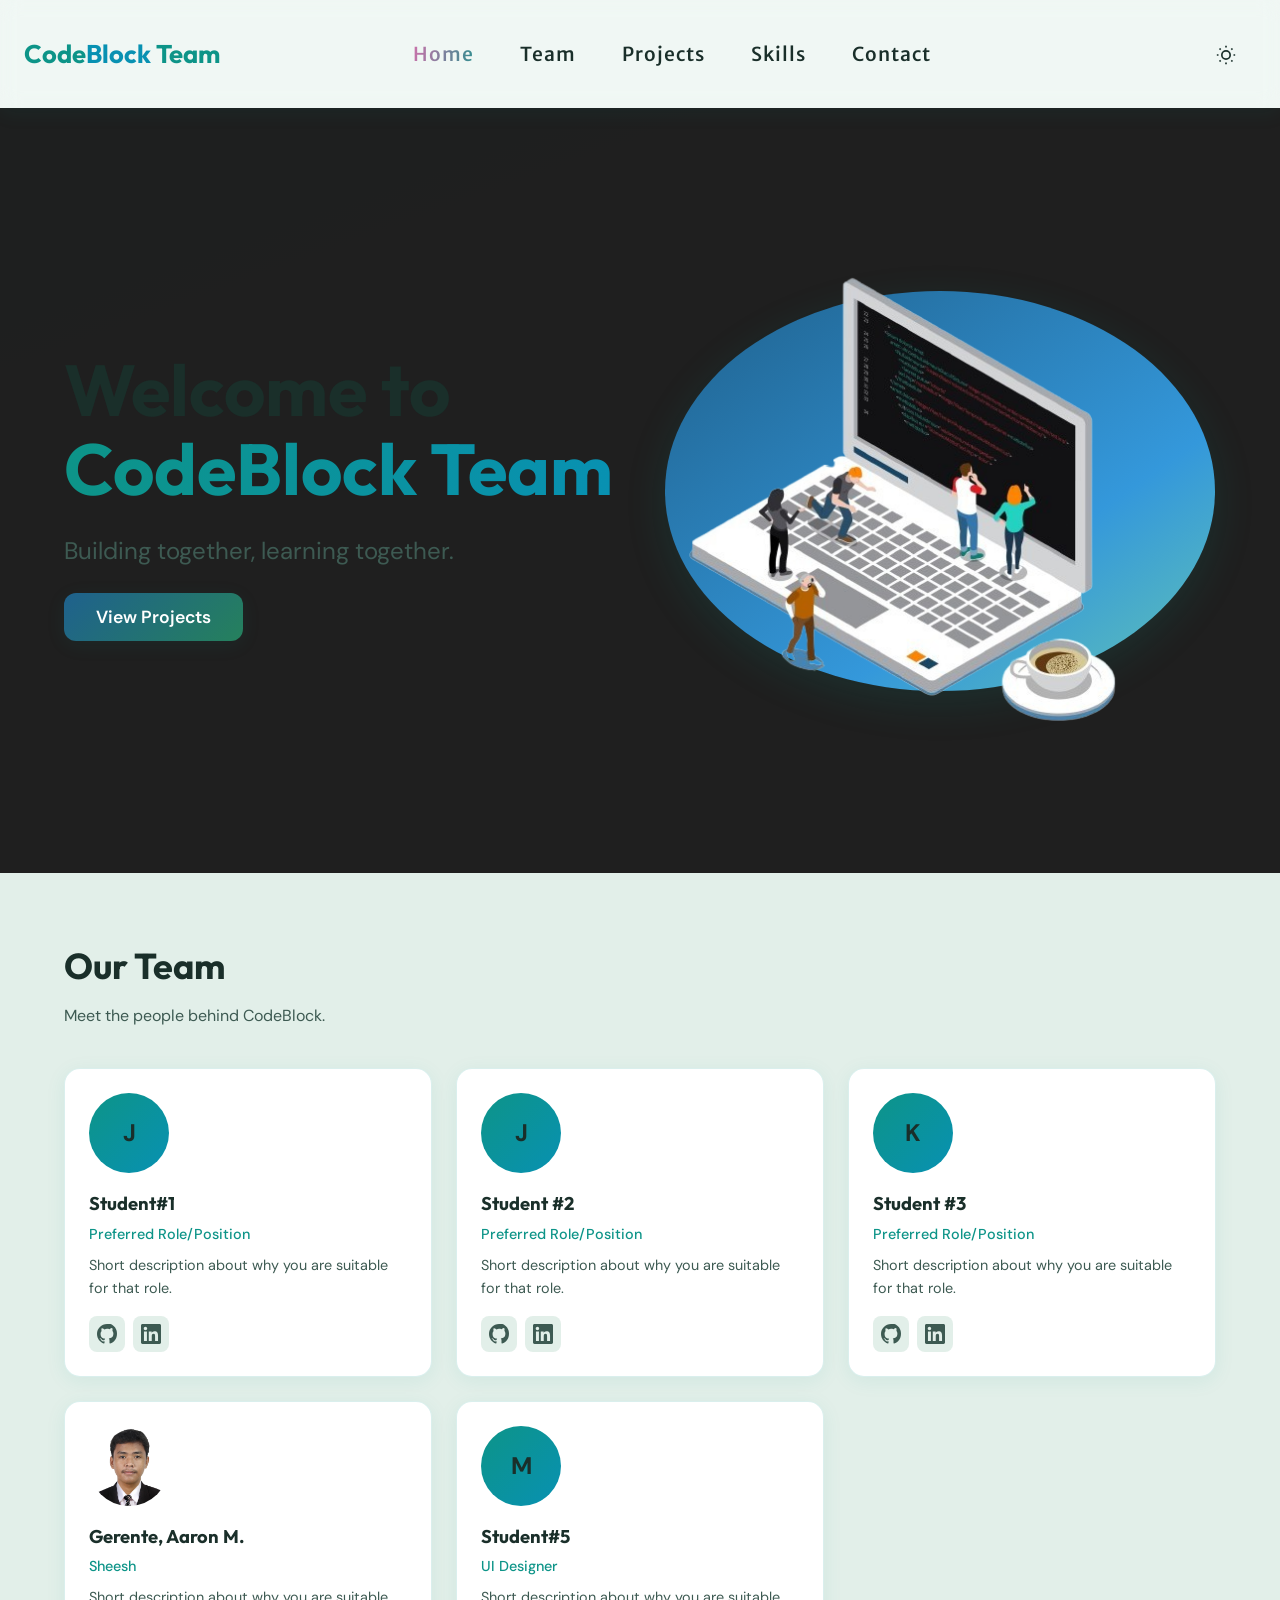
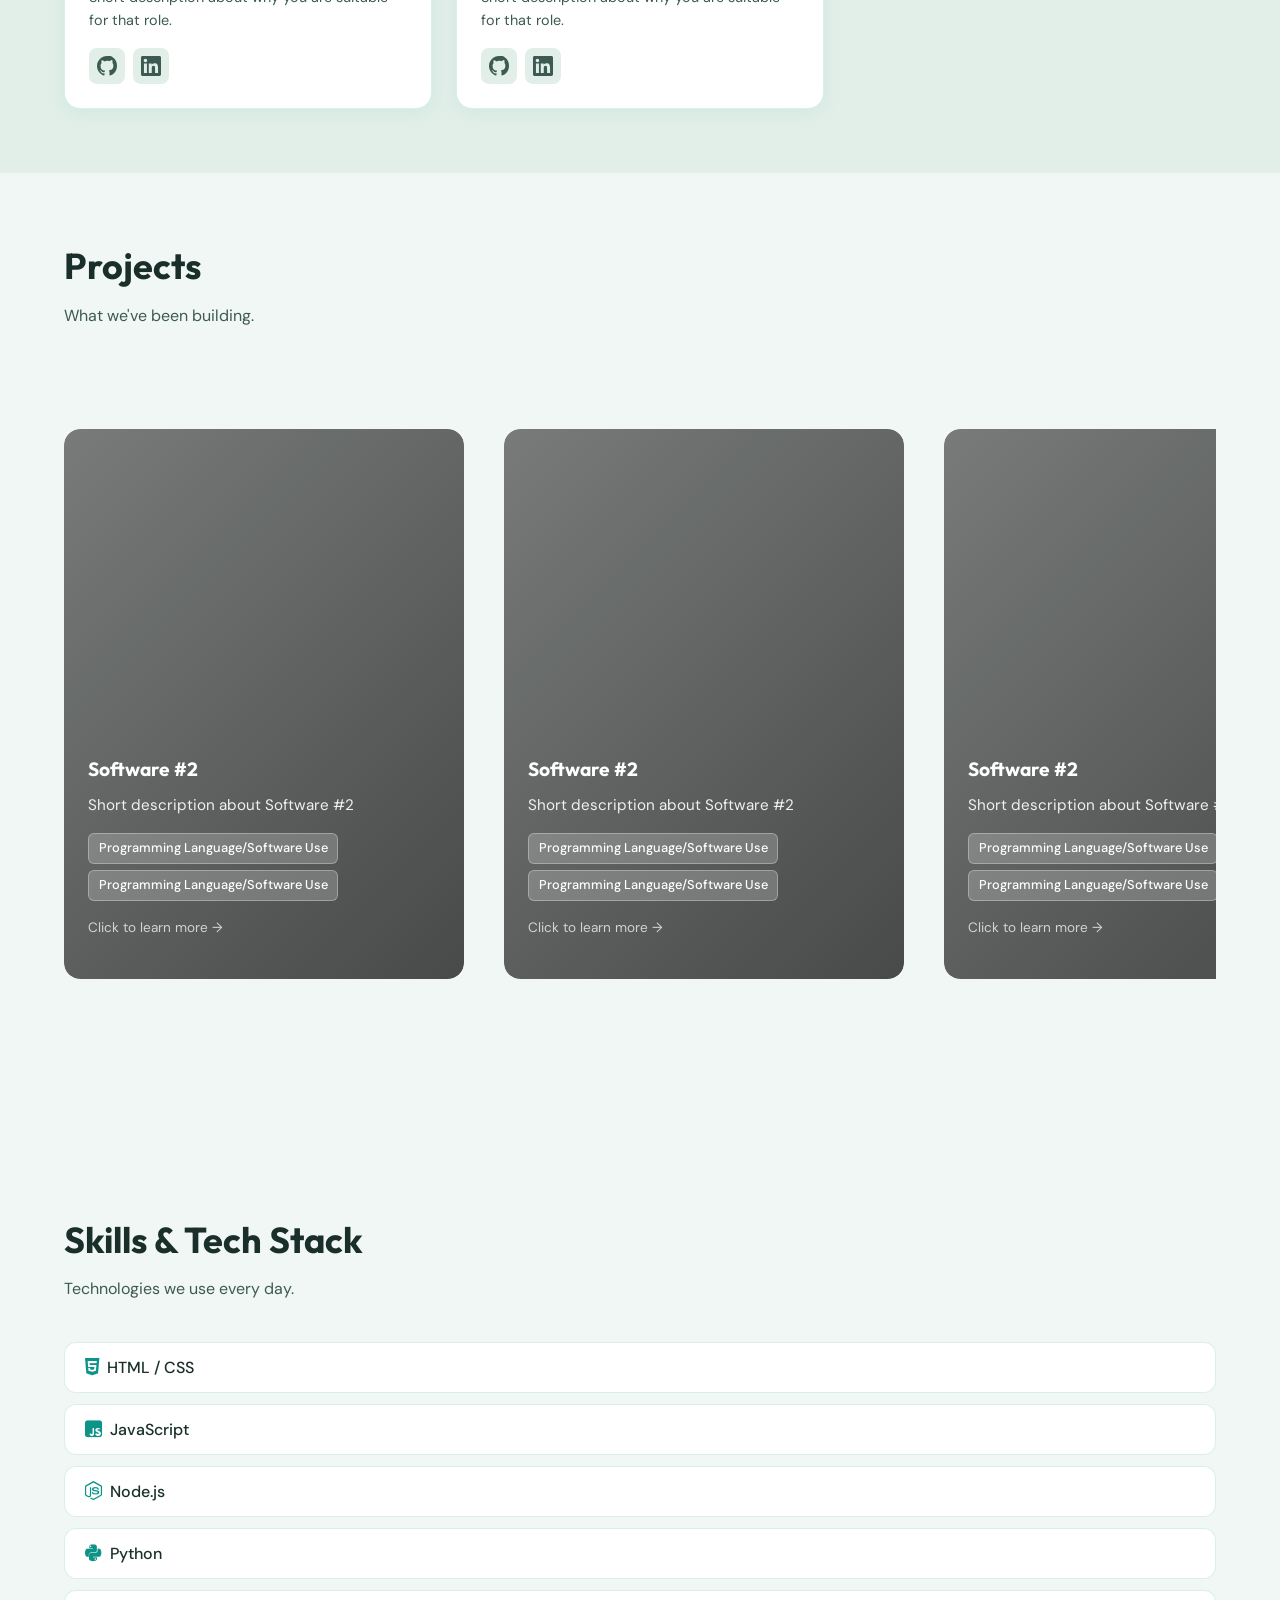
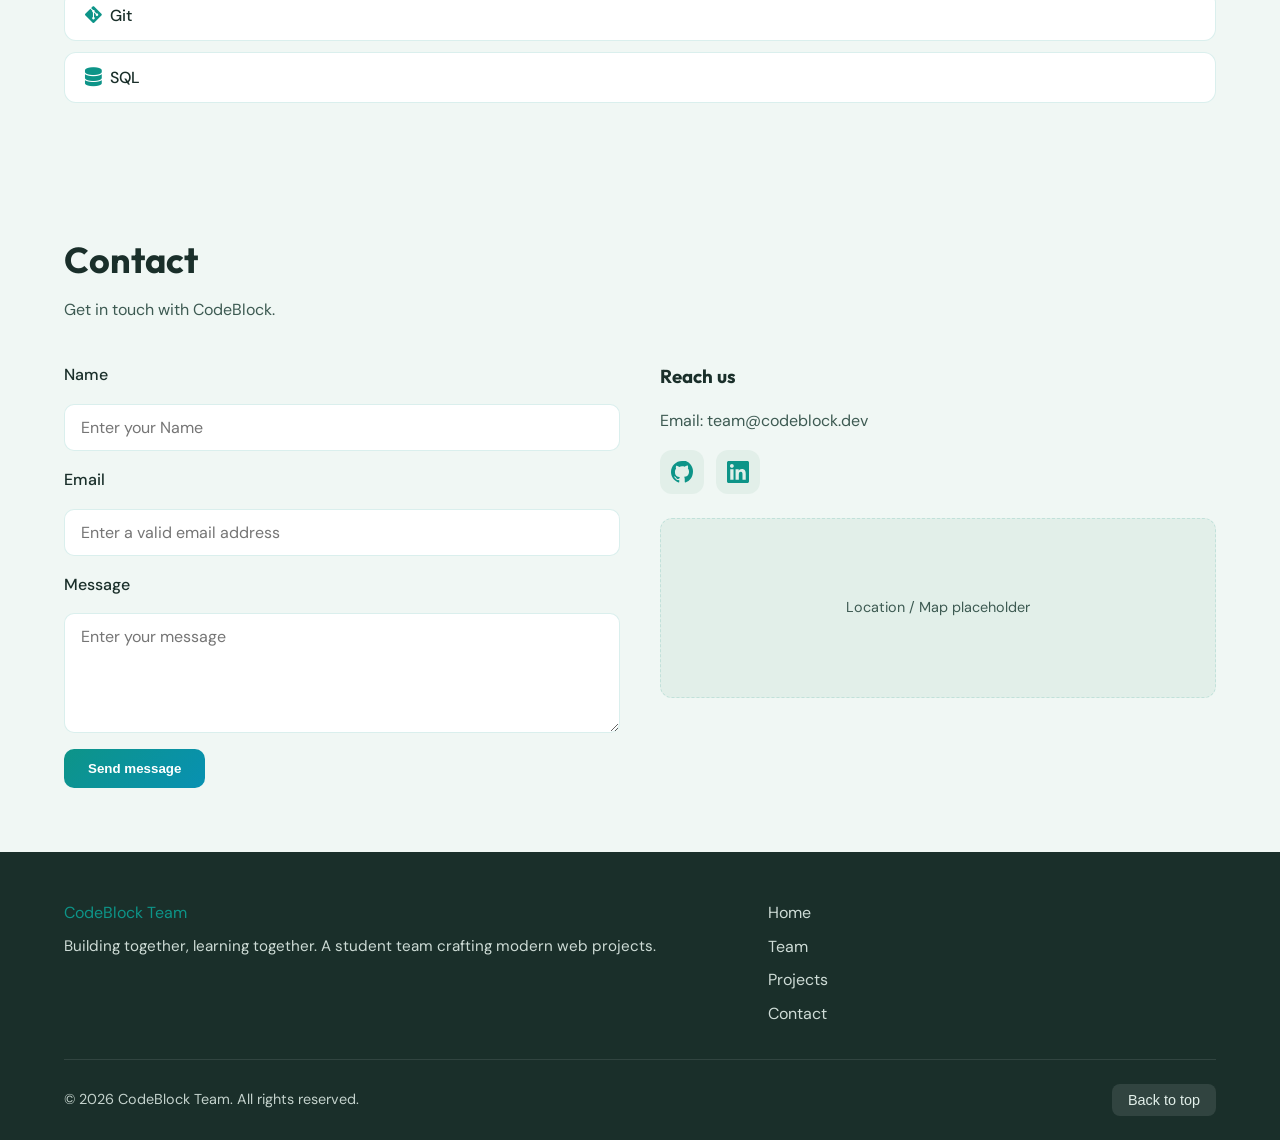
==== commit 6e33fe3f: "Added Value on Skills" ====
--- a/index.html
+++ b/index.html
@@ -273,51 +273,37 @@
                                     <div class="skill-item">
                                         <div class="skill-name"> HTML / CSS</div>
                                         <div class="progress-bar">
-                                            <div class="progress" style="width: 90%"></div>
-                                        </div>
-                                        <div class="percentage">90%</div>
-                                    </div>
-                                    <div class="skill-item">
-                                        <div class="skill-name"> JavaScript</div>
-                                        <div class="progress-bar">
-                                            <div class="progress" style="width: 85%"></div>
-                                        </div>
-                                        <div class="percentage">85%</div>
-                                    </div>
-                                    <div class="skill-item">
-                                        <div class="skill-name"> Node.js</div>
-                                        <div class="progress-bar">
-                                            <div class="progress" style="width: 75%"></div>
-                                        </div>
-                                        <div class="percentage">75%</div>
+                                            <div class="progress" style="width: 57%"></div>
+                                        </div>
+                                        <div class="percentage">57%</div>
+                                    </div>
+                                    <div class="skill-item">
+                                        <div class="skill-name"> C/C++</div>
+                                        <div class="progress-bar">
+                                            <div class="progress" style="width: 46%"></div>
+                                        </div>
+                                        <div class="percentage">46%</div>
                                     </div>
                                     <div class="skill-item">
                                         <div class="skill-name"> Python</div>
                                         <div class="progress-bar">
-                                            <div class="progress" style="width: 80%"></div>
-                                        </div>
-                                        <div class="percentage">80%</div>
-                                    </div>
-                                    <div class="skill-item">
-                                        <div class="skill-name"> Git</div>
-                                        <div class="progress-bar">
-                                            <div class="progress" style="width: 95%"></div>
-                                        </div>
-                                        <div class="percentage">95%</div>
-                                    </div>
-                                    <div class="skill-item">
-                                        <div class="skill-name"> SQL</div>
-                                        <div class="progress-bar">
-                                            <div class="progress" style="width: 70%"></div>
-                                        </div>
-                                        <div class="percentage">70%</div>
-                                    </div>
-                                    <div class="skill-item">
-                                        <div class="skill-name"> Ruby</div>
-                                        <div class="progress-bar">
-                                            <div class="progress" style="width: 60%"></div>
-                                        </div>
-                                        <div class="percentage">60%</div>
+                                            <div class="progress" style="width: 65%"></div>
+                                        </div>
+                                        <div class="percentage">65%</div>
+                                    </div>
+                                    <div class="skill-item">
+                                        <div class="skill-name"> javaScript</div>
+                                        <div class="progress-bar">
+                                            <div class="progress" style="width: 53%"></div>
+                                        </div>
+                                        <div class="percentage">53%</div>
+                                    </div>
+                                    <div class="skill-item">
+                                        <div class="skill-name"> MySQL</div>
+                                        <div class="progress-bar">
+                                            <div class="progress" style="width: 32%"></div>
+                                        </div>
+                                        <div class="percentage">32%</div>
                                     </div>
                                 </div>
                             </div>
@@ -326,25 +312,53 @@
                                 <h3 class="reveal-on-scroll">Application Software</h3>
                                 <div class="skills-wrap reveal-on-scroll">
                                     <div class="skill-item">
-                                        <div class="skill-name"> Photoshop</div>
-                                        <div class="progress-bar">
-                                            <div class="progress" style="width: 80%"></div>
-                                        </div>
-                                        <div class="percentage">80%</div>
+                                        <div class="skill-name"> Dev C++</div>
+                                        <div class="progress-bar">
+                                            <div class="progress" style="width: 57%"></div>
+                                        </div>
+                                        <div class="percentage">57%</div>
                                     </div>
                                     <div class="skill-item">
                                         <div class="skill-name"> Figma</div>
                                         <div class="progress-bar">
-                                            <div class="progress" style="width: 85%"></div>
-                                        </div>
-                                        <div class="percentage">85%</div>
+                                            <div class="progress" style="width: 30%"></div>
+                                        </div>
+                                        <div class="percentage"> 30%</div>
                                     </div>
                                     <div class="skill-item">
                                         <div class="skill-name"> VS Code</div>
                                         <div class="progress-bar">
-                                            <div class="progress" style="width: 90%"></div>
-                                        </div>
-                                        <div class="percentage">90%</div>
+                                            <div class="progress" style="width: 63%"></div>
+                                        </div>
+                                        <div class="percentage">63%</div>
+                                    </div>
+                                    <div class="skill-item">
+                                        <div class="skill-name"> Proteus</div>
+                                        <div class="progress-bar">
+                                            <div class="progress" style="width: 65%"></div>
+                                        </div>
+                                        <div class="percentage">65%</div>
+                                    </div>
+                                    <div class="skill-item">
+                                        <div class="skill-name"> Arduino IDE</div>
+                                        <div class="progress-bar">
+                                            <div class="progress" style="width: 43%"></div>
+                                        </div>
+                                        <div class="percentage"> 43%</div>
+                                    </div>
+                                    <div class="skill-item">
+                                        <div class="skill-name"> Canva</div>
+                                        <div class="progress-bar">
+                                            <div class="progress" style="width: 49%"></div>
+                                        </div>
+                                        <div class="percentage"> 49%</div>
+                                    </div>
+                                    <div class="skill-item">
+                                        <div class="skill-name"> Node-RED</div>
+                                        <div class="progress-bar">
+                                            <div class="progress" style="width: 59%"></div>
+                                        </div>
+                                        <div class="percentage"> 59%</div>
                                     </div>
                                 </div>
                             </div>
@@ -532,46 +546,46 @@
                                 <h3 class="reveal-on-scroll">Language</h3>
                                 <div class="skills-wrap reveal-on-scroll">
                                     <div class="skill-item">
-                                        <div class="skill-name"> HTML / CSS</div>
-                                        <div class="progress-bar">
-                                            <div class="progress" style="width: 90%"></div>
-                                        </div>
-                                        <div class="percentage">90%</div>
-                                    </div>
-                                    <div class="skill-item">
-                                        <div class="skill-name"> JavaScript</div>
-                                        <div class="progress-bar">
-                                            <div class="progress" style="width: 85%"></div>
-                                        </div>
-                                        <div class="percentage">85%</div>
+                                        <div class="skill-name"> Python</div>
+                                        <div class="progress-bar">
+                                            <div class="progress" style="width: 60%"></div>
+                                        </div>
+                                        <div class="percentage">60%</div>
+                                    </div>
+                                    <div class="skill-item">
+                                        <div class="skill-name"> C/C++</div>
+                                        <div class="progress-bar">
+                                            <div class="progress" style="width: 30%"></div>
+                                        </div>
+                                        <div class="percentage">30%</div>
+                                    </div>
+                                    <div class="skill-item">
+                                        <div class="skill-name"> javaScript</div>
+                                        <div class="progress-bar">
+                                            <div class="progress" style="width: 30%"></div>
+                                        </div>
+                                        <div class="percentage">30%</div>
                                     </div>
                                     <div class="skill-item">
                                         <div class="skill-name"> Node.js</div>
                                         <div class="progress-bar">
-                                            <div class="progress" style="width: 75%"></div>
-                                        </div>
-                                        <div class="percentage">75%</div>
-                                    </div>
-                                    <div class="skill-item">
-                                        <div class="skill-name"> Python</div>
-                                        <div class="progress-bar">
-                                            <div class="progress" style="width: 80%"></div>
-                                        </div>
-                                        <div class="percentage">80%</div>
-                                    </div>
-                                    <div class="skill-item">
-                                        <div class="skill-name"> Git</div>
-                                        <div class="progress-bar">
-                                            <div class="progress" style="width: 95%"></div>
-                                        </div>
-                                        <div class="percentage">95%</div>
-                                    </div>
-                                    <div class="skill-item">
-                                        <div class="skill-name"> SQL</div>
-                                        <div class="progress-bar">
-                                            <div class="progress" style="width: 70%"></div>
-                                        </div>
-                                        <div class="percentage">70%</div>
+                                            <div class="progress" style="width: 30%"></div>
+                                        </div>
+                                        <div class="percentage">30%</div>
+                                    </div>
+                                    <div class="skill-item">
+                                        <div class="skill-name"> Express.js</div>
+                                        <div class="progress-bar">
+                                            <div class="progress" style="width: 30%"></div>
+                                        </div>
+                                        <div class="percentage">30%</div>
+                                    </div>
+                                    <div class="skill-item">
+                                        <div class="skill-name"> MySQL</div>
+                                        <div class="progress-bar">
+                                            <div class="progress" style="width: 50%"></div>
+                                        </div>
+                                        <div class="percentage">50%</div>
                                     </div>
                                 </div>
                             </div>
@@ -580,25 +594,32 @@
                                 <h3 class="reveal-on-scroll">Application Software</h3>
                                 <div class="skills-wrap reveal-on-scroll">
                                     <div class="skill-item">
-                                        <div class="skill-name"> Photoshop</div>
-                                        <div class="progress-bar">
-                                            <div class="progress" style="width: 80%"></div>
-                                        </div>
-                                        <div class="percentage">80%</div>
-                                    </div>
-                                    <div class="skill-item">
-                                        <div class="skill-name"> Figma</div>
-                                        <div class="progress-bar">
-                                            <div class="progress" style="width: 85%"></div>
-                                        </div>
-                                        <div class="percentage">85%</div>
-                                    </div>
-                                    <div class="skill-item">
                                         <div class="skill-name"> VS Code</div>
                                         <div class="progress-bar">
-                                            <div class="progress" style="width: 90%"></div>
-                                        </div>
-                                        <div class="percentage">90%</div>
+                                            <div class="progress" style="width: 60%"></div>
+                                        </div>
+                                        <div class="percentage">60%</div>
+                                    </div>
+                                    <div class="skill-item">
+                                        <div class="skill-name"> Workbench</div>
+                                        <div class="progress-bar">
+                                            <div class="progress" style="width: 50%"></div>
+                                        </div>
+                                        <div class="percentage">50%</div>
+                                    </div>
+                                    <div class="skill-item">
+                                        <div class="skill-name"> Dev C++</div>
+                                        <div class="progress-bar">
+                                            <div class="progress" style="width: 70%"></div>
+                                        </div>
+                                        <div class="percentage">70%</div>
+                                    </div>
+                                    <div class="skill-item">
+                                        <div class="skill-name">  Figma</div>
+                                        <div class="progress-bar">
+                                            <div class="progress" style="width: 50%"></div>
+                                        </div>
+                                        <div class="percentage">50%</div>
                                     </div>
                                 </div>
                             </div>
@@ -788,23 +809,16 @@
                                     <div class="skill-item">
                                         <div class="skill-name"> HTML / CSS</div>
                                         <div class="progress-bar">
-                                            <div class="progress" style="width: 90%"></div>
-                                        </div>
-                                        <div class="percentage">90%</div>
-                                    </div>
-                                    <div class="skill-item">
-                                        <div class="skill-name"> JavaScript</div>
-                                        <div class="progress-bar">
-                                            <div class="progress" style="width: 85%"></div>
-                                        </div>
-                                        <div class="percentage">85%</div>
-                                    </div>
-                                    <div class="skill-item">
-                                        <div class="skill-name"> Node.js</div>
-                                        <div class="progress-bar">
-                                            <div class="progress" style="width: 75%"></div>
-                                        </div>
-                                        <div class="percentage">75%</div>
+                                            <div class="progress" style="width: 55%"></div>
+                                        </div>
+                                        <div class="percentage">55%</div>
+                                    </div>
+                                    <div class="skill-item">
+                                        <div class="skill-name"> C/C++</div>
+                                        <div class="progress-bar">
+                                            <div class="progress" style="width: 89%"></div>
+                                        </div>
+                                        <div class="percentage">89%</div>
                                     </div>
                                     <div class="skill-item">
                                         <div class="skill-name"> Python</div>
@@ -814,18 +828,11 @@
                                         <div class="percentage">80%</div>
                                     </div>
                                     <div class="skill-item">
-                                        <div class="skill-name"> Git</div>
-                                        <div class="progress-bar">
-                                            <div class="progress" style="width: 95%"></div>
-                                        </div>
-                                        <div class="percentage">95%</div>
-                                    </div>
-                                    <div class="skill-item">
-                                        <div class="skill-name"> SQL</div>
-                                        <div class="progress-bar">
-                                            <div class="progress" style="width: 70%"></div>
-                                        </div>
-                                        <div class="percentage">70%</div>
+                                        <div class="skill-name"> MySQL</div>
+                                        <div class="progress-bar">
+                                            <div class="progress" style="width: 40%"></div>
+                                        </div>
+                                        <div class="percentage">40%</div>
                                     </div>
                                 </div>
                             </div>
@@ -834,7 +841,7 @@
                                 <h3 class="reveal-on-scroll">Application Software</h3>
                                 <div class="skills-wrap reveal-on-scroll">
                                     <div class="skill-item">
-                                        <div class="skill-name"> Photoshop</div>
+                                        <div class="skill-name"> Canva</div>
                                         <div class="progress-bar">
                                             <div class="progress" style="width: 80%"></div>
                                         </div>
@@ -853,6 +860,20 @@
                                             <div class="progress" style="width: 90%"></div>
                                         </div>
                                         <div class="percentage">90%</div>
+                                    </div>
+                                    <div class="skill-item">
+                                        <div class="skill-name"> Dev C++</div>
+                                        <div class="progress-bar">
+                                            <div class="progress" style="width: 85%"></div>
+                                        </div>
+                                        <div class="percentage">85%</div>
+                                    </div>
+                                    <div class="skill-item">
+                                        <div class="skill-name"> Proteus</div>
+                                        <div class="progress-bar">
+                                            <div class="progress" style="width: 75%"></div>
+                                        </div>
+                                        <div class="percentage">75%</div>
                                     </div>
                                 </div>
                             </div>
--- a/style.css
+++ b/style.css
@@ -969,6 +969,7 @@
     display: flex;
     gap: 2rem;
     justify-content: space-between;
+    align-items: stretch;
 }
 
 .skills-section{
@@ -978,6 +979,7 @@
     border: 1px solid var(--border);
     width: 45%;
     margin-left: 1.5rem;
+    padding: 2rem;
 }
 
 .skills-section h3 {
@@ -1031,7 +1033,7 @@
 .skills-wrap {
     display: flex;
     flex-direction: column;
-    gap: 1rem;
+    gap: 0.65rem;
     justify-content: flex-start;
 }
 .skill-badge {
@@ -1060,9 +1062,9 @@
     display: flex;
     flex-direction: column;
     align-items: flex-start;
-    gap: 0.5rem;
-    margin-bottom: 1rem;
-    margin-top: 1rem;
+    gap: 0.25rem;
+    margin-bottom: 0.5rem;
+    margin-top: 0.5rem;
 }
 
 .skill-name {
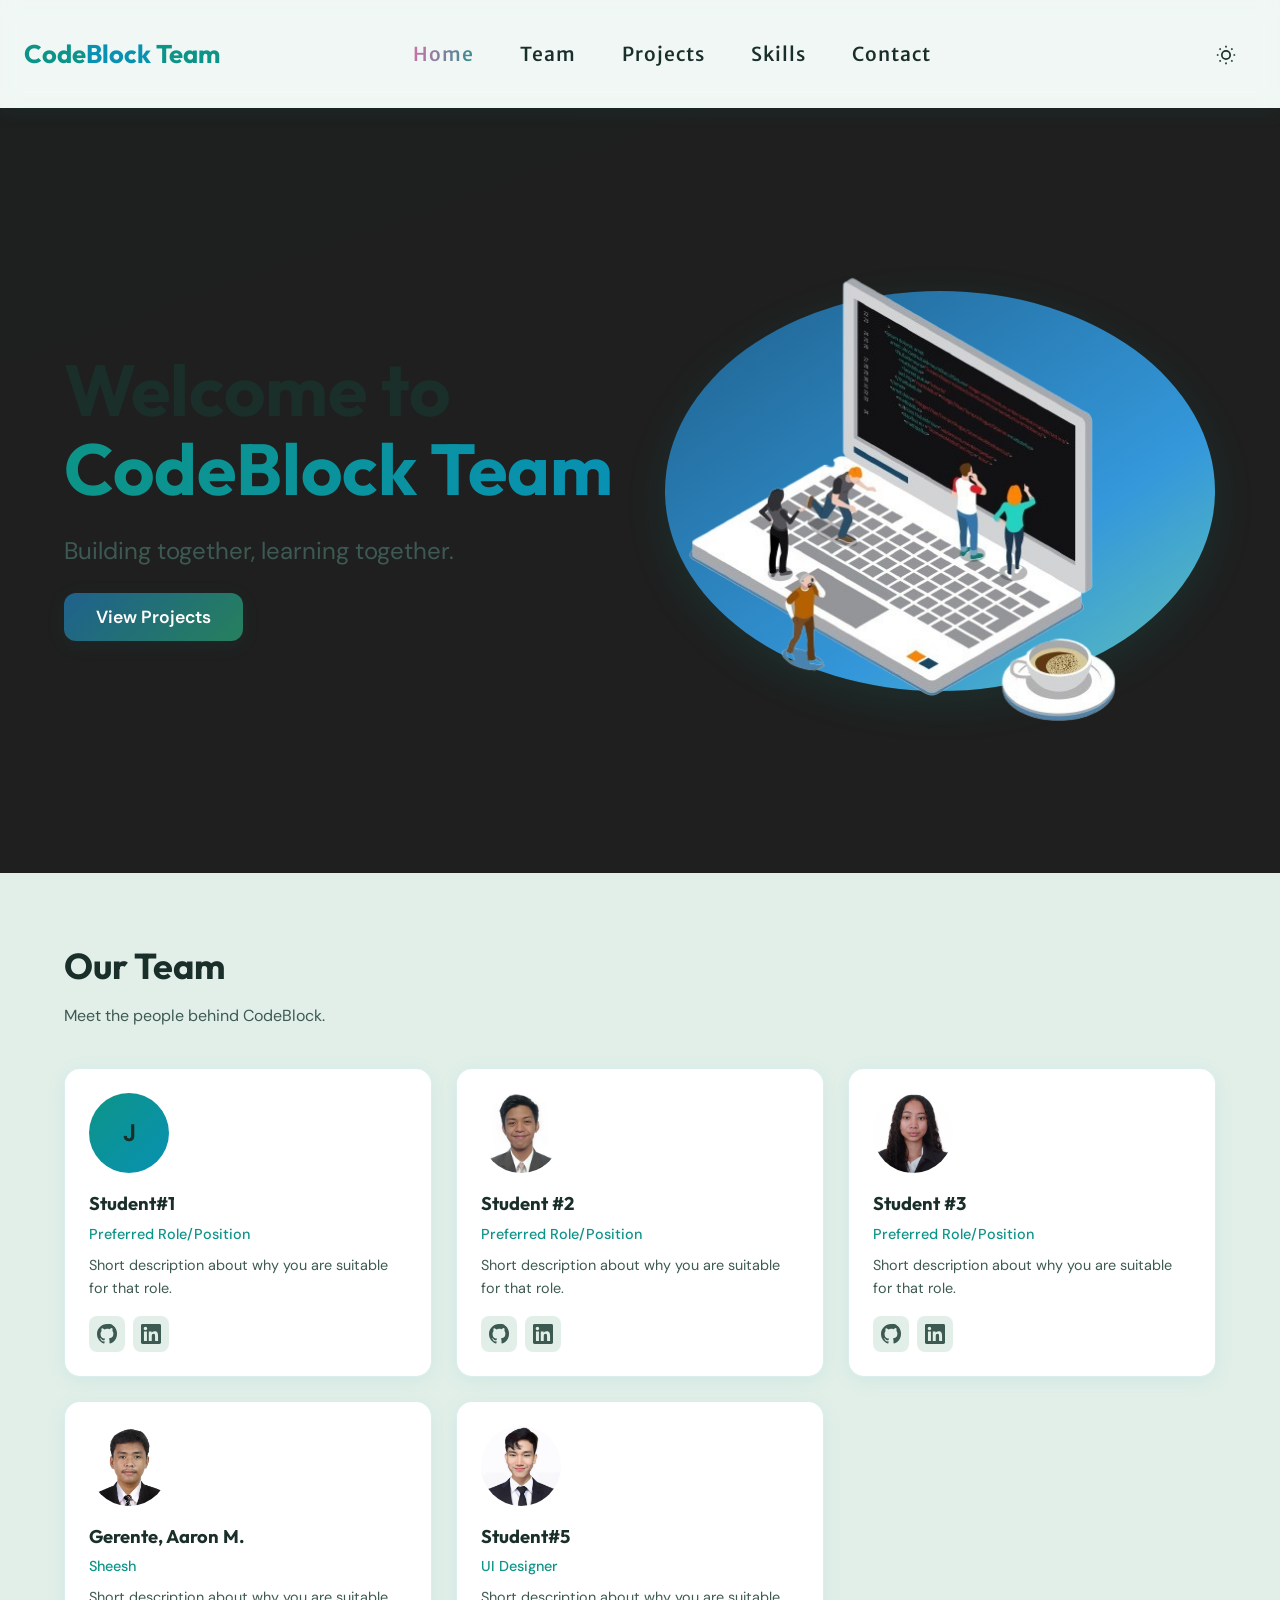
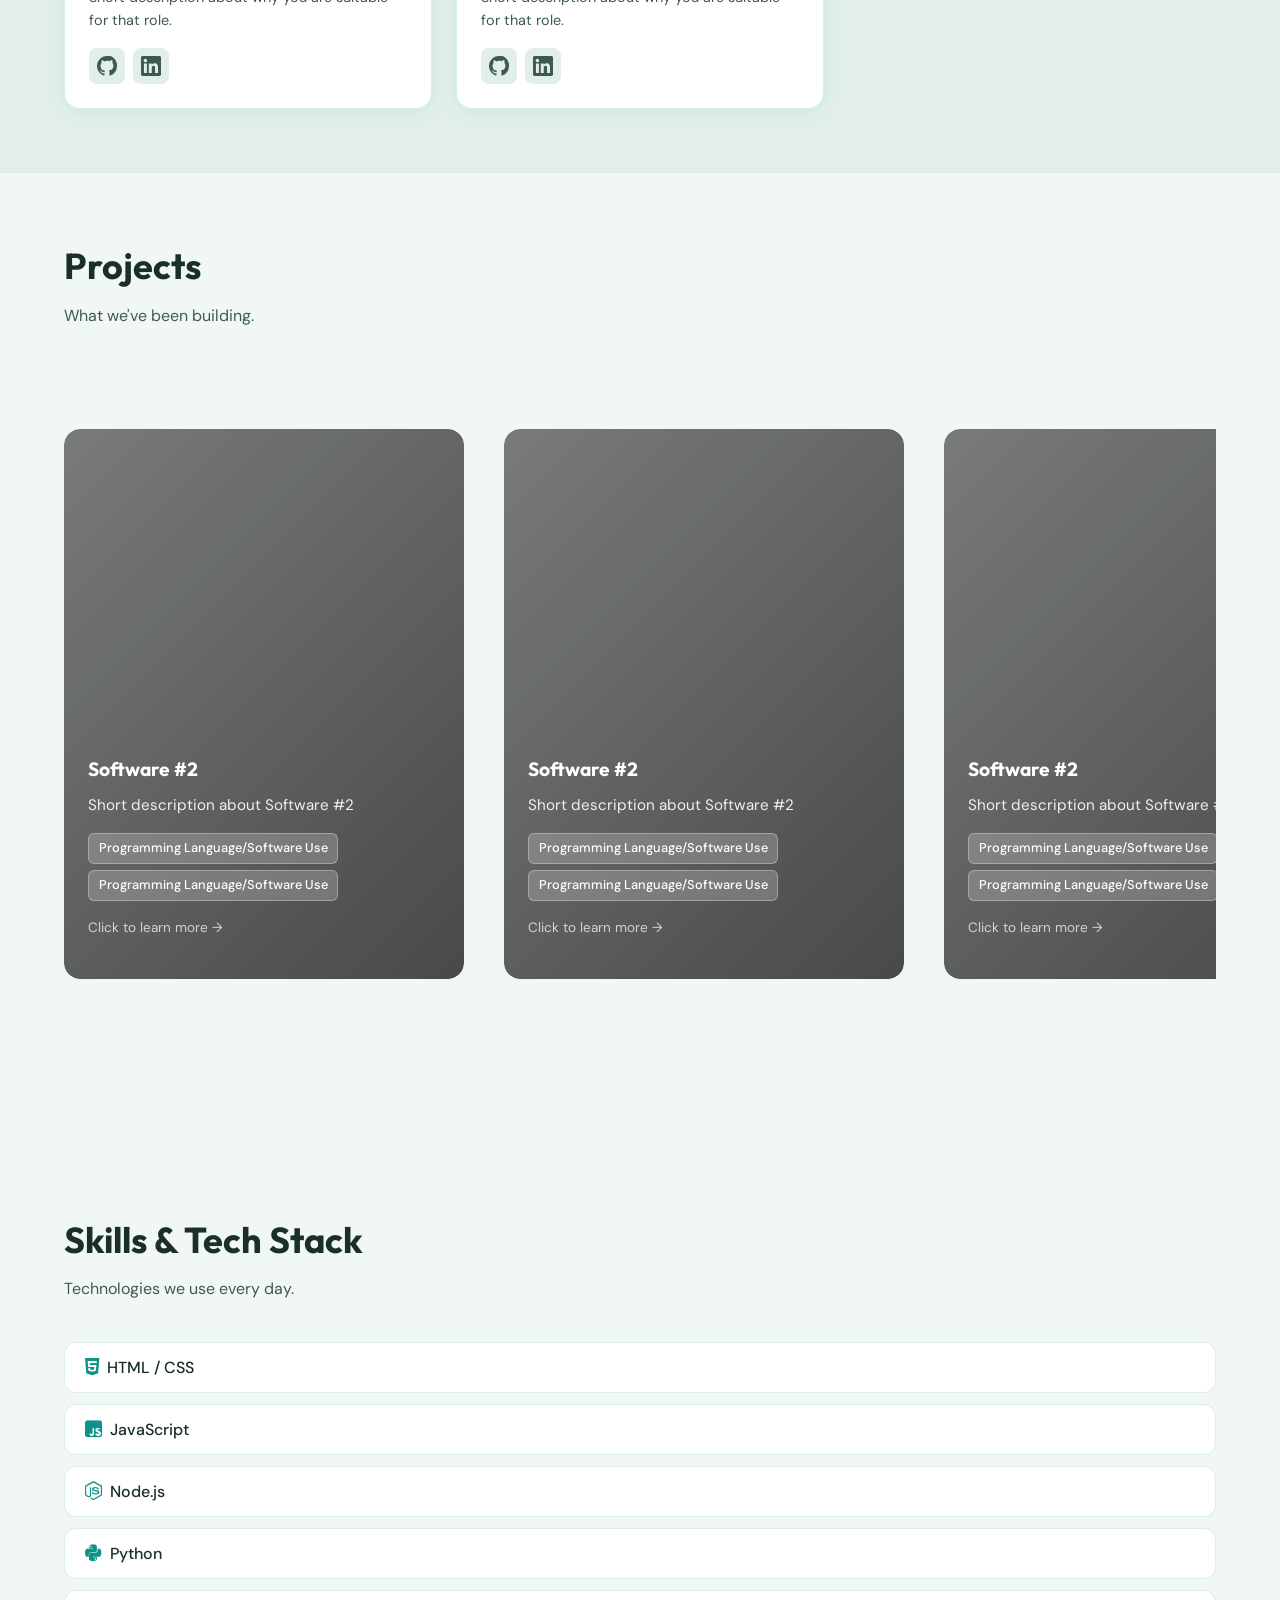
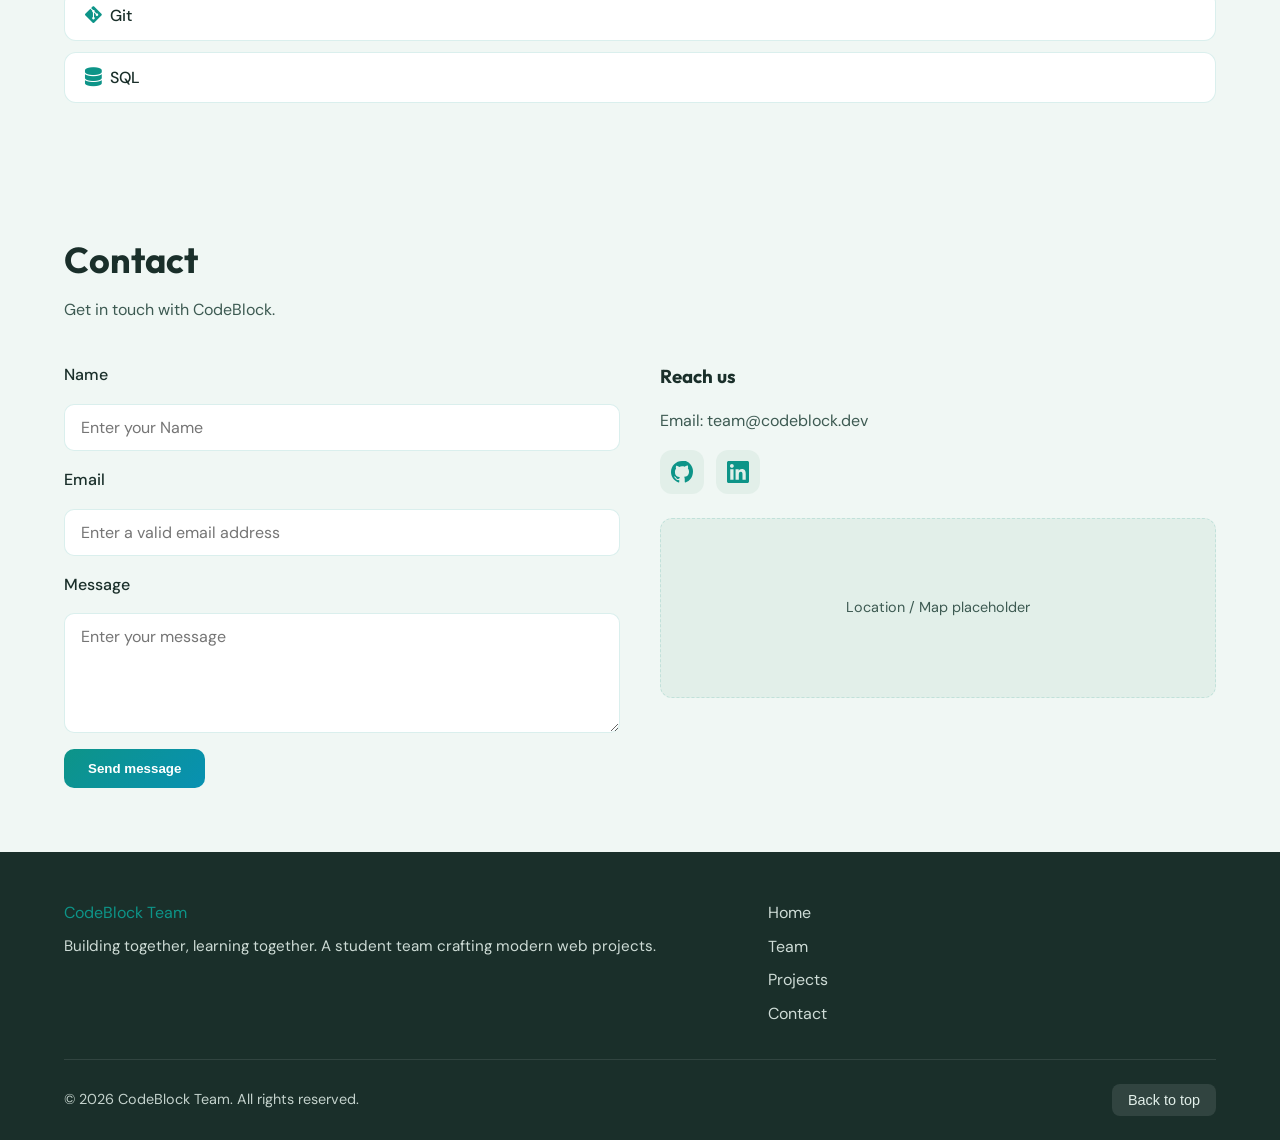
==== commit f01db0e3: "additional images and  border animations" ====
--- a/index.html
+++ b/index.html
@@ -81,7 +81,7 @@
                 <p class="section-tagline reveal-on-scroll">Meet the people behind CodeBlock.</p>
                 <div class="team-grid">
                     
-                        <article data-target="#Student1" class="member-card reveal-on-scroll" data-accent-light="#725CAD" data-blue-light="#AE75DA" data-bg-light="#FBF8FF" data-text-light="#6E026F" data-photo-light="#57595B" data-accent-dark="#AE75DA" data-blue-dark="#725CAD" data-bg-dark="#412B6B" data-text-dark="#FDCFFA" data-photo-dark="#ffffff">
+                        <article data-target="#Student1" class="member-card reveal-on-scroll animated-border-form" data-accent-light="#725CAD" data-blue-light="#AE75DA" data-bg-light="#FBF8FF" data-text-light="#6E026F" data-photo-light="#57595B" data-accent-dark="#AE75DA" data-blue-dark="#725CAD" data-bg-dark="#412B6B" data-text-dark="#FDCFFA" data-photo-dark="#ffffff">
                         <div class="member-photo">J</div>
                         <h3>Student#1</h3>
                         <p class="member-role">Preferred Role/Position</p>
@@ -92,8 +92,8 @@
                         </div>
                     </article>
                     
-                        <article data-target="#Student2" class="member-card reveal-on-scroll" data-accent-light="#7F8487" data-blue-light="#73777B" data-bg-light="#FAFAFA" data-text-light="#57595B" data-photo-light="#57595B" data-accent-dark="#ffffff" data-blue-dark="#BFC9D1" data-bg-dark="#393E46" data-text-dark="#7A7A73" data-photo-dark="#ffffff">
-                        <div class="member-photo">J</div>
+                        <article data-target="#Student2" class="member-card reveal-on-scroll animated-border-form" data-accent-light="#7F8487" data-blue-light="#73777B" data-bg-light="#FAFAFA" data-text-light="#57595B" data-photo-light="#57595B" data-accent-dark="#ffffff" data-blue-dark="#BFC9D1" data-bg-dark="#393E46" data-text-dark="#7A7A73" data-photo-dark="#ffffff">
+                        <div class="member-photo" style="background-image: url('img/Student2.jpg'); background-size: cover; background-position: center;"></div>
                         <h3>Student #2</h3>                        
                         <p class="member-role">Preferred Role/Position</p>                        
                         <p class="member-bio">Short description about why you are suitable for that role.</p>
@@ -103,8 +103,8 @@
                         </div>
                     </article>
                     
-                        <article data-target="#Student3" class="member-card reveal-on-scroll" data-accent-light="#10b981" data-blue-light="#34d399" data-bg-light="#f0fff4" data-text-light="#31694E" data-accent-dark="#A8BBA3" data-blue-dark="#059669" data-bg-dark="#042617" data-text-dark="#E2E8CE">
-                        <div class="member-photo">K</div>
+                        <article data-target="#Student3" class="member-card reveal-on-scroll animated-border-form" data-accent-light="#10b981" data-blue-light="#34d399" data-bg-light="#f0fff4" data-text-light="#31694E" data-accent-dark="#A8BBA3" data-blue-dark="#059669" data-bg-dark="#042617" data-text-dark="#E2E8CE">
+                        <div class="member-photo" style="background-image: url('img/Student3.jpg'); background-size: cover; background-position: center;"></div>
                         <h3>Student #3</h3>                        
                         <p class="member-role">Preferred Role/Position</p>                        
                         <p class="member-bio">Short description about why you are suitable for that role.</p>
@@ -114,8 +114,8 @@
                         </div>
                     </article>
                     
-                        <article data-target="#Student4" class="member-card reveal-on-scroll" data-accent-light="#10b981" data-blue-light="#34d399" data-bg-light="#f0fff4" data-text-light="#31694E" data-accent-dark="#A8BBA3" data-blue-dark="#059669" data-bg-dark="#32612D" data-text-dark="#E2E8CE">
-                        <div class="member-photo" style="background-image: url('img/aaron.JPG'); background-size: cover; background-position: center;"></div>
+                        <article data-target="#Student4" class="member-card reveal-on-scroll animated-border-form" data-accent-light="#10b981" data-blue-light="#34d399" data-bg-light="#f0fff4" data-text-light="#31694E" data-accent-dark="#A8BBA3" data-blue-dark="#059669" data-bg-dark="#32612D" data-text-dark="#E2E8CE">
+                        <div class="member-photo" style="background-image: url('img/Student4.JPG'); background-size: cover; background-position: center;"></div>
                         <h3>Gerente, Aaron M.</h3>                        
                         <p class="member-role">Sheesh</p>                        
                         <p class="member-bio">Short description about why you are suitable for that role.</p>
@@ -125,8 +125,8 @@
                         </div>
                     </article>
                     
-                        <article data-target="#Student5" class="member-card reveal-on-scroll" data-accent-light="#3b82f6" data-blue-light="#60a5fa" data-bg-light="#f0f8ff" data-text-light="#2D3C59" data-accent-dark="#BDE8F5" data-blue-dark="#088395" data-bg-dark="#071033" data-text-dark="#AEDEFC">
-                        <div class="member-photo">M</div>
+                        <article data-target="#Student5" class="member-card reveal-on-scroll animated-border-form" data-accent-light="#3b82f6" data-blue-light="#60a5fa" data-bg-light="#f0f8ff" data-text-light="#2D3C59" data-accent-dark="#BDE8F5" data-blue-dark="#088395" data-bg-dark="#071033" data-text-dark="#AEDEFC">
+                        <div class="member-photo" style="background-image: url('img/Student5.jpg'); background-size: cover; background-position: center;"></div>
                         <h3>Student#5</h3>                        
                         <p class="member-role">UI Designer</p>                        
                         <p class="member-bio">Short description about why you are suitable for that role.</p>
@@ -150,16 +150,18 @@
 
                     <div class="popup-content">
                         <div class="profile-card" align="center">
-                            <div class="member-photo">J</div>
-                            <h2>Student #1</h2>
-                            <p class="member-role" style="font-size: 1.05rem;">Preferred Role/Position</p>                        
-                            <p class="member-bio" style="font-size: 1.05rem;">Short description about why you are suitable for that role.</p>
-                            <div class="profile-links">
-                                <div>
-                                    <a href="#" aria-label="GitHub"><svg class="social-icon" xmlns="http://www.w3.org/2000/svg" width="30" height="30" viewBox="0 0 24 24" fill="currentColor" aria-hidden="true"><path d="M12 0C5.37 0 0 5.37 0 12c0 5.31 3.435 9.795 8.205 11.385.6.105.825-.255.825-.57 0-.285-.015-1.04-.015-2.04-3.33.724-4.035-1.61-4.035-1.61C4.42 18.07 3.63 17.7 3.63 17.7c-1.086-.744.084-.729.084-.729 1.205.084 1.838 1.236 1.838 1.236 1.07 1.835 2.807 1.305 3.495.998.108-.776.417-1.305.76-1.605-2.665-.305-5.526-1.22-5.526-5.981 0-1.311.469-2.381 1.235-3.221-.124-.303-.535-1.524.117-3.176 0 0 1.008-.322 3.301 1.23A11.509 11.509 0 0112 5.803c1.02.005 2.047.138 3.006.404 2.29-1.552 3.297-1.23 3.297-1.23.653 1.653.242 2.874.118 3.176.77.84 1.235 1.911 1.235 3.221 0 4.661-2.804 5.675-5.479 5.921.43.372.823 1.102.823 2.222v3.293c0 .319.192.694.801.576C20.566 22.092 24 17.592 24 11.297c0-6.627-5.373-12-12-12z"/></svg></a>
-                                </div>
-                                <div>
-                                    <a href="#" aria-label="LinkedIn"><svg class="social-icon" xmlns="http://www.w3.org/2000/svg" width="30" height="30" viewBox="0 0 24 24" fill="currentColor" aria-hidden="true"><path d="M20.447 20.452h-3.554v-5.569c0-1.328-.027-3.037-1.852-3.037-1.853 0-2.136 1.445-2.136 2.939v5.667H9.351V9h3.414v1.561h.046c.477-.9 1.637-1.85 3.37-1.85 3.601 0 4.267 2.37 4.267 5.455v6.286zM5.337 7.433c-1.144 0-2.063-.926-2.063-2.065 0-1.138.92-2.063 2.063-2.063 1.14 0 2.064.925 2.064 2.063 0 1.139-.925 2.065-2.064 2.065zm1.782 13.019H3.555V9h3.564v11.452zM22.225 0H1.771C.792 0 0 .774 0 1.729v20.542C0 23.227.792 24 1.771 24h20.451C23.2 24 24 23.227 24 22.271V1.729C24 .774 23.2 0 22.222 0h.003z"/></svg></a>
+                            <div class="glass">
+                                <div class="member-photo">J</div>
+                                <h2>Student #1</h2>
+                                <p class="member-role" style="font-size: 1.05rem;">Preferred Role/Position</p>                        
+                                <p class="member-bio" style="font-size: 1.05rem;">Short description about why you are suitable for that role.</p>
+                                <div class="profile-links">
+                                    <div>
+                                        <a href="#" aria-label="GitHub"><svg class="social-icon" xmlns="http://www.w3.org/2000/svg" width="30" height="30" viewBox="0 0 24 24" fill="currentColor" aria-hidden="true"><path d="M12 0C5.37 0 0 5.37 0 12c0 5.31 3.435 9.795 8.205 11.385.6.105.825-.255.825-.57 0-.285-.015-1.04-.015-2.04-3.33.724-4.035-1.61-4.035-1.61C4.42 18.07 3.63 17.7 3.63 17.7c-1.086-.744.084-.729.084-.729 1.205.084 1.838 1.236 1.838 1.236 1.07 1.835 2.807 1.305 3.495.998.108-.776.417-1.305.76-1.605-2.665-.305-5.526-1.22-5.526-5.981 0-1.311.469-2.381 1.235-3.221-.124-.303-.535-1.524.117-3.176 0 0 1.008-.322 3.301 1.23A11.509 11.509 0 0112 5.803c1.02.005 2.047.138 3.006.404 2.29-1.552 3.297-1.23 3.297-1.23.653 1.653.242 2.874.118 3.176.77.84 1.235 1.911 1.235 3.221 0 4.661-2.804 5.675-5.479 5.921.43.372.823 1.102.823 2.222v3.293c0 .319.192.694.801.576C20.566 22.092 24 17.592 24 11.297c0-6.627-5.373-12-12-12z"/></svg></a>
+                                    </div>
+                                    <div>
+                                        <a href="#" aria-label="LinkedIn"><svg class="social-icon" xmlns="http://www.w3.org/2000/svg" width="30" height="30" viewBox="0 0 24 24" fill="currentColor" aria-hidden="true"><path d="M20.447 20.452h-3.554v-5.569c0-1.328-.027-3.037-1.852-3.037-1.853 0-2.136 1.445-2.136 2.939v5.667H9.351V9h3.414v1.561h.046c.477-.9 1.637-1.85 3.37-1.85 3.601 0 4.267 2.37 4.267 5.455v6.286zM5.337 7.433c-1.144 0-2.063-.926-2.063-2.065 0-1.138.92-2.063 2.063-2.063 1.14 0 2.064.925 2.064 2.063 0 1.139-.925 2.065-2.064 2.065zm1.782 13.019H3.555V9h3.564v11.452zM22.225 0H1.771C.792 0 0 .774 0 1.729v20.542C0 23.227.792 24 1.771 24h20.451C23.2 24 24 23.227 24 22.271V1.729C24 .774 23.2 0 22.222 0h.003z"/></svg></a>
+                                    </div>
                                 </div>
                             </div>
                         </div>
@@ -201,6 +203,9 @@
                                                     Bulacan State University
                                                 </h3>
                                                 <p>
+                                                    Program:  *
+                                                </p>
+                                                <p>
                                                     Years Attended: 2023 - Present
                                                 </p>
                                             </div>
@@ -226,7 +231,7 @@
                             <p class="section-tagline reveal-on-scroll">Participation and works over the years.</p>
                             <div class="experience-grid">
                                 <div class="dropdown reveal-on-scroll">
-                                    <div class="select">
+                                    <div class="select animated-border-form">
                                         <span class="experience-list">
                                             <h3>Name #1</h3>
                                         </span>
@@ -238,7 +243,7 @@
                                     </article>
                                 </div>
                                 <div class="dropdown reveal-on-scroll">
-                                    <div class="select">
+                                    <div class="select animated-border-form">
                                         <span class="experience-list">
                                             <h3>Name #2</h3>
                                         </span>
@@ -250,7 +255,7 @@
                                     </article>
                                 </div>
                                 <div class="dropdown reveal-on-scroll">
-                                    <div class="select">
+                                    <div class="select animated-border-form">
                                         <span class="experience-list">
                                             <h3>Name #3</h3>
                                         </span>
@@ -367,8 +372,8 @@
                         <div class="references-section container">
                             <h3 class="reveal-on-scroll">References</h3>
                             <p class="section-tagline reveal-on-scroll">Find who our referees are.</p>
-                                <div class="references-grid">
-                                    <div class="references-card reveal-on-scroll">
+                                <div class="references-grid animated-border-form">
+                                    <div class="references-card reveal-on-scroll animated-border-form">
                                         <h3>Name</h3>
                                         <p>
                                             Position: 
@@ -377,7 +382,7 @@
                                             Contact:
                                         </p>
                                     </div>
-                                    <div class="references-card reveal-on-scroll">
+                                    <div class="references-card reveal-on-scroll animated-border-form">
                                         <h3>Name</h3>
                                         <p>
                                             Position: 
@@ -424,16 +429,18 @@
 
                     <div class="popup-content">
                         <div class="profile-card" align="center">
-                            <div class="member-photo">J</div>
-                            <h2>Student #2</h2>
-                            <p class="member-role" style="font-size: 1.05rem;">Preferred Role/Position</p>                        
-                            <p class="member-bio" style="font-size: 1.05rem;">Short description about why you are suitable for that role.</p>
-                            <div class="profile-links">
-                                <div>
-                                    <a href="#" aria-label="GitHub"><svg class="social-icon" xmlns="http://www.w3.org/2000/svg" width="30" height="30" viewBox="0 0 24 24" fill="currentColor" aria-hidden="true"><path d="M12 0C5.37 0 0 5.37 0 12c0 5.31 3.435 9.795 8.205 11.385.6.105.825-.255.825-.57 0-.285-.015-1.04-.015-2.04-3.33.724-4.035-1.61-4.035-1.61C4.42 18.07 3.63 17.7 3.63 17.7c-1.086-.744.084-.729.084-.729 1.205.084 1.838 1.236 1.838 1.236 1.07 1.835 2.807 1.305 3.495.998.108-.776.417-1.305.76-1.605-2.665-.305-5.526-1.22-5.526-5.981 0-1.311.469-2.381 1.235-3.221-.124-.303-.535-1.524.117-3.176 0 0 1.008-.322 3.301 1.23A11.509 11.509 0 0112 5.803c1.02.005 2.047.138 3.006.404 2.29-1.552 3.297-1.23 3.297-1.23.653 1.653.242 2.874.118 3.176.77.84 1.235 1.911 1.235 3.221 0 4.661-2.804 5.675-5.479 5.921.43.372.823 1.102.823 2.222v3.293c0 .319.192.694.801.576C20.566 22.092 24 17.592 24 11.297c0-6.627-5.373-12-12-12z"/></svg></a>
-                                </div>
-                                <div>
-                                    <a href="#" aria-label="LinkedIn"><svg class="social-icon" xmlns="http://www.w3.org/2000/svg" width="30" height="30" viewBox="0 0 24 24" fill="currentColor" aria-hidden="true"><path d="M20.447 20.452h-3.554v-5.569c0-1.328-.027-3.037-1.852-3.037-1.853 0-2.136 1.445-2.136 2.939v5.667H9.351V9h3.414v1.561h.046c.477-.9 1.637-1.85 3.37-1.85 3.601 0 4.267 2.37 4.267 5.455v6.286zM5.337 7.433c-1.144 0-2.063-.926-2.063-2.065 0-1.138.92-2.063 2.063-2.063 1.14 0 2.064.925 2.064 2.063 0 1.139-.925 2.065-2.064 2.065zm1.782 13.019H3.555V9h3.564v11.452zM22.225 0H1.771C.792 0 0 .774 0 1.729v20.542C0 23.227.792 24 1.771 24h20.451C23.2 24 24 23.227 24 22.271V1.729C24 .774 23.2 0 22.222 0h.003z"/></svg></a>
+                            <div class="glass">
+                                <div class="member-photo" style="background-image: url('img/Student2.jpg'); background-size: cover; background-position: center;"></div>
+                                <h2>Student #2</h2>
+                                <p class="member-role" style="font-size: 1.05rem;">Preferred Role/Position</p>                        
+                                <p class="member-bio" style="font-size: 1.05rem;">Short description about why you are suitable for that role.</p>
+                                <div class="profile-links">
+                                    <div>
+                                        <a href="#" aria-label="GitHub"><svg class="social-icon" xmlns="http://www.w3.org/2000/svg" width="30" height="30" viewBox="0 0 24 24" fill="currentColor" aria-hidden="true"><path d="M12 0C5.37 0 0 5.37 0 12c0 5.31 3.435 9.795 8.205 11.385.6.105.825-.255.825-.57 0-.285-.015-1.04-.015-2.04-3.33.724-4.035-1.61-4.035-1.61C4.42 18.07 3.63 17.7 3.63 17.7c-1.086-.744.084-.729.084-.729 1.205.084 1.838 1.236 1.838 1.236 1.07 1.835 2.807 1.305 3.495.998.108-.776.417-1.305.76-1.605-2.665-.305-5.526-1.22-5.526-5.981 0-1.311.469-2.381 1.235-3.221-.124-.303-.535-1.524.117-3.176 0 0 1.008-.322 3.301 1.23A11.509 11.509 0 0112 5.803c1.02.005 2.047.138 3.006.404 2.29-1.552 3.297-1.23 3.297-1.23.653 1.653.242 2.874.118 3.176.77.84 1.235 1.911 1.235 3.221 0 4.661-2.804 5.675-5.479 5.921.43.372.823 1.102.823 2.222v3.293c0 .319.192.694.801.576C20.566 22.092 24 17.592 24 11.297c0-6.627-5.373-12-12-12z"/></svg></a>
+                                    </div>
+                                    <div>
+                                        <a href="#" aria-label="LinkedIn"><svg class="social-icon" xmlns="http://www.w3.org/2000/svg" width="30" height="30" viewBox="0 0 24 24" fill="currentColor" aria-hidden="true"><path d="M20.447 20.452h-3.554v-5.569c0-1.328-.027-3.037-1.852-3.037-1.853 0-2.136 1.445-2.136 2.939v5.667H9.351V9h3.414v1.561h.046c.477-.9 1.637-1.85 3.37-1.85 3.601 0 4.267 2.37 4.267 5.455v6.286zM5.337 7.433c-1.144 0-2.063-.926-2.063-2.065 0-1.138.92-2.063 2.063-2.063 1.14 0 2.064.925 2.064 2.063 0 1.139-.925 2.065-2.064 2.065zm1.782 13.019H3.555V9h3.564v11.452zM22.225 0H1.771C.792 0 0 .774 0 1.729v20.542C0 23.227.792 24 1.771 24h20.451C23.2 24 24 23.227 24 22.271V1.729C24 .774 23.2 0 22.222 0h.003z"/></svg></a>
+                                    </div>
                                 </div>
                             </div>
                         </div>
@@ -475,6 +482,9 @@
                                                     Bulacan State University
                                                 </h3>
                                                 <p>
+                                                    Program:  *
+                                                </p>
+                                                <p>
                                                     Years Attended: 2023 - Present
                                                 </p>
                                             </div>
@@ -484,7 +494,7 @@
                                                     Name
                                                 </h3>
                                                 <p>
-                                                    Track and Strand:
+                                                    Track and Strand: 
                                                 </p>
                                                 <p>
                                                     Years Attended: #### - ####
@@ -500,7 +510,7 @@
                             <p class="section-tagline reveal-on-scroll">Participation and works over the years.</p>
                             <div class="experience-grid">
                                 <div class="dropdown reveal-on-scroll">
-                                    <div class="select">
+                                    <div class="select animated-border-form">
                                         <span class="experience-list">
                                             <h3>Name #1</h3>
                                         </span>
@@ -512,7 +522,7 @@
                                     </article>
                                 </div>
                                 <div class="dropdown reveal-on-scroll">
-                                    <div class="select">
+                                    <div class="select animated-border-form">
                                         <span class="experience-list">
                                             <h3>Name #2</h3>
                                         </span>
@@ -524,7 +534,7 @@
                                     </article>
                                 </div>
                                 <div class="dropdown reveal-on-scroll">
-                                    <div class="select">
+                                    <div class="select animated-border-form">
                                         <span class="experience-list">
                                             <h3>Name #3</h3>
                                         </span>
@@ -628,8 +638,8 @@
                         <div class="references-section container">
                             <h3 class="reveal-on-scroll">References</h3>
                             <p class="section-tagline reveal-on-scroll">Find who our referees are.</p>
-                                <div class="references-grid">
-                                    <div class="references-card reveal-on-scroll">
+                                <div class="references-grid animated-border-form">
+                                    <div class="references-card reveal-on-scroll animated-border-form">
                                         <h3>Name</h3>
                                         <p>
                                             Position: 
@@ -638,7 +648,7 @@
                                             Contact:
                                         </p>
                                     </div>
-                                    <div class="references-card reveal-on-scroll">
+                                    <div class="references-card reveal-on-scroll animated-border-form">
                                         <h3>Name</h3>
                                         <p>
                                             Position: 
@@ -685,16 +695,18 @@
 
                     <div class="popup-content">
                         <div class="profile-card" align="center">
-                            <div class="member-photo">K</div>
-                            <h2>Student #3</h2>
-                            <p class="member-role" style="font-size: 1.05rem;">Preferred Role/Position</p>                        
-                            <p class="member-bio" style="font-size: 1.05rem;">Short description about why you are suitable for that role.</p>
-                            <div class="profile-links">
-                                <div>
-                                    <a href="#" aria-label="GitHub"><svg class="social-icon" xmlns="http://www.w3.org/2000/svg" width="30" height="30" viewBox="0 0 24 24" fill="currentColor" aria-hidden="true"><path d="M12 0C5.37 0 0 5.37 0 12c0 5.31 3.435 9.795 8.205 11.385.6.105.825-.255.825-.57 0-.285-.015-1.04-.015-2.04-3.33.724-4.035-1.61-4.035-1.61C4.42 18.07 3.63 17.7 3.63 17.7c-1.086-.744.084-.729.084-.729 1.205.084 1.838 1.236 1.838 1.236 1.07 1.835 2.807 1.305 3.495.998.108-.776.417-1.305.76-1.605-2.665-.305-5.526-1.22-5.526-5.981 0-1.311.469-2.381 1.235-3.221-.124-.303-.535-1.524.117-3.176 0 0 1.008-.322 3.301 1.23A11.509 11.509 0 0112 5.803c1.02.005 2.047.138 3.006.404 2.29-1.552 3.297-1.23 3.297-1.23.653 1.653.242 2.874.118 3.176.77.84 1.235 1.911 1.235 3.221 0 4.661-2.804 5.675-5.479 5.921.43.372.823 1.102.823 2.222v3.293c0 .319.192.694.801.576C20.566 22.092 24 17.592 24 11.297c0-6.627-5.373-12-12-12z"/></svg></a>
-                                </div>
-                                <div>
-                                    <a href="#" aria-label="LinkedIn"><svg class="social-icon" xmlns="http://www.w3.org/2000/svg" width="30" height="30" viewBox="0 0 24 24" fill="currentColor" aria-hidden="true"><path d="M20.447 20.452h-3.554v-5.569c0-1.328-.027-3.037-1.852-3.037-1.853 0-2.136 1.445-2.136 2.939v5.667H9.351V9h3.414v1.561h.046c.477-.9 1.637-1.85 3.37-1.85 3.601 0 4.267 2.37 4.267 5.455v6.286zM5.337 7.433c-1.144 0-2.063-.926-2.063-2.065 0-1.138.92-2.063 2.063-2.063 1.14 0 2.064.925 2.064 2.063 0 1.139-.925 2.065-2.064 2.065zm1.782 13.019H3.555V9h3.564v11.452zM22.225 0H1.771C.792 0 0 .774 0 1.729v20.542C0 23.227.792 24 1.771 24h20.451C23.2 24 24 23.227 24 22.271V1.729C24 .774 23.2 0 22.222 0h.003z"/></svg></a>
+                            <div class="glass">
+                                <div class="member-photo" style="background-image: url('img/Student3.jpg'); background-size: cover; background-position: center;"></div>
+                                <h2>Student #3</h2>
+                                <p class="member-role" style="font-size: 1.05rem;">Preferred Role/Position</p>                        
+                                <p class="member-bio" style="font-size: 1.05rem;">Short description about why you are suitable for that role.</p>
+                                <div class="profile-links">
+                                    <div>
+                                        <a href="#" aria-label="GitHub"><svg class="social-icon" xmlns="http://www.w3.org/2000/svg" width="30" height="30" viewBox="0 0 24 24" fill="currentColor" aria-hidden="true"><path d="M12 0C5.37 0 0 5.37 0 12c0 5.31 3.435 9.795 8.205 11.385.6.105.825-.255.825-.57 0-.285-.015-1.04-.015-2.04-3.33.724-4.035-1.61-4.035-1.61C4.42 18.07 3.63 17.7 3.63 17.7c-1.086-.744.084-.729.084-.729 1.205.084 1.838 1.236 1.838 1.236 1.07 1.835 2.807 1.305 3.495.998.108-.776.417-1.305.76-1.605-2.665-.305-5.526-1.22-5.526-5.981 0-1.311.469-2.381 1.235-3.221-.124-.303-.535-1.524.117-3.176 0 0 1.008-.322 3.301 1.23A11.509 11.509 0 0112 5.803c1.02.005 2.047.138 3.006.404 2.29-1.552 3.297-1.23 3.297-1.23.653 1.653.242 2.874.118 3.176.77.84 1.235 1.911 1.235 3.221 0 4.661-2.804 5.675-5.479 5.921.43.372.823 1.102.823 2.222v3.293c0 .319.192.694.801.576C20.566 22.092 24 17.592 24 11.297c0-6.627-5.373-12-12-12z"/></svg></a>
+                                    </div>
+                                    <div>
+                                        <a href="#" aria-label="LinkedIn"><svg class="social-icon" xmlns="http://www.w3.org/2000/svg" width="30" height="30" viewBox="0 0 24 24" fill="currentColor" aria-hidden="true"><path d="M20.447 20.452h-3.554v-5.569c0-1.328-.027-3.037-1.852-3.037-1.853 0-2.136 1.445-2.136 2.939v5.667H9.351V9h3.414v1.561h.046c.477-.9 1.637-1.85 3.37-1.85 3.601 0 4.267 2.37 4.267 5.455v6.286zM5.337 7.433c-1.144 0-2.063-.926-2.063-2.065 0-1.138.92-2.063 2.063-2.063 1.14 0 2.064.925 2.064 2.063 0 1.139-.925 2.065-2.064 2.065zm1.782 13.019H3.555V9h3.564v11.452zM22.225 0H1.771C.792 0 0 .774 0 1.729v20.542C0 23.227.792 24 1.771 24h20.451C23.2 24 24 23.227 24 22.271V1.729C24 .774 23.2 0 22.222 0h.003z"/></svg></a>
+                                    </div>
                                 </div>
                             </div>
                         </div>
@@ -736,6 +748,9 @@
                                                     Bulacan State University
                                                 </h3>
                                                 <p>
+                                                    Program:  *
+                                                </p>
+                                                <p>
                                                     Years Attended: 2023 - Present
                                                 </p>
                                             </div>
@@ -761,7 +776,7 @@
                             <p class="section-tagline reveal-on-scroll">Participation and works over the years.</p>
                             <div class="experience-grid">
                                 <div class="dropdown reveal-on-scroll">
-                                    <div class="select">
+                                    <div class="select animated-border-form">
                                         <span class="experience-list">
                                             <h3>Name #1</h3>
                                         </span>
@@ -773,7 +788,7 @@
                                     </article>
                                 </div>
                                 <div class="dropdown reveal-on-scroll">
-                                    <div class="select">
+                                    <div class="select animated-border-form">
                                         <span class="experience-list">
                                             <h3>Name #2</h3>
                                         </span>
@@ -785,7 +800,7 @@
                                     </article>
                                 </div>
                                 <div class="dropdown reveal-on-scroll">
-                                    <div class="select">
+                                    <div class="select animated-border-form">
                                         <span class="experience-list">
                                             <h3>Name #3</h3>
                                         </span>
@@ -809,30 +824,30 @@
                                     <div class="skill-item">
                                         <div class="skill-name"> HTML / CSS</div>
                                         <div class="progress-bar">
-                                            <div class="progress" style="width: 55%"></div>
-                                        </div>
-                                        <div class="percentage">55%</div>
+                                            <div class="progress" style="width: 40%"></div>
+                                        </div>
+                                        <div class="percentage">40%</div>
                                     </div>
                                     <div class="skill-item">
                                         <div class="skill-name"> C/C++</div>
                                         <div class="progress-bar">
-                                            <div class="progress" style="width: 89%"></div>
-                                        </div>
-                                        <div class="percentage">89%</div>
+                                            <div class="progress" style="width: 70%"></div>
+                                        </div>
+                                        <div class="percentage">70%</div>
                                     </div>
                                     <div class="skill-item">
                                         <div class="skill-name"> Python</div>
                                         <div class="progress-bar">
-                                            <div class="progress" style="width: 80%"></div>
-                                        </div>
-                                        <div class="percentage">80%</div>
+                                            <div class="progress" style="width: 50%"></div>
+                                        </div>
+                                        <div class="percentage">50%</div>
                                     </div>
                                     <div class="skill-item">
                                         <div class="skill-name"> MySQL</div>
                                         <div class="progress-bar">
-                                            <div class="progress" style="width: 40%"></div>
-                                        </div>
-                                        <div class="percentage">40%</div>
+                                            <div class="progress" style="width: 30%"></div>
+                                        </div>
+                                        <div class="percentage">30%</div>
                                     </div>
                                 </div>
                             </div>
@@ -843,37 +858,30 @@
                                     <div class="skill-item">
                                         <div class="skill-name"> Canva</div>
                                         <div class="progress-bar">
-                                            <div class="progress" style="width: 80%"></div>
-                                        </div>
-                                        <div class="percentage">80%</div>
+                                            <div class="progress" style="width: 70%"></div>
+                                        </div>
+                                        <div class="percentage">70%</div>
                                     </div>
                                     <div class="skill-item">
                                         <div class="skill-name"> Figma</div>
                                         <div class="progress-bar">
-                                            <div class="progress" style="width: 85%"></div>
-                                        </div>
-                                        <div class="percentage">85%</div>
+                                            <div class="progress" style="width: 55%"></div>
+                                        </div>
+                                        <div class="percentage">55%</div>
                                     </div>
                                     <div class="skill-item">
                                         <div class="skill-name"> VS Code</div>
                                         <div class="progress-bar">
-                                            <div class="progress" style="width: 90%"></div>
-                                        </div>
-                                        <div class="percentage">90%</div>
+                                            <div class="progress" style="width: 60%"></div>
+                                        </div>
+                                        <div class="percentage">60%</div>
                                     </div>
                                     <div class="skill-item">
                                         <div class="skill-name"> Dev C++</div>
                                         <div class="progress-bar">
-                                            <div class="progress" style="width: 85%"></div>
-                                        </div>
-                                        <div class="percentage">85%</div>
-                                    </div>
-                                    <div class="skill-item">
-                                        <div class="skill-name"> Proteus</div>
-                                        <div class="progress-bar">
-                                            <div class="progress" style="width: 75%"></div>
-                                        </div>
-                                        <div class="percentage">75%</div>
+                                            <div class="progress" style="width: 63%"></div>
+                                        </div>
+                                        <div class="percentage">63%</div>
                                     </div>
                                 </div>
                             </div>
@@ -882,8 +890,8 @@
                         <div class="references-section container">
                             <h3 class="reveal-on-scroll">References</h3>
                             <p class="section-tagline reveal-on-scroll">Find who our referees are.</p>
-                                <div class="references-grid">
-                                    <div class="references-card reveal-on-scroll">
+                                <div class="references-grid animated-border-form">
+                                    <div class="references-card reveal-on-scroll animated-border-form">
                                         <h3>Name</h3>
                                         <p>
                                             Position: 
@@ -892,7 +900,7 @@
                                             Contact:
                                         </p>
                                     </div>
-                                    <div class="references-card reveal-on-scroll">
+                                    <div class="references-card reveal-on-scroll animated-border-form">
                                         <h3>Name</h3>
                                         <p>
                                             Position: 
@@ -939,16 +947,18 @@
 
                     <div class="popup-content">
                         <div class="profile-card" align="center">
-                            <div class="member-photo">A</div>
-                            <h2>Student #4</h2>
-                            <p class="member-role" style="font-size: 1.05rem;">Preferred Role/Position</p>                        
-                            <p class="member-bio" style="font-size: 1.05rem;">Short description about why you are suitable for that role.</p>
-                            <div class="profile-links">
-                                <div>
-                                    <a href="#" aria-label="GitHub"><svg class="social-icon" xmlns="http://www.w3.org/2000/svg" width="30" height="30" viewBox="0 0 24 24" fill="currentColor" aria-hidden="true"><path d="M12 0C5.37 0 0 5.37 0 12c0 5.31 3.435 9.795 8.205 11.385.6.105.825-.255.825-.57 0-.285-.015-1.04-.015-2.04-3.33.724-4.035-1.61-4.035-1.61C4.42 18.07 3.63 17.7 3.63 17.7c-1.086-.744.084-.729.084-.729 1.205.084 1.838 1.236 1.838 1.236 1.07 1.835 2.807 1.305 3.495.998.108-.776.417-1.305.76-1.605-2.665-.305-5.526-1.22-5.526-5.981 0-1.311.469-2.381 1.235-3.221-.124-.303-.535-1.524.117-3.176 0 0 1.008-.322 3.301 1.23A11.509 11.509 0 0112 5.803c1.02.005 2.047.138 3.006.404 2.29-1.552 3.297-1.23 3.297-1.23.653 1.653.242 2.874.118 3.176.77.84 1.235 1.911 1.235 3.221 0 4.661-2.804 5.675-5.479 5.921.43.372.823 1.102.823 2.222v3.293c0 .319.192.694.801.576C20.566 22.092 24 17.592 24 11.297c0-6.627-5.373-12-12-12z"/></svg></a>
-                                </div>
-                                <div>
-                                    <a href="#" aria-label="LinkedIn"><svg class="social-icon" xmlns="http://www.w3.org/2000/svg" width="30" height="30" viewBox="0 0 24 24" fill="currentColor" aria-hidden="true"><path d="M20.447 20.452h-3.554v-5.569c0-1.328-.027-3.037-1.852-3.037-1.853 0-2.136 1.445-2.136 2.939v5.667H9.351V9h3.414v1.561h.046c.477-.9 1.637-1.85 3.37-1.85 3.601 0 4.267 2.37 4.267 5.455v6.286zM5.337 7.433c-1.144 0-2.063-.926-2.063-2.065 0-1.138.92-2.063 2.063-2.063 1.14 0 2.064.925 2.064 2.063 0 1.139-.925 2.065-2.064 2.065zm1.782 13.019H3.555V9h3.564v11.452zM22.225 0H1.771C.792 0 0 .774 0 1.729v20.542C0 23.227.792 24 1.771 24h20.451C23.2 24 24 23.227 24 22.271V1.729C24 .774 23.2 0 22.222 0h.003z"/></svg></a>
+                            <div class="glass">
+                                <div class="member-photo" style="background-image: url('img/Student4.JPG'); background-size: cover; background-position: center;"></div>
+                                <h2>Student #4</h2>
+                                <p class="member-role" style="font-size: 1.05rem;">Preferred Role/Position</p>                        
+                                <p class="member-bio" style="font-size: 1.05rem;">Short description about why you are suitable for that role.</p>
+                                <div class="profile-links">
+                                    <div>
+                                        <a href="#" aria-label="GitHub"><svg class="social-icon" xmlns="http://www.w3.org/2000/svg" width="30" height="30" viewBox="0 0 24 24" fill="currentColor" aria-hidden="true"><path d="M12 0C5.37 0 0 5.37 0 12c0 5.31 3.435 9.795 8.205 11.385.6.105.825-.255.825-.57 0-.285-.015-1.04-.015-2.04-3.33.724-4.035-1.61-4.035-1.61C4.42 18.07 3.63 17.7 3.63 17.7c-1.086-.744.084-.729.084-.729 1.205.084 1.838 1.236 1.838 1.236 1.07 1.835 2.807 1.305 3.495.998.108-.776.417-1.305.76-1.605-2.665-.305-5.526-1.22-5.526-5.981 0-1.311.469-2.381 1.235-3.221-.124-.303-.535-1.524.117-3.176 0 0 1.008-.322 3.301 1.23A11.509 11.509 0 0112 5.803c1.02.005 2.047.138 3.006.404 2.29-1.552 3.297-1.23 3.297-1.23.653 1.653.242 2.874.118 3.176.77.84 1.235 1.911 1.235 3.221 0 4.661-2.804 5.675-5.479 5.921.43.372.823 1.102.823 2.222v3.293c0 .319.192.694.801.576C20.566 22.092 24 17.592 24 11.297c0-6.627-5.373-12-12-12z"/></svg></a>
+                                    </div>
+                                    <div>
+                                        <a href="#" aria-label="LinkedIn"><svg class="social-icon" xmlns="http://www.w3.org/2000/svg" width="30" height="30" viewBox="0 0 24 24" fill="currentColor" aria-hidden="true"><path d="M20.447 20.452h-3.554v-5.569c0-1.328-.027-3.037-1.852-3.037-1.853 0-2.136 1.445-2.136 2.939v5.667H9.351V9h3.414v1.561h.046c.477-.9 1.637-1.85 3.37-1.85 3.601 0 4.267 2.37 4.267 5.455v6.286zM5.337 7.433c-1.144 0-2.063-.926-2.063-2.065 0-1.138.92-2.063 2.063-2.063 1.14 0 2.064.925 2.064 2.063 0 1.139-.925 2.065-2.064 2.065zm1.782 13.019H3.555V9h3.564v11.452zM22.225 0H1.771C.792 0 0 .774 0 1.729v20.542C0 23.227.792 24 1.771 24h20.451C23.2 24 24 23.227 24 22.271V1.729C24 .774 23.2 0 22.222 0h.003z"/></svg></a>
+                                    </div>
                                 </div>
                             </div>
                         </div>
@@ -990,6 +1000,9 @@
                                                     Bulacan State University
                                                 </h3>
                                                 <p>
+                                                    Program:  *
+                                                </p>
+                                                <p>
                                                     Years Attended: 2023 - Present
                                                 </p>
                                             </div>
@@ -1015,7 +1028,7 @@
                             <p class="section-tagline reveal-on-scroll">Participation and works over the years.</p>
                             <div class="experience-grid">
                                 <div class="dropdown reveal-on-scroll">
-                                    <div class="select">
+                                    <div class="select animated-border-form">
                                         <span class="experience-list">
                                             <h3>Name #1</h3>
                                         </span>
@@ -1027,7 +1040,7 @@
                                     </article>
                                 </div>
                                 <div class="dropdown reveal-on-scroll">
-                                    <div class="select">
+                                    <div class="select animated-border-form">
                                         <span class="experience-list">
                                             <h3>Name #2</h3>
                                         </span>
@@ -1039,7 +1052,7 @@
                                     </article>
                                 </div>
                                 <div class="dropdown reveal-on-scroll">
-                                    <div class="select">
+                                    <div class="select animated-border-form">
                                         <span class="experience-list">
                                             <h3>Name #3</h3>
                                         </span>
@@ -1136,8 +1149,8 @@
                         <div class="references-section container">
                             <h3 class="reveal-on-scroll">References</h3>
                             <p class="section-tagline reveal-on-scroll">Find who our referees are.</p>
-                                <div class="references-grid">
-                                    <div class="references-card reveal-on-scroll">
+                                <div class="references-grid animated-border-form">
+                                    <div class="references-card reveal-on-scroll animated-border-form">
                                         <h3>Name</h3>
                                         <p>
                                             Position: 
@@ -1146,7 +1159,7 @@
                                             Contact:
                                         </p>
                                     </div>
-                                    <div class="references-card reveal-on-scroll">
+                                    <div class="references-card reveal-on-scroll animated-border-form">
                                         <h3>Name</h3>
                                         <p>
                                             Position: 
@@ -1193,16 +1206,18 @@
 
                     <div class="popup-content">
                         <div class="profile-card" align="center">
-                            <div class="member-photo">M</div>
-                            <h2>Student #5</h2>
-                            <p class="member-role" style="font-size: 1.05rem;">Preferred Role/Position</p>                        
-                            <p class="member-bio" style="font-size: 1.05rem;">Short description about why you are suitable for that role.</p>
-                            <div class="profile-links">
-                                <div>
-                                    <a href="#" aria-label="GitHub"><svg class="social-icon" xmlns="http://www.w3.org/2000/svg" width="30" height="30" viewBox="0 0 24 24" fill="currentColor" aria-hidden="true"><path d="M12 0C5.37 0 0 5.37 0 12c0 5.31 3.435 9.795 8.205 11.385.6.105.825-.255.825-.57 0-.285-.015-1.04-.015-2.04-3.33.724-4.035-1.61-4.035-1.61C4.42 18.07 3.63 17.7 3.63 17.7c-1.086-.744.084-.729.084-.729 1.205.084 1.838 1.236 1.838 1.236 1.07 1.835 2.807 1.305 3.495.998.108-.776.417-1.305.76-1.605-2.665-.305-5.526-1.22-5.526-5.981 0-1.311.469-2.381 1.235-3.221-.124-.303-.535-1.524.117-3.176 0 0 1.008-.322 3.301 1.23A11.509 11.509 0 0112 5.803c1.02.005 2.047.138 3.006.404 2.29-1.552 3.297-1.23 3.297-1.23.653 1.653.242 2.874.118 3.176.77.84 1.235 1.911 1.235 3.221 0 4.661-2.804 5.675-5.479 5.921.43.372.823 1.102.823 2.222v3.293c0 .319.192.694.801.576C20.566 22.092 24 17.592 24 11.297c0-6.627-5.373-12-12-12z"/></svg></a>
-                                </div>
-                                <div>
-                                    <a href="#" aria-label="LinkedIn"><svg class="social-icon" xmlns="http://www.w3.org/2000/svg" width="30" height="30" viewBox="0 0 24 24" fill="currentColor" aria-hidden="true"><path d="M20.447 20.452h-3.554v-5.569c0-1.328-.027-3.037-1.852-3.037-1.853 0-2.136 1.445-2.136 2.939v5.667H9.351V9h3.414v1.561h.046c.477-.9 1.637-1.85 3.37-1.85 3.601 0 4.267 2.37 4.267 5.455v6.286zM5.337 7.433c-1.144 0-2.063-.926-2.063-2.065 0-1.138.92-2.063 2.063-2.063 1.14 0 2.064.925 2.064 2.063 0 1.139-.925 2.065-2.064 2.065zm1.782 13.019H3.555V9h3.564v11.452zM22.225 0H1.771C.792 0 0 .774 0 1.729v20.542C0 23.227.792 24 1.771 24h20.451C23.2 24 24 23.227 24 22.271V1.729C24 .774 23.2 0 22.222 0h.003z"/></svg></a>
+                            <div class="glass">
+                                <div class="member-photo" style="background-image: url('img/Student5.jpg'); background-size: cover; background-position: center;"></div>
+                                <h2>Student #5</h2>
+                                <p class="member-role" style="font-size: 1.05rem;">Preferred Role/Position</p>                        
+                                <p class="member-bio" style="font-size: 1.05rem;">Short description about why you are suitable for that role.</p>
+                                <div class="profile-links">
+                                    <div>
+                                        <a href="#" aria-label="GitHub"><svg class="social-icon" xmlns="http://www.w3.org/2000/svg" width="30" height="30" viewBox="0 0 24 24" fill="currentColor" aria-hidden="true"><path d="M12 0C5.37 0 0 5.37 0 12c0 5.31 3.435 9.795 8.205 11.385.6.105.825-.255.825-.57 0-.285-.015-1.04-.015-2.04-3.33.724-4.035-1.61-4.035-1.61C4.42 18.07 3.63 17.7 3.63 17.7c-1.086-.744.084-.729.084-.729 1.205.084 1.838 1.236 1.838 1.236 1.07 1.835 2.807 1.305 3.495.998.108-.776.417-1.305.76-1.605-2.665-.305-5.526-1.22-5.526-5.981 0-1.311.469-2.381 1.235-3.221-.124-.303-.535-1.524.117-3.176 0 0 1.008-.322 3.301 1.23A11.509 11.509 0 0112 5.803c1.02.005 2.047.138 3.006.404 2.29-1.552 3.297-1.23 3.297-1.23.653 1.653.242 2.874.118 3.176.77.84 1.235 1.911 1.235 3.221 0 4.661-2.804 5.675-5.479 5.921.43.372.823 1.102.823 2.222v3.293c0 .319.192.694.801.576C20.566 22.092 24 17.592 24 11.297c0-6.627-5.373-12-12-12z"/></svg></a>
+                                    </div>
+                                    <div>
+                                        <a href="#" aria-label="LinkedIn"><svg class="social-icon" xmlns="http://www.w3.org/2000/svg" width="30" height="30" viewBox="0 0 24 24" fill="currentColor" aria-hidden="true"><path d="M20.447 20.452h-3.554v-5.569c0-1.328-.027-3.037-1.852-3.037-1.853 0-2.136 1.445-2.136 2.939v5.667H9.351V9h3.414v1.561h.046c.477-.9 1.637-1.85 3.37-1.85 3.601 0 4.267 2.37 4.267 5.455v6.286zM5.337 7.433c-1.144 0-2.063-.926-2.063-2.065 0-1.138.92-2.063 2.063-2.063 1.14 0 2.064.925 2.064 2.063 0 1.139-.925 2.065-2.064 2.065zm1.782 13.019H3.555V9h3.564v11.452zM22.225 0H1.771C.792 0 0 .774 0 1.729v20.542C0 23.227.792 24 1.771 24h20.451C23.2 24 24 23.227 24 22.271V1.729C24 .774 23.2 0 22.222 0h.003z"/></svg></a>
+                                    </div>
                                 </div>
                             </div>
                         </div>
@@ -1244,6 +1259,9 @@
                                                     Bulacan State University
                                                 </h3>
                                                 <p>
+                                                    Program:  *
+                                                </p>
+                                                <p>
                                                     Years Attended: 2023 - Present
                                                 </p>
                                             </div>
@@ -1269,7 +1287,7 @@
                             <p class="section-tagline reveal-on-scroll">Participation and works over the years.</p>
                             <div class="experience-grid">
                                 <div class="dropdown reveal-on-scroll">
-                                    <div class="select">
+                                    <div class="select animated-border-form">
                                         <span class="experience-list">
                                             <h3>Name #1</h3>
                                         </span>
@@ -1281,7 +1299,7 @@
                                     </article>
                                 </div>
                                 <div class="dropdown reveal-on-scroll">
-                                    <div class="select">
+                                    <div class="select animated-border-form">
                                         <span class="experience-list">
                                             <h3>Name #2</h3>
                                         </span>
@@ -1293,7 +1311,7 @@
                                     </article>
                                 </div>
                                 <div class="dropdown reveal-on-scroll">
-                                    <div class="select">
+                                    <div class="select animated-border-form">
                                         <span class="experience-list">
                                             <h3>Name #3</h3>
                                         </span>
@@ -1390,8 +1408,8 @@
                         <div class="references-section container">
                             <h3 class="reveal-on-scroll">References</h3>
                             <p class="section-tagline reveal-on-scroll">Find who our referees are.</p>
-                                <div class="references-grid">
-                                    <div class="references-card reveal-on-scroll">
+                                <div class="references-grid animated-border-form">
+                                    <div class="references-card reveal-on-scroll animated-border-form">
                                         <h3>Name</h3>
                                         <p>
                                             Position: 
@@ -1400,7 +1418,7 @@
                                             Contact:
                                         </p>
                                     </div>
-                                    <div class="references-card reveal-on-scroll">
+                                    <div class="references-card reveal-on-scroll animated-border-form">
                                         <h3>Name</h3>
                                         <p>
                                             Position: 
--- a/style.css
+++ b/style.css
@@ -634,6 +634,54 @@
         border-top-right-radius: 69.7404% 30%;
     }
 }
+
+/* Border animation for the card */
+
+.animated-border-form {
+    position: relative;
+    border: 2px solid transparent;
+    border-radius: inherit;
+    padding: inherit;
+    overflow: hidden;
+    transition: color 0.3s ease, border-color 0.3s ease 0.5s;
+}
+
+.animated-border-form::before,
+.animated-border-form::after {
+    content: '';
+    position: absolute;
+    width: 0;
+    height: 0;
+    border: 2px solid var(--blue);
+    border-radius: inherit;
+    transition: all 0.5s ease;
+    pointer-events: none;
+}
+
+.animated-border-form::before {
+    top: 0;
+    left: 0;
+    border-right: none;
+    border-bottom: none;
+}
+
+.animated-border-form::after {
+    bottom: 0;
+    right: 0;
+    border-left: none;
+    border-top: none;
+}
+
+.animated-border-form:hover::before, .animated-border-form:hover::after {
+    width: 100%;
+    height: 100%;
+}
+
+.animated-border-form:hover {
+    background-color: var(--card-bg);
+    color:var(--blue);
+}
+
 #team { background: var(--bg-alt); position: relative; overflow: hidden; }
 
 #team .container { position: relative; z-index: 2; }
@@ -794,14 +842,60 @@
     background-color: var(--bg);
     max-width: 900px;
     border-radius: 20px;
-    padding: 5rem 5rem;
     position: relative;
-    z-index: 99;
-    max-width: 70%;
+    padding: 2px;
+    z-index: 1000;
+    max-width: 60%;
     margin-right: auto;
     margin-left: auto;
     margin-bottom: 5rem;
+    overflow: visible;
+}
+
+.glass{
+    background-color: var(--card-bg);
+    max-width: 900px;
+    border-radius: 17px;
+    padding: 5rem;
+    position: relative;
     border-radius: 15px;
+}
+
+.profile-card::before{
+    content: '';
+    position: absolute;
+    inset: -1px;
+    border-radius: inherit;
+    background: conic-gradient(from var(--angle), #FF69B4, var(--accent), var(--blue), #FFD700, #FF69B4);
+    filter: blur(20px);
+    opacity: 0.7;
+    z-index: -1;
+    animation: glowing-border 3.5s linear infinite;
+}
+
+.profile-card::after, .profile-card::before{
+    content: '';
+    position: absolute;
+    inset: -1px;
+    border-radius: inherit;
+    background: conic-gradient(from var(--angle), #FF69B4, var(--accent), var(--blue), #FFD700, #FF69B4);
+    opacity: 0.5;
+    z-index: -1;
+    animation: glowing-border 3.5s linear infinite;
+}
+
+@property --angle{
+    syntax: "<angle>";
+    initial-value: 0deg;
+    inherits: false;
+}
+
+@keyframes glowing-border{
+    from{
+        --angle: 0deg;
+    } to {
+        --angle: 360deg;
+    }
 }
 
 .profile-links {
@@ -816,7 +910,12 @@
 }
 
 .profile-card .member-photo{
-    width: 300px; height: 300px; font-size: 3rem;
+    width: 200px; height: 200px; font-size: 3rem;
+}
+
+.profile-card h2{
+    color: var(--text);
+    font-size: 2rem;
 }
 
 .profile-links a {
@@ -859,6 +958,7 @@
 }
 
 .about-section h3{
+    color: var(--text);
     margin-bottom: 1rem;
 }
 
@@ -895,12 +995,14 @@
 }
 
 .experience-section {
-    padding: 3rem;
+    padding-top: 3rem;
+    padding-bottom: 3rem;
     margin-bottom: 6rem;
 }
 
 .select:hover {
     transform: scale(1.01);
+    background: var(--card-bg);
     box-shadow: var(--shadow-hover);
 }
 
@@ -908,21 +1010,24 @@
     cursor: pointer;
     display: flex;
     justify-content: space-between;
-    background: var(--card-bg);
+    background: var(--blue);
     border-radius: 16px;
     padding: 0.75rem 1.25rem;
     margin-bottom: 1.05rem ;
-    border: 1px solid var(--border);
     box-shadow: var(--shadow);
     transition: transform 0.25s, box-shadow 0.25s, background 0.3s;
 }
 
 .select-clicked{
+    border: 2px solid var(--blue);
     background: var(--card-bg);
-    border-radius: 16px;
-    padding: 0.75rem 1.25rem;
-    border: 1px solid var(--border);
     box-shadow: var(--shadow-hover);
+    transition: all 0.5s ease;
+}
+
+.select-clicked::before,
+.select-clicked::after {
+    opacity: 0;
 }
 
 .caret{
@@ -931,7 +1036,7 @@
     margin-top: 10px;
     border-left: 5px solid transparent;
     border-right: 5px solid transparent;
-    border-top: 6px solid var(--accent);
+    border-top: 6px solid;
 }
 
 .caret-rotate{
@@ -939,12 +1044,13 @@
 }
 
 .experience-description{
-    background: var(--card-bg);
+    background: var(--blue);
     border: 1px solid var(--border);
     border-radius: 16px;
     box-shadow: var(--shadow);
     margin: 0 auto;
     padding: 2rem 1.25rem;
+    color: var(--card-bg);
     text-align: justify;
     display: none;
     flex-wrap: wrap;
@@ -954,6 +1060,7 @@
 }
 
 .experience-description-open{
+    box-shadow: var(--shadow --shadow-hover);
     display: block;
     opacity: 1;
 }
@@ -1568,16 +1675,6 @@
         width: 250px;
         left: 50%;
     }
-
-    .profile-card .member-photo { width: 90px; height: 90px; font-size: 1.2rem; }
-    .popup { width: 90%; font-size: 0.85rem; }
-    .about-section {padding-top: 2rem; padding-bottom: 2.5rem;}
-    .about-grid { grid-template-columns: 1fr; gap: 1rem; }
-    .about-grid .about-card { padding: 1rem; }
-    .skills-section {padding-top: 2rem; padding-bottom: 2.5rem;}
-    .experience-section {padding-left: 1rem; padding-right: 1rem;}
-    .references-grid { grid-template-columns: 1fr; gap: 1rem; }
-    .references-grid .references-card { padding: 1rem; }
     
     .projects-grid { display:flex; gap:0.75rem; overflow-x:auto; padding-bottom:0.5rem; }
     .team-grid { grid-template-columns: 1fr; gap: 1rem; }
@@ -1616,44 +1713,39 @@
     
     .member-card { padding: 1.25rem; }
     .member-photo { width: 70px; height: 70px; font-size: 1.3rem; }
-
-    .profile-card
+    
+    .project-card { padding: 1.25rem; }
+    .project-card h3 { font-size: 1.1rem; }
+    
+    .contact-form input, .contact-form textarea { padding: 0.6rem 0.8rem; }
+    .contact-form button { width: 100%; padding: 0.7rem 1rem; }
+
+    .skill-name { font-size: 0.9rem; }
+    .percentage { font-size: 0.7rem; }
+    .skills-section h3 { font-size: 1.4rem; }
+    .progress-bar { height: 8px; }
+}
+
+@media (max-width: 768px) {
+    .hero-text h1 { font-size: 1.4rem; }
+    .hero-text .tagline { font-size: 0.95rem; }
+    .btn-cta { font-size: 0.9rem; }
+    
+    .member-card { padding: 1rem; }
+    .member-photo { width: 60px; height: 60px; font-size: 1.2rem; }
+
+    .popup { width: 90%; font-size: 0.85rem; }
+    .profile-card {max-width: 95%;}
+    .profile-card h2{font-size: 1.5rem;}
+    .profile-card p{font-size: 1rem;}
     .profile-card .member-photo { width: 90px; height: 90px; font-size: 1.2rem; }
-    .popup { width: 95%; font-size: 0.85rem; }
-    .about-section {padding-top: 2rem; padding-bottom: 2.5rem;}
+    .about-section {padding-top: 2rem; padding-bottom: 2.5rem;; margin-left: 0.5rem; margin-left: 0.5rem;}
+    .about-section h3 {margin-top: 1rem;}
     .about-grid { grid-template-columns: 1fr; gap: 1rem; }
     .about-grid .about-card { padding: 1rem; }
     .skills-section {padding-top: 2rem; padding-bottom: 2.5rem;}
     .experience-section {padding-left: 1rem; padding-right: 1rem;}
-    .references-grid { grid-template-columns: 1fr; gap: 1rem; }
-    .references-grid .references-card { padding: 1rem; }
-    
-    .project-card { padding: 1.25rem; }
-    .project-card h3 { font-size: 1.1rem; }
-    
-    .contact-form input, .contact-form textarea { padding: 0.6rem 0.8rem; }
-    .contact-form button { width: 100%; padding: 0.7rem 1rem; }
-
-    .skill-name { font-size: 0.9rem; }
-    .percentage { font-size: 0.7rem; }
-    .skills-section h3 { font-size: 1.4rem; }
-    .progress-bar { height: 8px; }
-}
-
-@media (max-width: 768px) {
-    .hero-text h1 { font-size: 1.4rem; }
-    .hero-text .tagline { font-size: 0.95rem; }
-    .btn-cta { font-size: 0.9rem; }
-    
-    .member-card { padding: 1rem; }
-    .member-photo { width: 60px; height: 60px; font-size: 1.2rem; }
-
-    .profile-card .member-photo { width: 90px; height: 90px; font-size: 1.2rem; }
-    .popup { width: 90%;font-size: 0.85rem; }
-    .about-grid { grid-template-columns: 1fr; gap: 1rem; }
-    .about-grid .about-card { padding: 1rem; }
-    #experience {padding-left: 1rem; padding-right: 1rem;}
-    .references-grid { grid-template-columns: 1fr; gap: 1rem; }
+    .references-grid { grid-template-columns: 1fr; gap: 1rem; padding-top: 1rem; padding-bottom: 1rem;}
     .references-grid .references-card { padding: 1rem; }
     
     .project-card { padding: 1rem; }
@@ -1710,14 +1802,6 @@
     
     .member-card { padding: 1rem; }
     .member-photo { width: 60px; height: 60px; font-size: 1.2rem; }
-
-    .profile-card .member-photo { width: 90px; height: 90px; font-size: 1.2rem; }
-    .popup { width: 90%; font-size: 0.85rem; }
-    .about-grid { grid-template-columns: 1fr; gap: 1rem; }
-    .about-grid .about-card { padding: 1rem; }
-    #experience { padding-left: 1rem; padding-right: 1rem; }
-    .references-grid { grid-template-columns: 1fr; gap: 1rem; }
-    .references-grid .references-card { padding: 1rem; }
     
     .project-card { padding: 1rem; }
     .skill-badge { padding: 0.5rem 0.75rem; font-size: 0.85rem; }
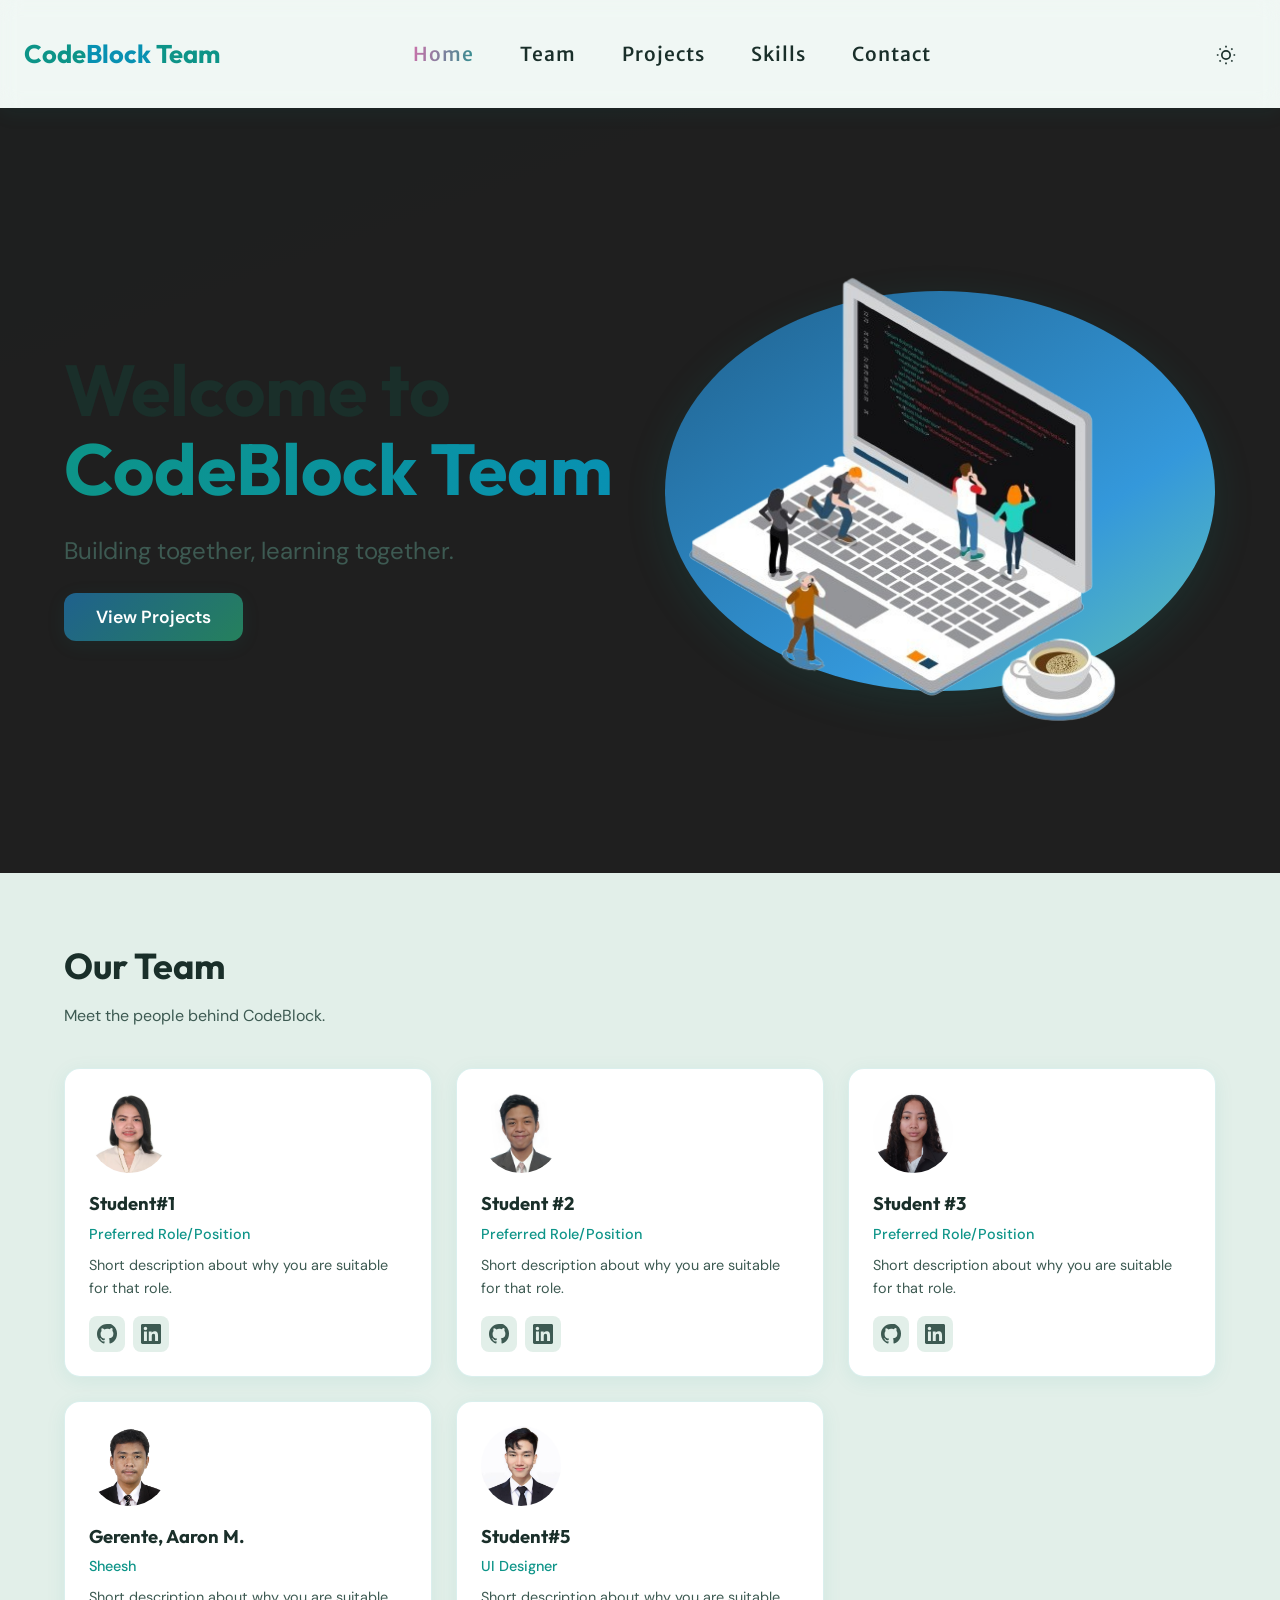
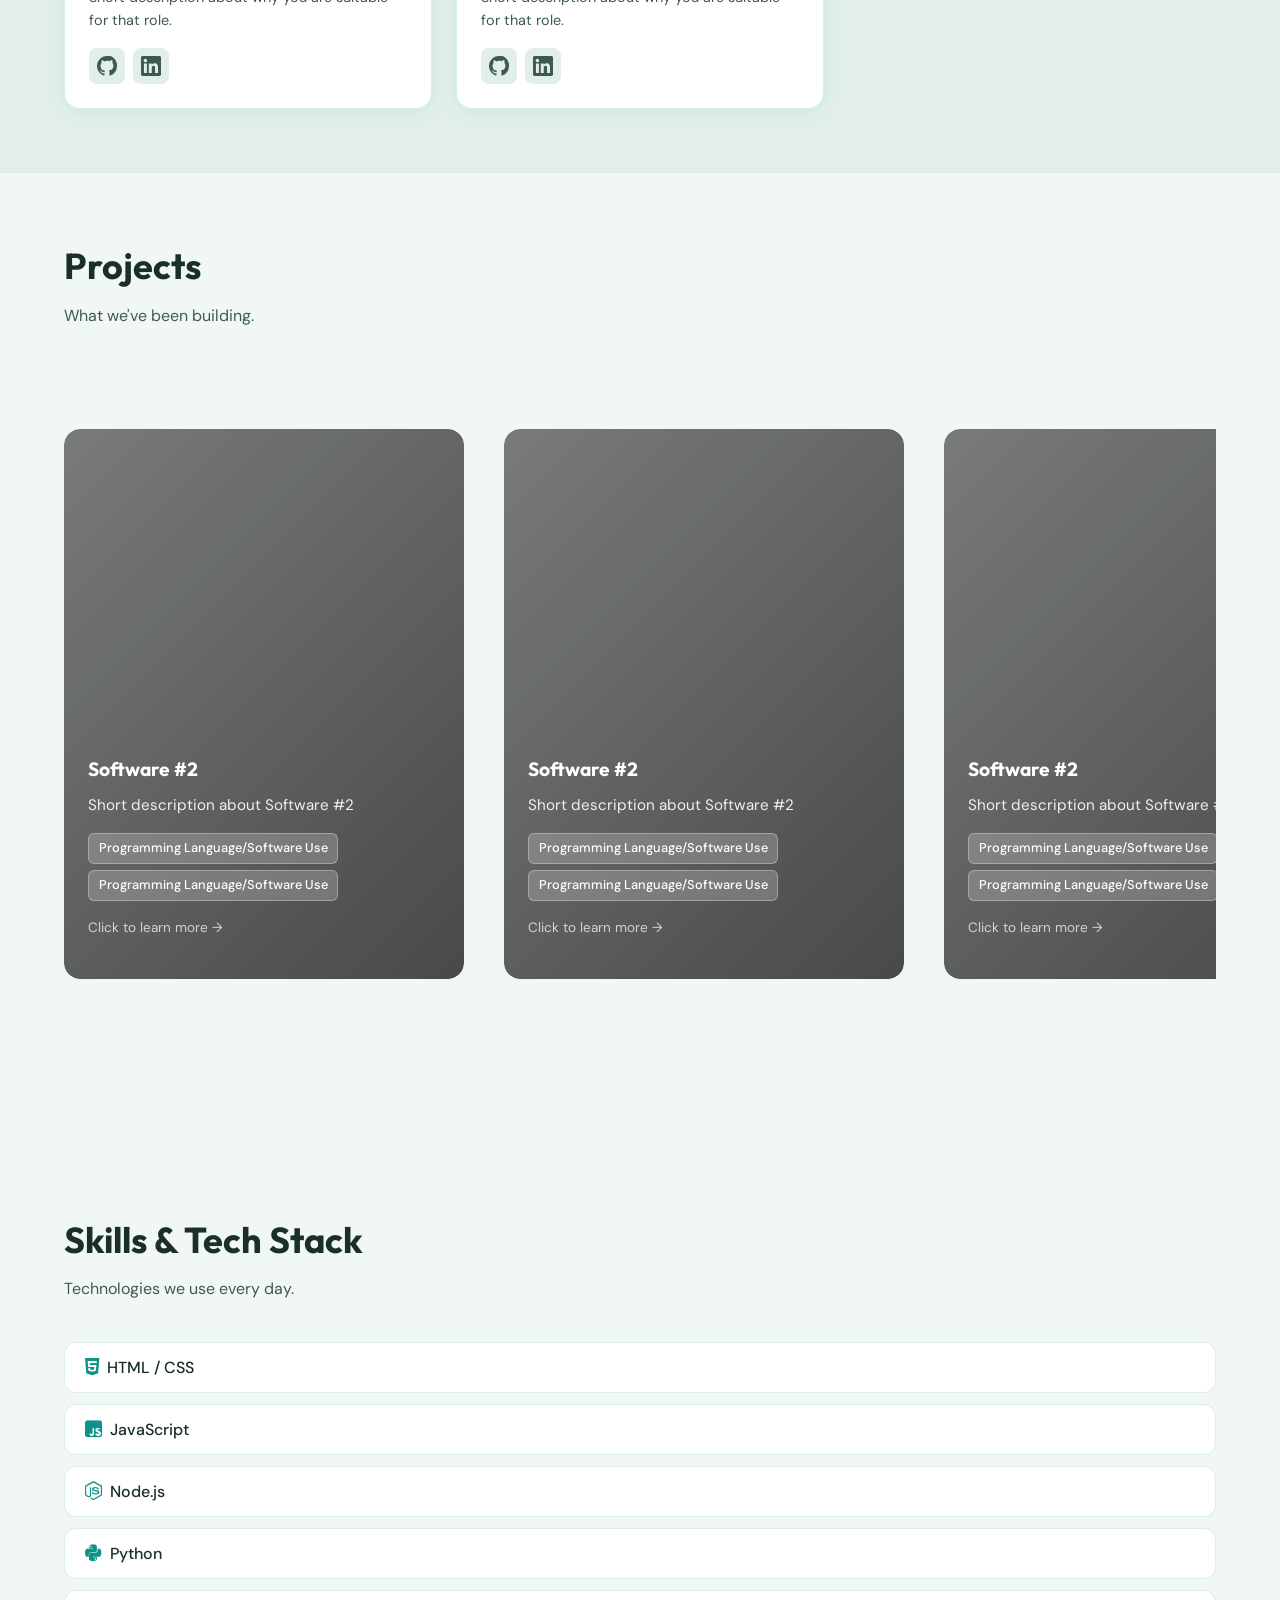
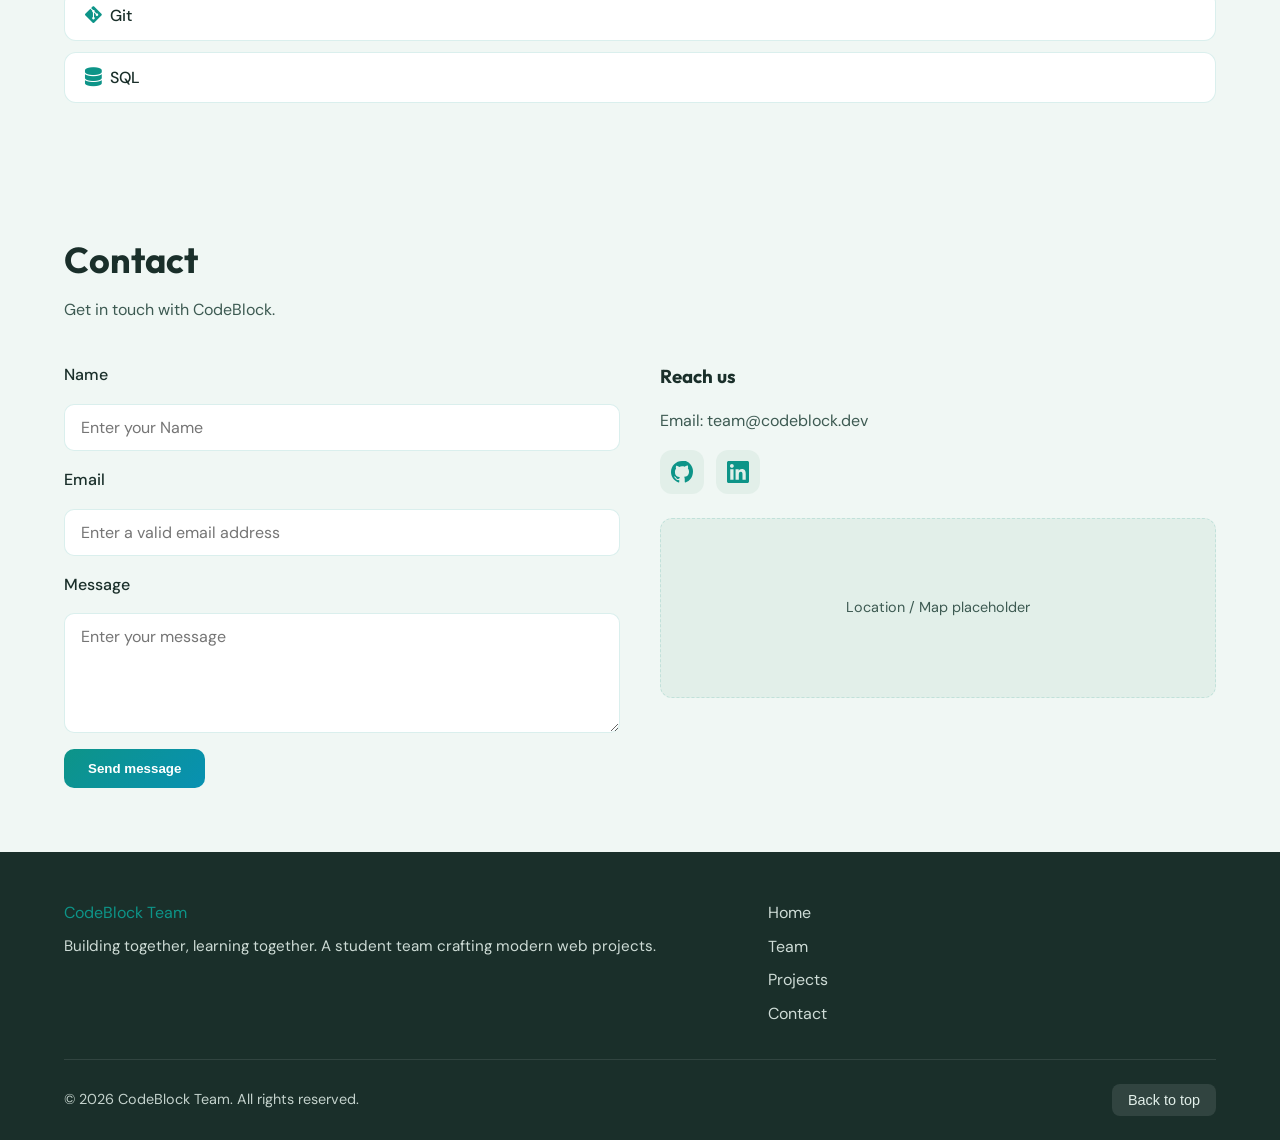
==== commit 062dd22d: "new photo and additional shadow" ====
--- a/index.html
+++ b/index.html
@@ -82,7 +82,7 @@
                 <div class="team-grid">
                     
                         <article data-target="#Student1" class="member-card reveal-on-scroll animated-border-form" data-accent-light="#725CAD" data-blue-light="#AE75DA" data-bg-light="#FBF8FF" data-text-light="#6E026F" data-photo-light="#57595B" data-accent-dark="#AE75DA" data-blue-dark="#725CAD" data-bg-dark="#412B6B" data-text-dark="#FDCFFA" data-photo-dark="#ffffff">
-                        <div class="member-photo">J</div>
+                        <div class="member-photo" style="background-image: url('img/Student1.jpeg'); background-size: cover; background-position: center;"></div>
                         <h3>Student#1</h3>
                         <p class="member-role">Preferred Role/Position</p>
                         <p class="member-bio">Short description about why you are suitable for that role.</p>
@@ -151,7 +151,7 @@
                     <div class="popup-content">
                         <div class="profile-card" align="center">
                             <div class="glass">
-                                <div class="member-photo">J</div>
+                                <div class="member-photo" style="background-image: url('img/Student1.jpeg'); background-size: cover; background-position: center;"></div>
                                 <h2>Student #1</h2>
                                 <p class="member-role" style="font-size: 1.05rem;">Preferred Role/Position</p>                        
                                 <p class="member-bio" style="font-size: 1.05rem;">Short description about why you are suitable for that role.</p>
--- a/style.css
+++ b/style.css
@@ -1047,7 +1047,7 @@
     background: var(--blue);
     border: 1px solid var(--border);
     border-radius: 16px;
-    box-shadow: var(--shadow);
+    box-shadow: var(--shadow-hover);
     margin: 0 auto;
     padding: 2rem 1.25rem;
     color: var(--card-bg);
@@ -1060,7 +1060,6 @@
 }
 
 .experience-description-open{
-    box-shadow: var(--shadow --shadow-hover);
     display: block;
     opacity: 1;
 }
